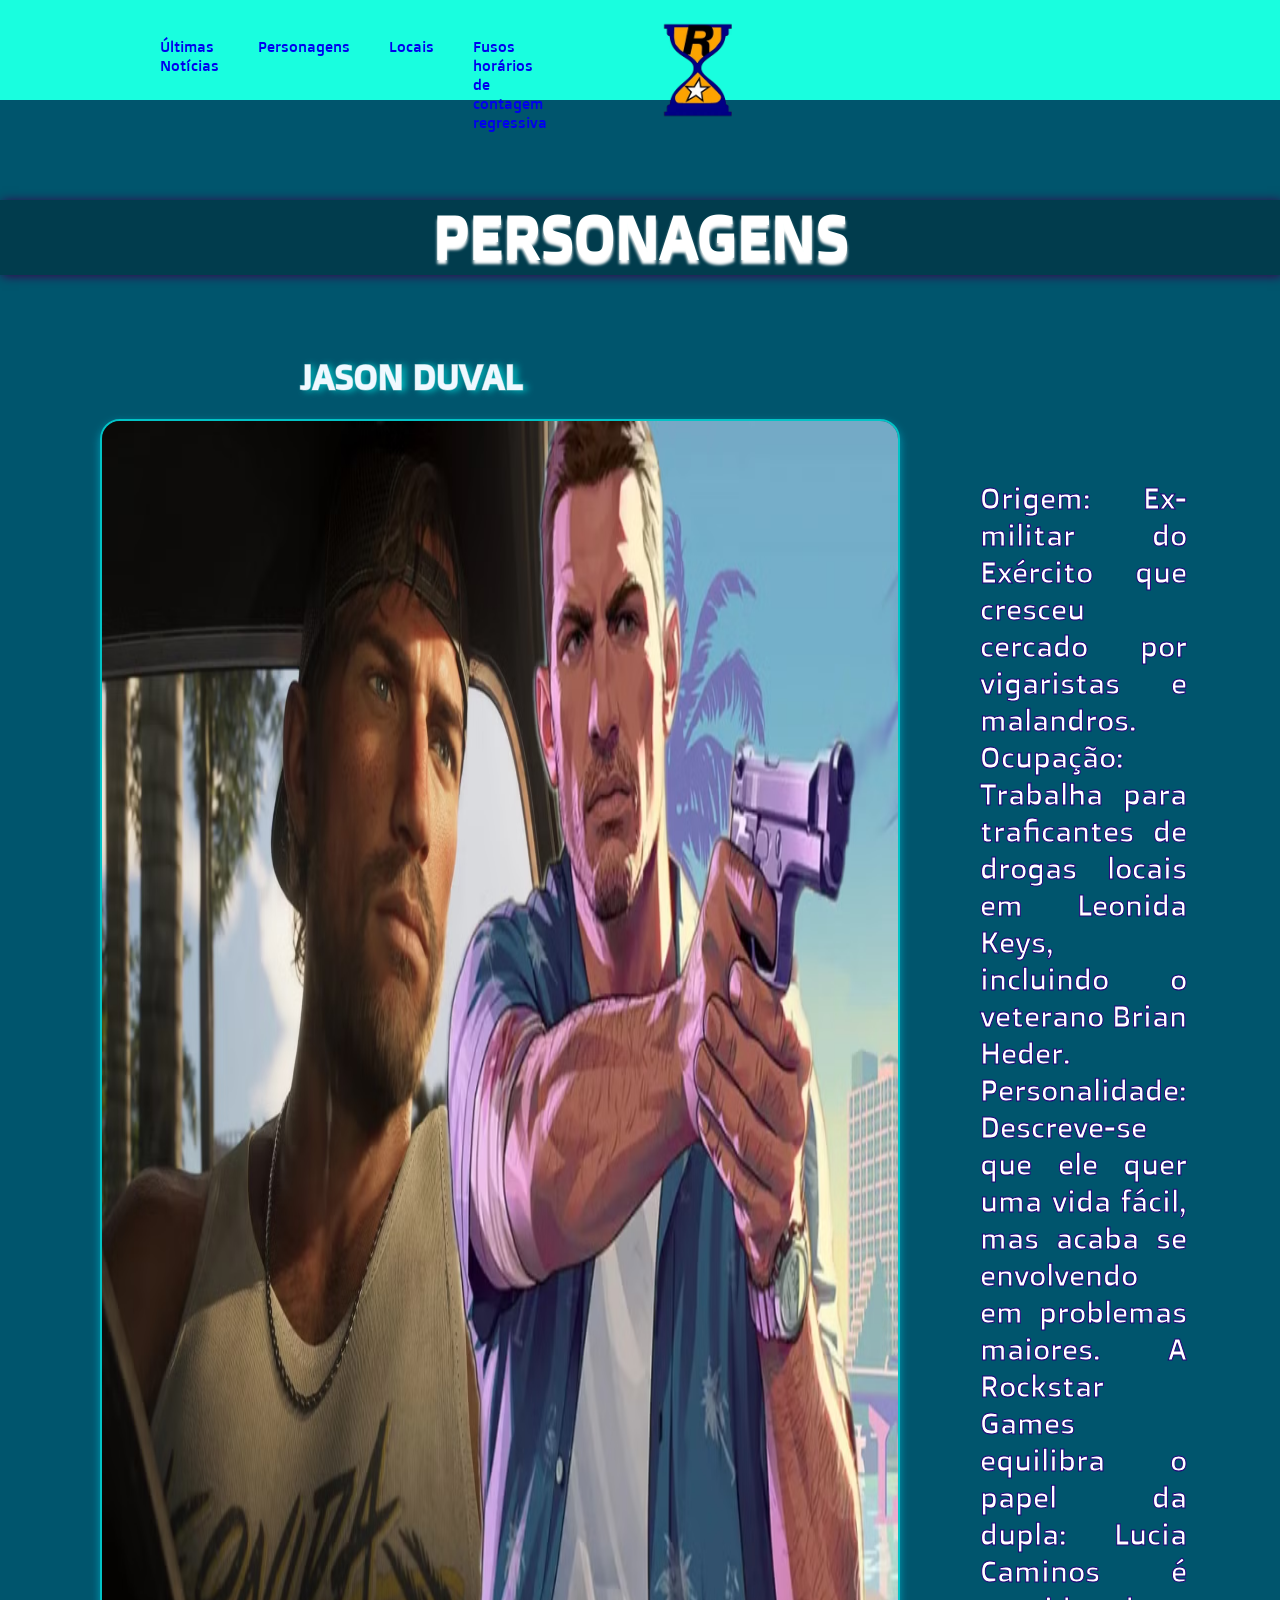
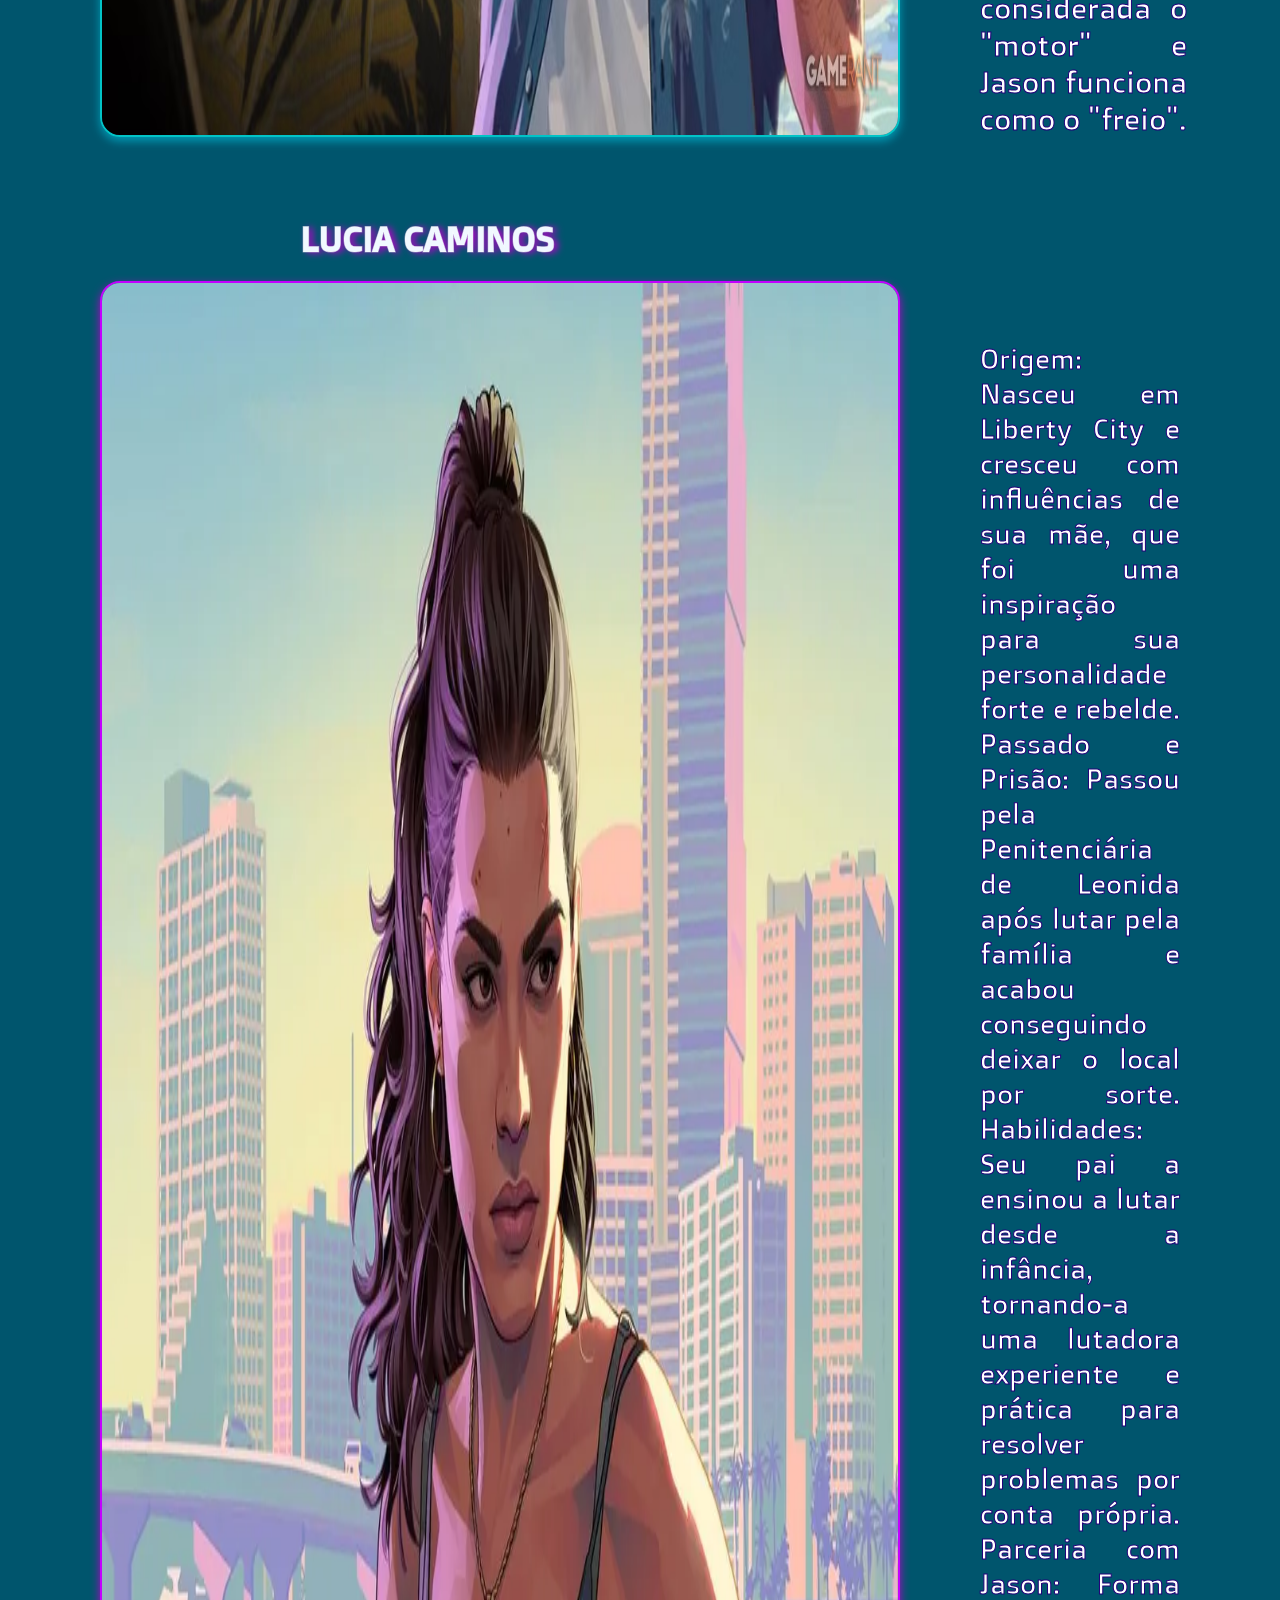
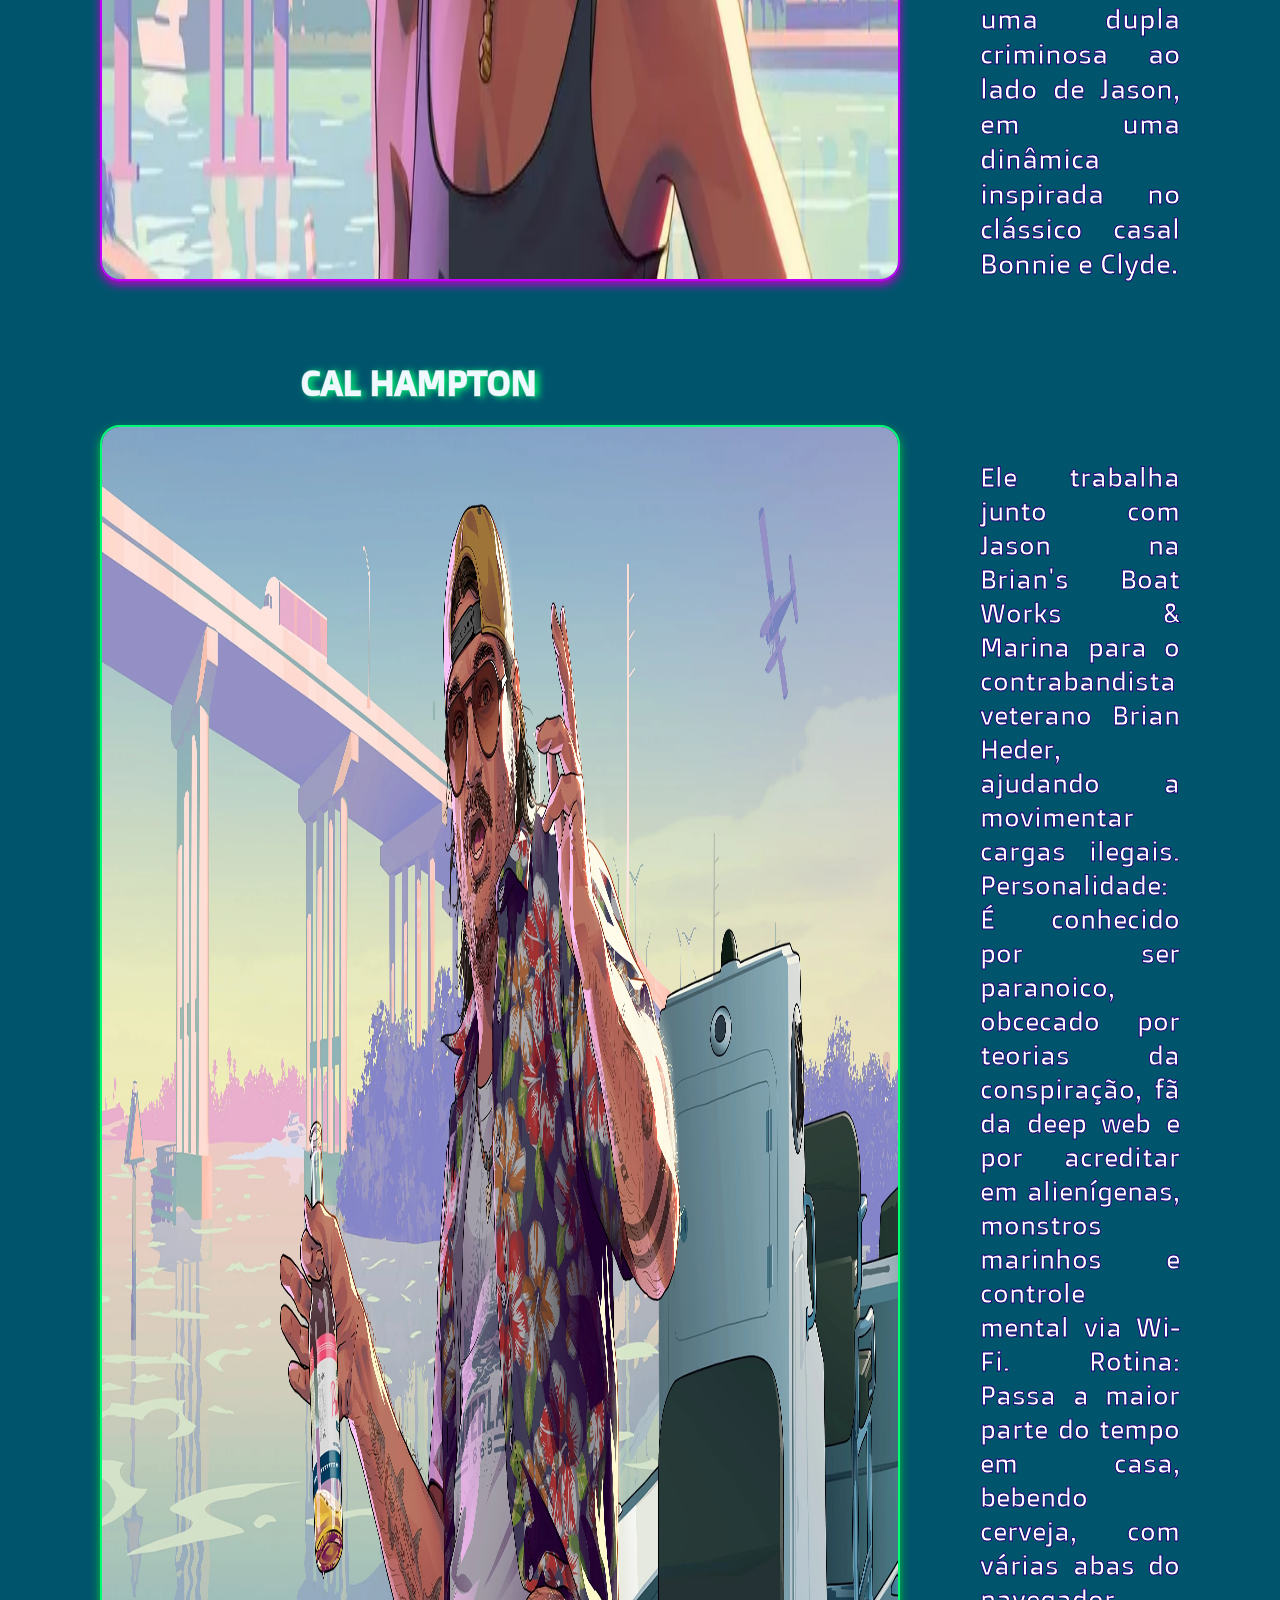
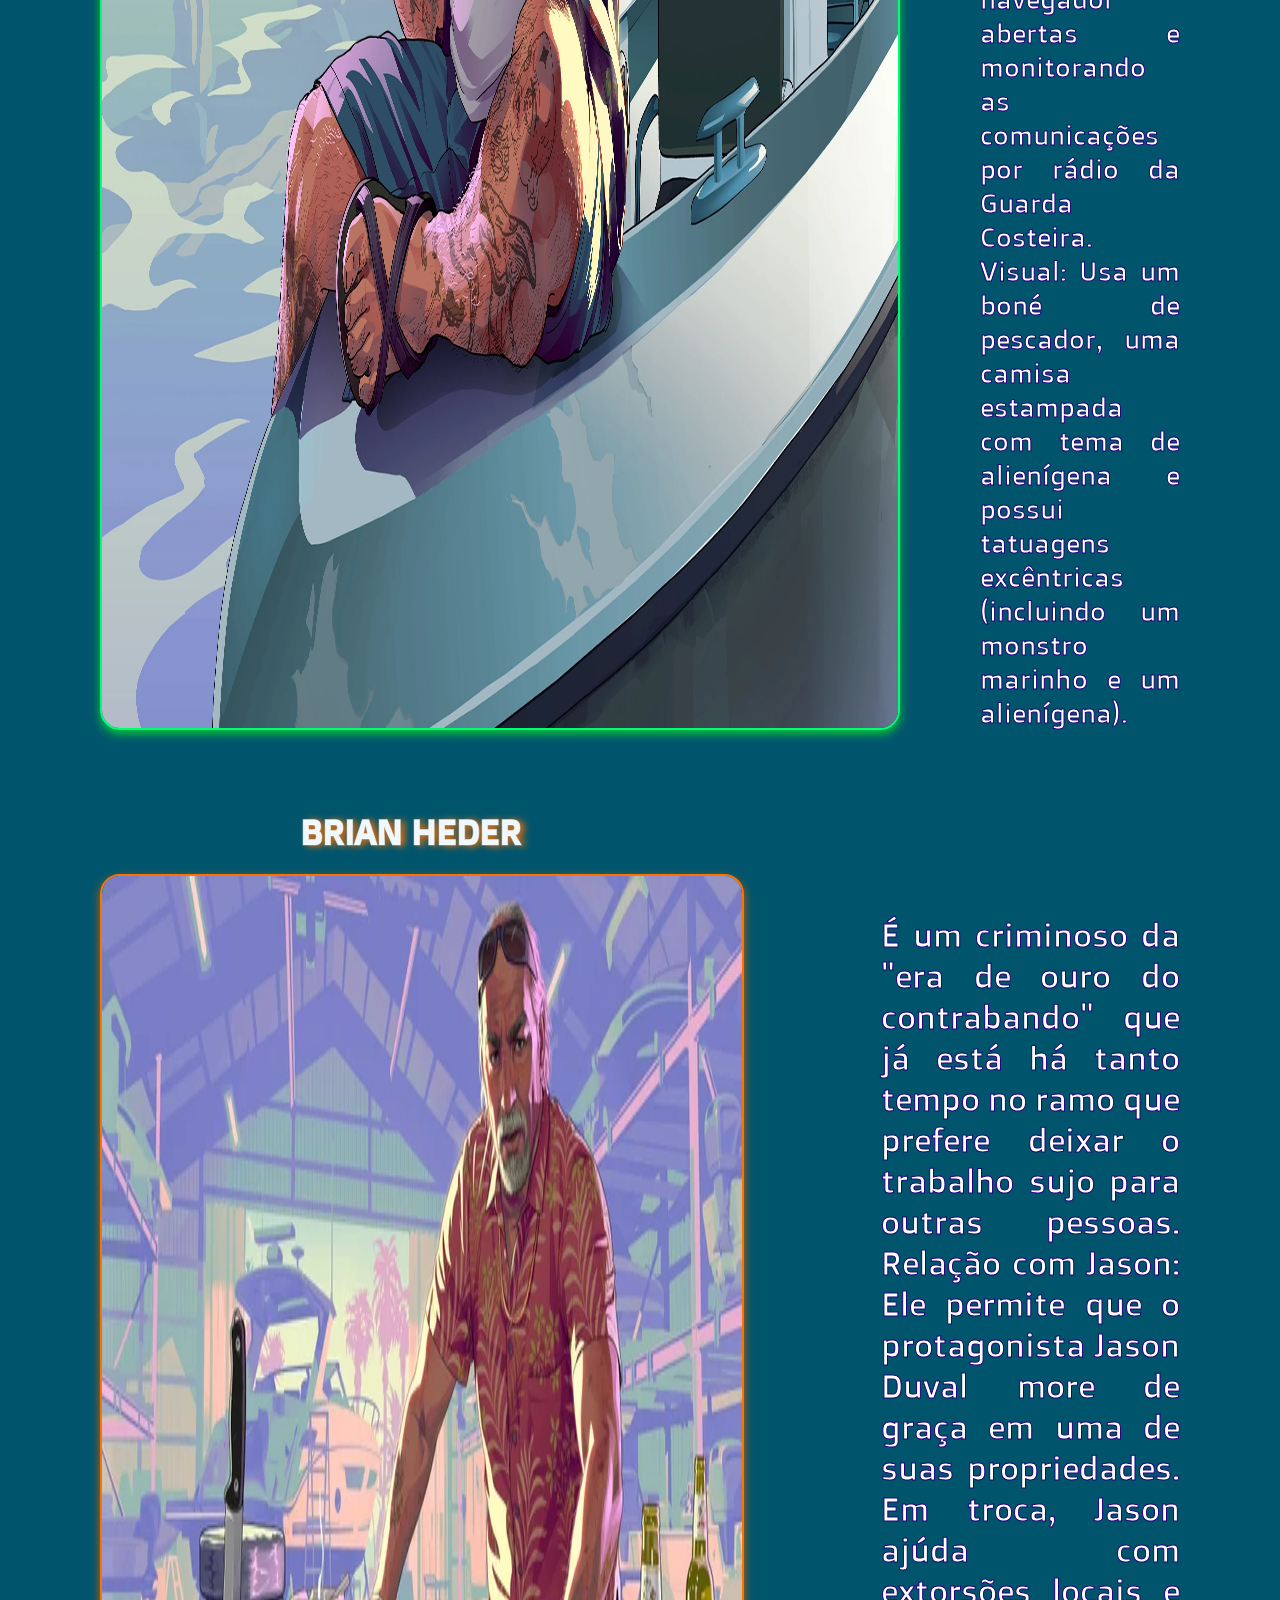
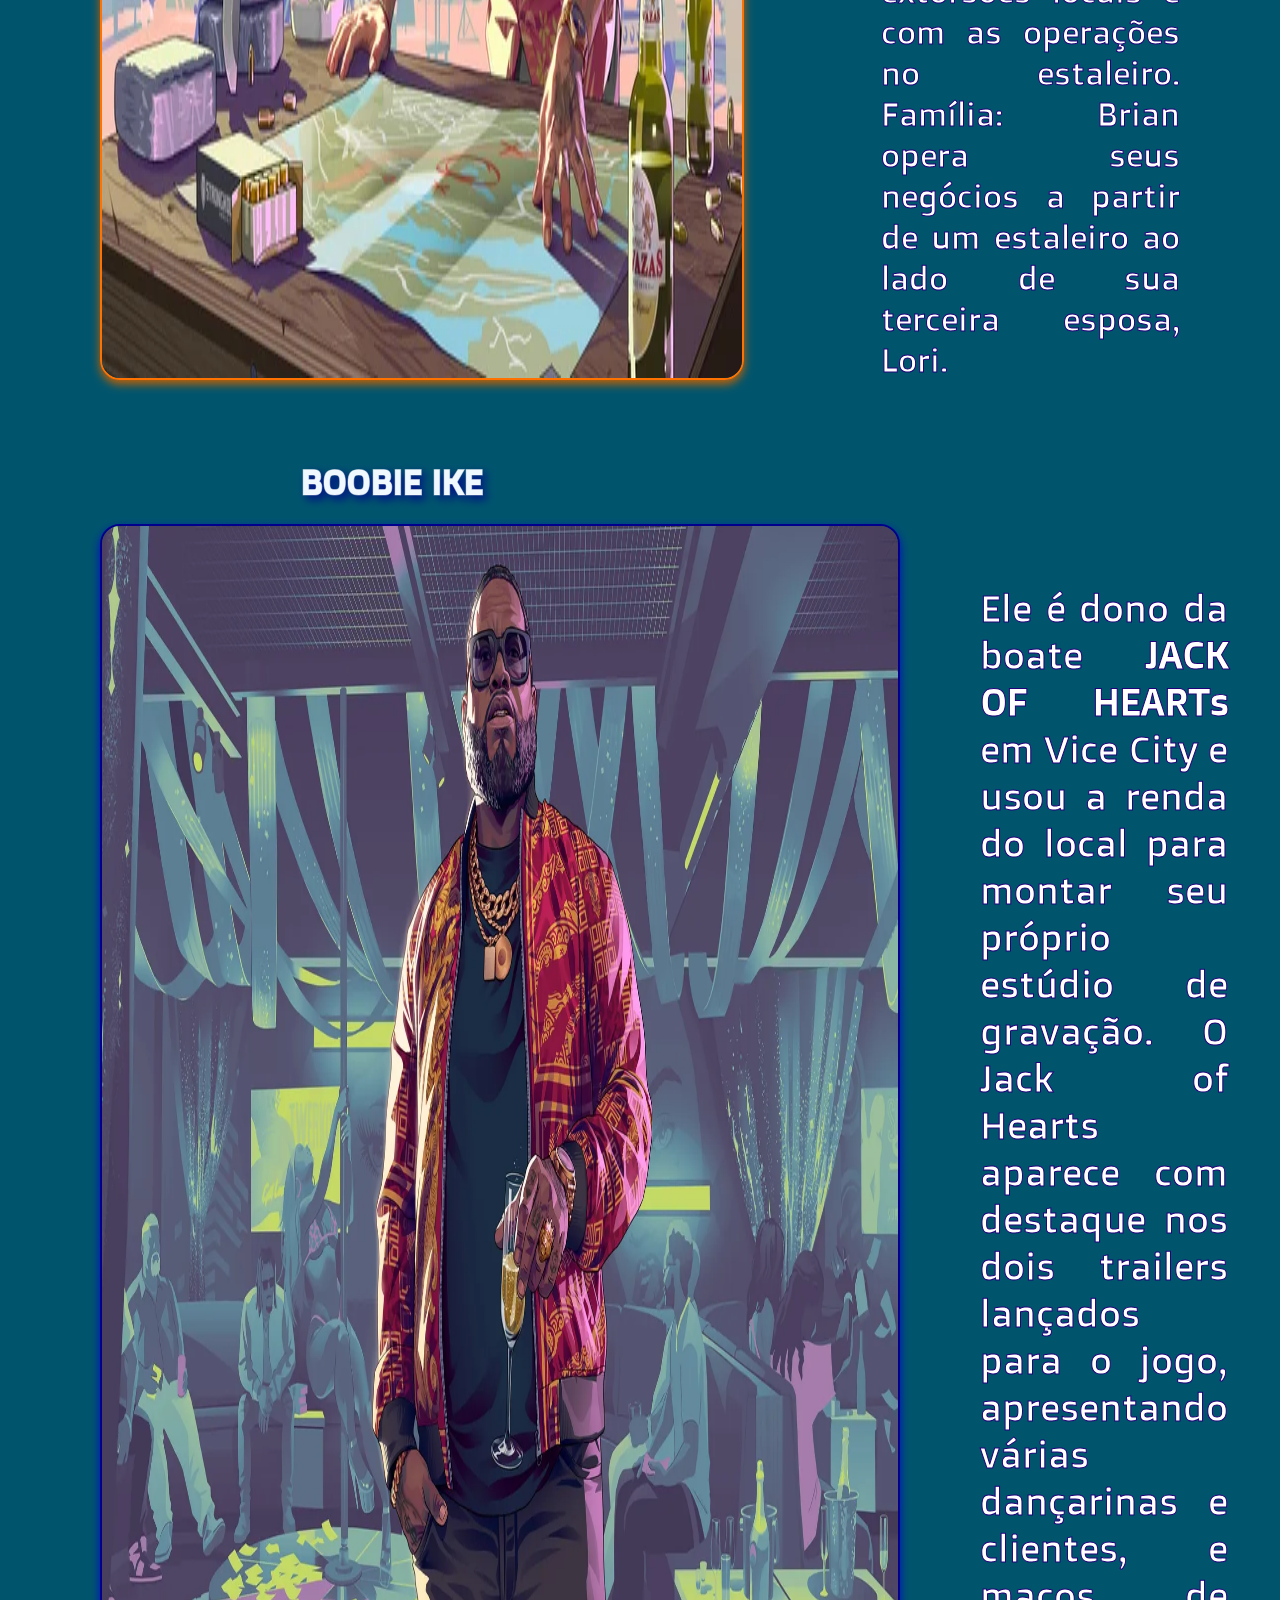
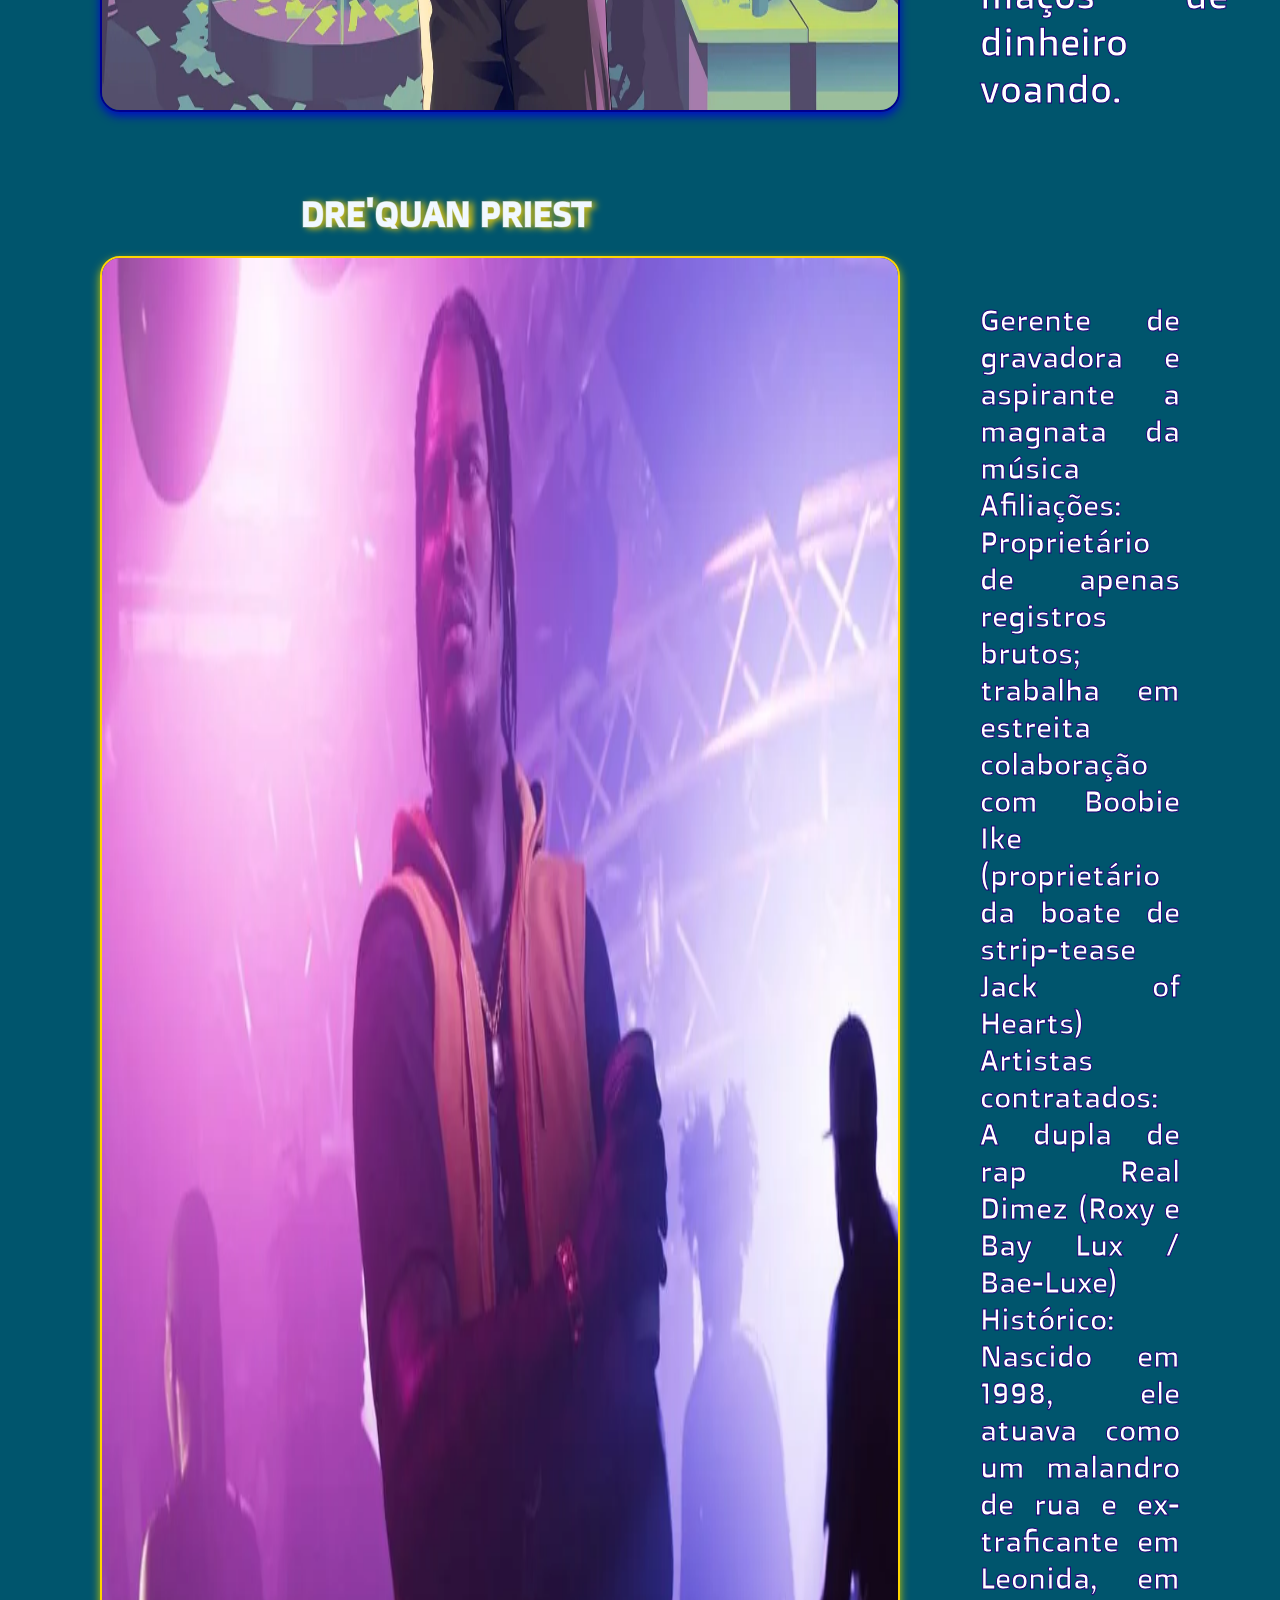
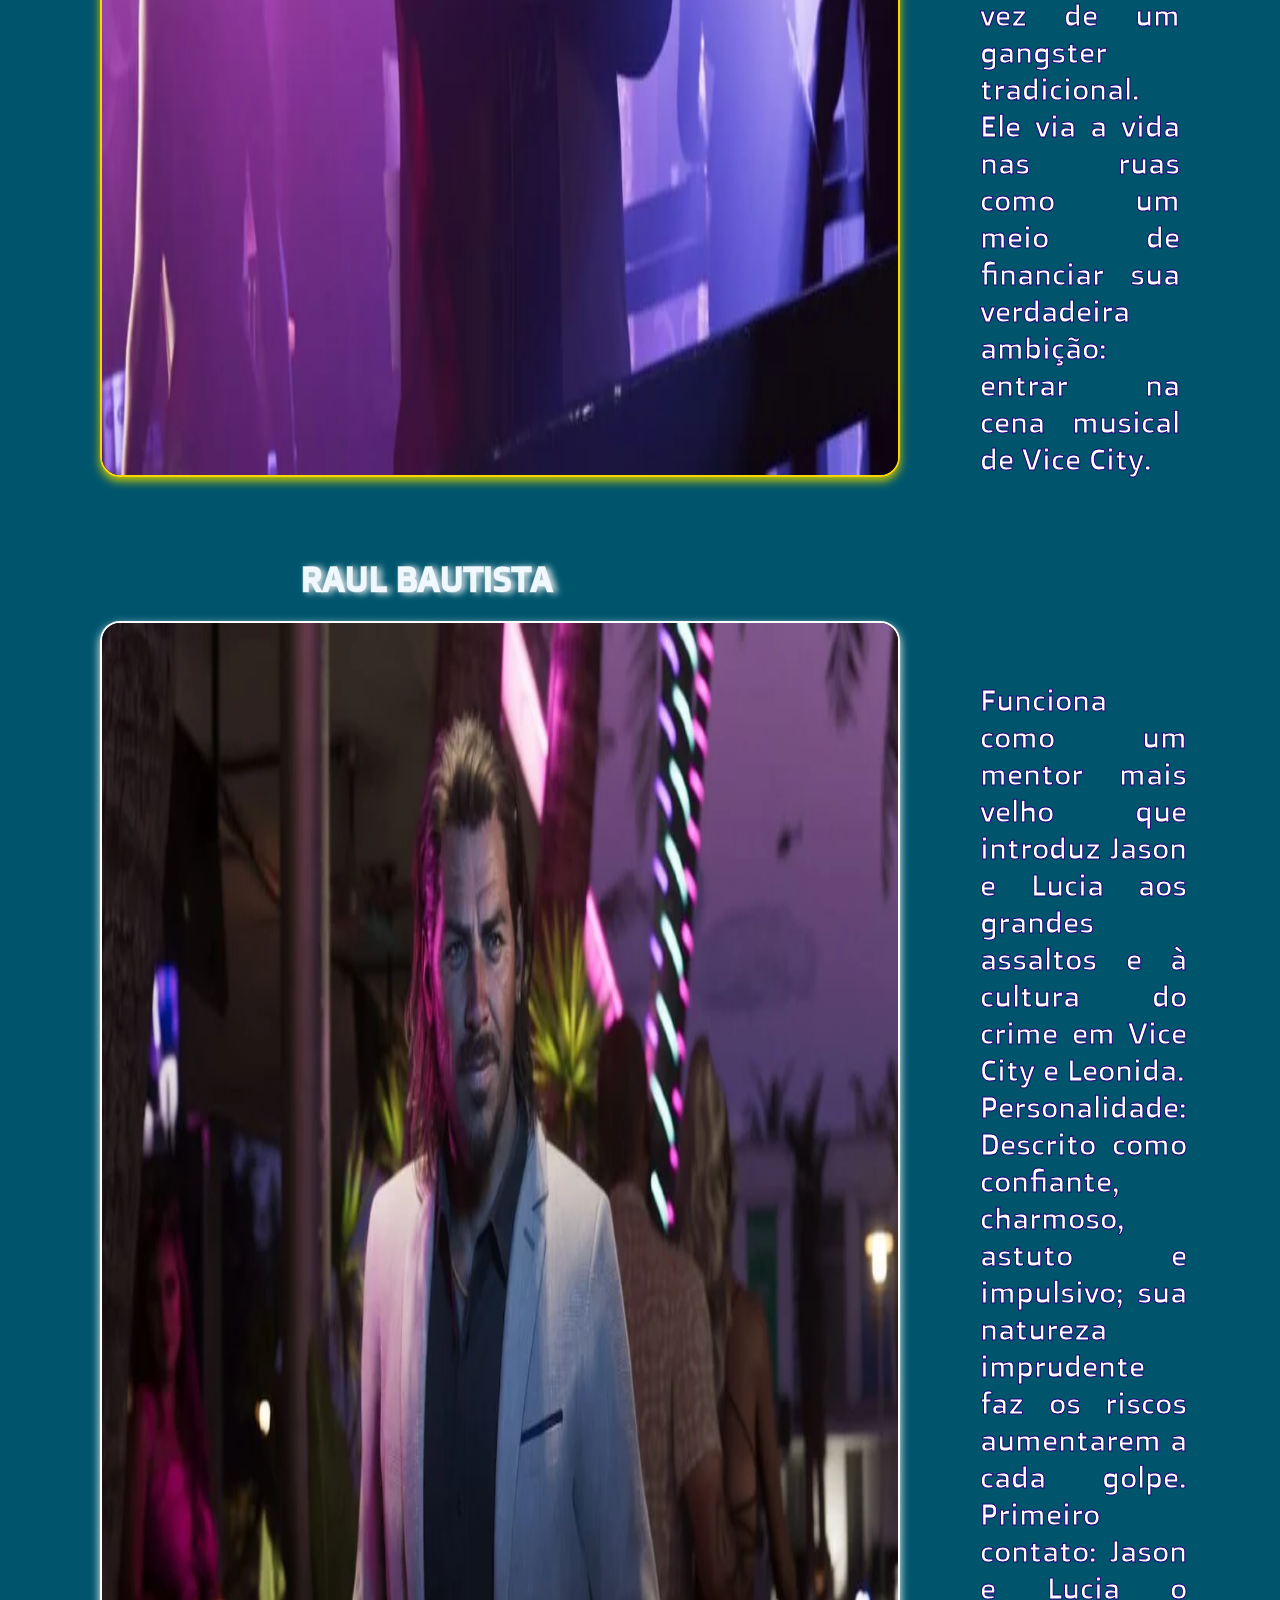
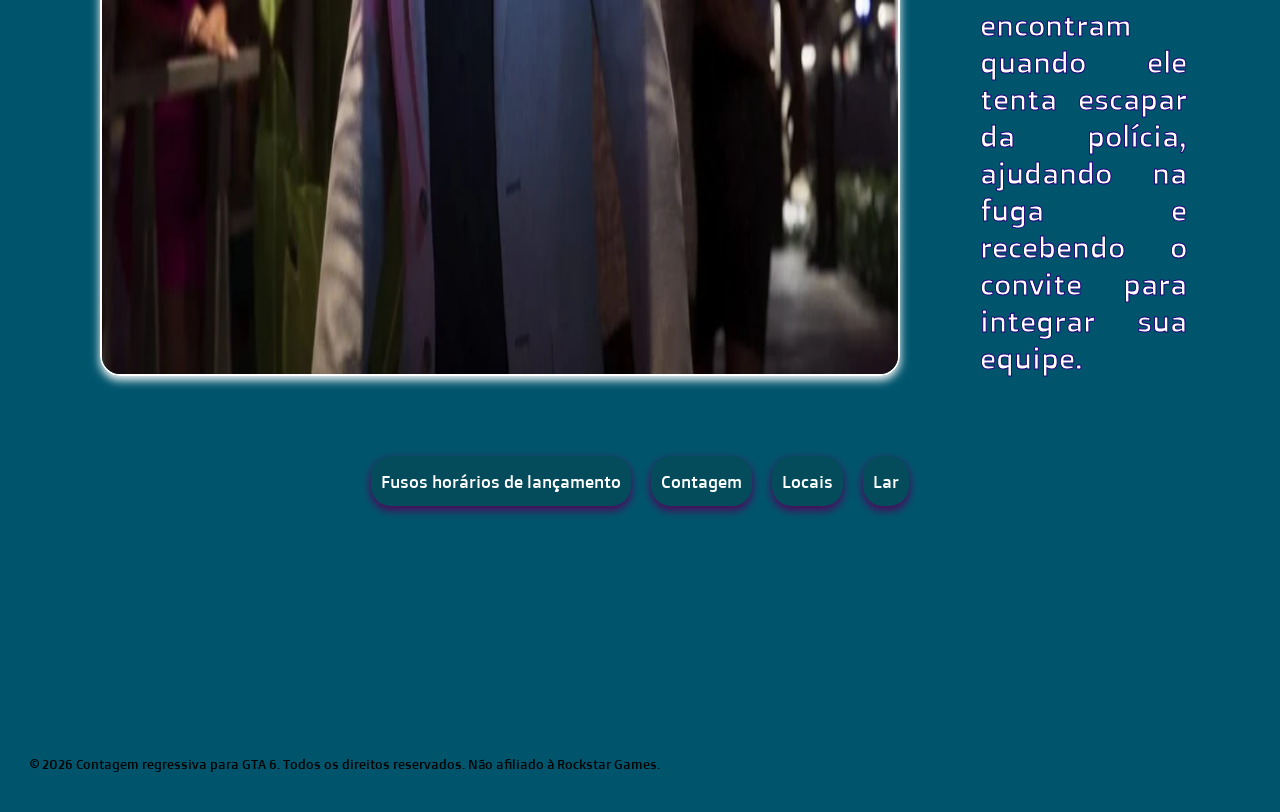
==== personagens.html @ 40c0362a "commit full" ====
<!DOCTYPE html>
<html lang="pt-br">

<head>
    <meta charset="UTF-8">
    <link rel="stylesheet" href="/personagens.css">
    <meta name="viewport" content="width=device-width, initial-scale=1.0">
    <link rel="shortcut icon" href="/assets/icons8-rockstar-games-64.png" type="image/x-icon">
    <link href="https://fonts.googleapis.com/css2?family=Doppio+One&display=swap" rel="stylesheet">
    <title>Personagens</title>
</head>

<body>
    <header>
        <div class="div1">
            <p>
                <a class="link1"
                    href="https://www.tudocelular.com/curiosidade/noticias/n265628/gta-6-rockstar-remove-logo-xbox-trailer.html#google_vignette"
                    target="_blank">Últimas Notícias</a>
            </p>

            <p><a class="link1" href="personagens.html" target="_blank">Personagens</a></p>

            <p><a class="link1" href="https://www.gtabase.com/pt/gta-6/mapa/?feature=city-town"
                    target="_blank">Locais</a></p>

            <p><a class="link1" href="https://viceplay.com.br/gta-6-countdown" target="_blank">Fusos horários de
                    contagem
                    regressiva</a></p>
        </div>

        <a href="/index.html" target="_blank"> <img id="img1" src="/assets/c7e04adf053de3ffce20be3e81ffeef4_b18bca5b578d.avif" alt="TimeGT6"> </a>

        <div class="div2">
            <a href="https://www.instagram.com/gtacommunity/" target="_blank"> <img id="img2" src="/assets/video.png"
                    alt="Instagram"></a>
            <a href="https://x.com/GTAVI_Countdown" target="_blank"> <img id="img3" src="/assets/icons8-twitterx-30.png"
                    alt="X"></a>
        </div>

    </header>

    <br>
    <br>


    <h1 class="personagens"> PERSONAGENS </h1>

    <br><br>
    <br>
    <br>


    <h2 class="jazon"> JASON DUVAL </h2>

    <br>


    <div class="jd">

        <img class="jasonduval" src="/assets/bazaart_a6371d80-87f1-4b19-8acd-29455faaec36.avif" alt="Jason Duval">

        <p class="j2">
            Origem: Ex-militar do Exército que cresceu cercado por vigaristas e malandros.
            Ocupação: Trabalha para traficantes de drogas locais em Leonida Keys, incluindo o veterano Brian Heder.
            <br>
            Personalidade: Descreve-se que ele quer uma vida fácil, mas acaba se envolvendo em problemas maiores. A
            Rockstar Games equilibra o papel da dupla: Lucia Caminos é considerada o "motor" e Jason funciona como o
            "freio".
        </p>

    </div>

    <br>
    <br>
    <br>
    <br>




    <h2 class="luc"> LUCIA CAMINOS </h2>

    <br>

    <div class="lc">
        <img class="lucia"
            src="/assets/AA08U9YvwRKOHEQnFJV3fQZBxfewx1KqJVmWHWM-xJxhW9tIDxY0vpFYFL8vyO3gQNcwYJpu_dMjUbkicxBiSg.webp"
            alt="Lucia Caminos">

        <p class="luciacaminos"> Origem: Nasceu em Liberty City e cresceu com influências de sua mãe, que foi uma
            inspiração para sua personalidade forte e rebelde.
            Passado e Prisão: Passou pela Penitenciária de Leonida após lutar pela família e acabou conseguindo deixar o
            local por sorte.
            Habilidades: Seu pai a ensinou a lutar desde a infância, tornando-a uma lutadora experiente e prática para
            resolver problemas por conta própria.
            Parceria com Jason: Forma uma dupla criminosa ao lado de Jason, em uma dinâmica inspirada no clássico casal
            Bonnie e Clyde.</p>

        <br>

    </div>

    <br>
    <br>
    <br>
    <br>

    <h2 class="cal"> CAL HAMPTON </h2>
    <br>

    <div class="hamptom">

        <img class="calh" src="/assets/Artwork-CalHampton-GTAVI.webp" alt=" cal hampton ">

        <p class="calhampton"> Ele trabalha junto com Jason na Brian's Boat Works & Marina para o contrabandista
            veterano Brian Heder, ajudando a movimentar cargas ilegais. Personalidade: É conhecido por ser paranoico,
            obcecado por teorias da conspiração, fã da deep web e por acreditar em alienígenas, monstros marinhos e
            controle mental via Wi-Fi.
            Rotina: Passa a maior parte do tempo em casa, bebendo cerveja, com várias abas do navegador abertas e
            monitorando as comunicações por rádio da Guarda Costeira.
            Visual: Usa um boné de pescador, uma camisa estampada com tema de alienígena e possui tatuagens excêntricas
            (incluindo um monstro marinho e um alienígena).</p>
    </div>

    <br>
    <br>
    <br>
    <br>

    <h2 class="bh"> BRIAN HEDER </h2>
    <br>

    <div class="brian">

        <img class="heder" src="/assets/debb15ef-c598-49b6-82d9-48c0be6fa01e.webp" alt=" Brian heder ">

        <p class="brianheder">
            É um criminoso da "era de ouro do contrabando" que já está há tanto tempo no ramo que prefere deixar o
            trabalho sujo para outras pessoas.
            Relação com Jason: Ele permite que o protagonista Jason Duval more de graça em uma de suas propriedades. Em
            troca, Jason ajúda com extorsões locais e com as operações no estaleiro.
            Família: Brian opera seus negócios a partir de um estaleiro ao lado de sua terceira esposa, Lori.

        </p>
    </div>

    <br>
    <br>
    <br>
    <br>
    

    <h2 class="boobie"> BOOBIE IKE </h2>
    <br>

    <div class="ike">
        <img class="bi" src="/assets/boobie-ike-landscape-boobie-ike-landscape.webp" alt=" Boobie Ike ">

        <p class="boobieike">Ele é dono da boate <strong>JACK OF HEARTs</strong> em Vice City e usou a renda do local
            para montar seu próprio estúdio de gravação. O Jack of Hearts aparece com destaque nos dois trailers
            lançados para o jogo, apresentando várias dançarinas e clientes, e maços de dinheiro voando. </p>
    </div>

    <br>
    <br>
    <br>
    <br>


    <h2 class="dre"> DRE'QUAN PRIEST </h2>
    <br>

    <div class="quan">

        <img class="priest" src="/assets/DreQuan-Priest-at-a-Club-1024x576.webp" alt=" DRE'QUAN PRIEST ">

        <p class="drequan"> Gerente de gravadora e aspirante a magnata da música
            Afiliações: Proprietário de apenas registros brutos; trabalha em estreita colaboração com Boobie Ike
            (proprietário da boate de strip-tease Jack of Hearts)
            Artistas contratados: A dupla de rap Real Dimez (Roxy e Bay Lux / Bae-Luxe)
            Histórico: Nascido em 1998, ele atuava como um malandro de rua e ex-traficante em Leonida, em vez de um
            gangster tradicional. Ele via a vida nas ruas como um meio de financiar sua verdadeira ambição: entrar na
            cena musical de Vice City.</p>

    </div>

    <br>
    <br>
    <br>
    <br>


    <h2 class="rb"> RAUL BAUTISTA </h2>
    <br>

    <div class="raul">
        <img class="bautista" src="/assets/Raul-Bautista-in-Vice-City-1024x576.webp" alt=" Raul Bautista ">

        <p class="raulbautista"> Funciona como um mentor mais velho que introduz Jason e Lucia aos grandes assaltos e à
            cultura do crime em Vice City e Leonida.
            <br>
            Personalidade: Descrito como confiante, charmoso, astuto e impulsivo; sua natureza imprudente faz os riscos
            aumentarem a cada golpe.
            Primeiro contato: Jason e Lucia o encontram quando ele tenta escapar da polícia, ajudando na fuga e
            recebendo o convite para integrar sua equipe.
        </p>

    </div>

    <br>
    <br>
    <br>
    <br>
    
    


    <div class="finalizar">
                 <a href="https://vicountdown.com/en-brl/pages/preloadtimezones" target="_blank"> <button> Fusos horários de lançamento</button></a>
                 <a href="https://viceplay.com.br/gta-6-countdown" target="_blank">  <button> Contagem</button></a>
                 <a href="https://www.gtabase.com/pt/gta-6/mapa/?feature=city-town" target="_blank"> <button> Locais </button></a>
                 <a href="/index.html"> <button> Lar </button></a>
    </div> 

    <br>
    <br>
    <br>
    <br>
    <br>
    <br>

    <div class="finalredes">

         <a href="https://www.instagram.com/gtacommunity/" target="_blank"> <img id="imgu" src="/assets/video.png"
          alt="Instagram"></a>

        <a href="https://x.com/GTAVI_Countdown" target="_blank"> <img id="imgul" src="/assets/icons8-twitterx-30.png"
          alt="X"></a>

    </div>


    <p class="finalpg2">© 2026 Contagem regressiva para GTA 6. Todos os direitos reservados. Não afiliado à Rockstar Games.</p>

    <br>
    <br>
    




</body>

</html>
---- personagens.css ----
* {
    margin: 0;
    padding: 0;
    box-sizing: border-box;
    font-family: "Doppio One", sans-serif;
}

body {
    background-color: #00556d;
}

header {
    width: 100%;
    height: 100px;
    background-color: rgb(25, 254, 223);
    display: flex;

}

.div1 {
    display: flex;
    gap: 39px;
    font-size: 15px;
    width: 35%;
    height: 18px;
    background-color: rgba(0, 255, 255, 0);
    margin-left: 160px;
    margin-top: 37px;
}

.link1 {
    text-decoration: none;
}

.link1:hover {
    opacity: 0.5;
}

.link1:visited {
    color: #020202;
}

#img1 {
    display: flex;
    height: 140px;
    align-self: center;
    margin-left: 80px;


}

.div2 {
    width: 5%;
    height: 50px;
    background-color: rgba(0, 0, 255, 0);
    margin-left: 600px;
    display: flex;
    margin-top: 40px;
}

#img2 {
    height: 25px;

}

#img2:hover {
    opacity: 0.5;
}

#img3 {
    height: 25px;
    margin-left: 25px;
}

#img3:hover {
    opacity: 0.5;
}

.personagens {
    font-size: 60px;
    color: #fff;
    display: flex;
    justify-content: center;
    margin-top: 60px;
    -webkit-text-stroke: 1px #02f8cf03;
    width: 100%;
    background-color: #0404044d;
    box-shadow: 2px 1px 10px #3b0149;
    text-shadow: 0px 4px 3px #ffffff;
}

.jazon {
    margin-left: 300px;
    font-size: 35px;
    color: aliceblue;
    -webkit-text-stroke: 1px rgba(252, 252, 252, 0.455);
    text-shadow: 4px 1px 7px#02c3c6 ;
}


.jd {
    display: flex;
}

.jasonduval {
    width: 800px;
    margin-left: 100px;
    border-radius: 20px;
    border: solid 2px #02c3c6;
    box-shadow: 0px 4px 10px #00aec9c6;
}

.j2 {
    margin-left: 80px;
    margin-top: 60px;
    color: #fff;
    font-size: 30px;
    text-align: justify;
    padding-right: 100px;
    -webkit-text-stroke: 1px rgba(32, 0, 120, 0.989);

}

.lc {
    display: flex;
}

.luc {
    margin-left: 300px;
    font-size: 35px;
    color: aliceblue;
    -webkit-text-stroke: 1px rgba(252, 252, 252, 0.455);
    text-shadow: 4px 1px 7px #b800c9 ;
}

.lucia {
    width: 800px;
    margin-left: 100px;
    border-radius: 20px;
    border: solid 2px #c300ff;
    box-shadow: 0px 4px 10px #b800c9;
}

.luciacaminos {
    margin-left: 80px;
    margin-top: 60px;
    color: #fff;
    font-size: 28px;
    text-align: justify;
    padding-right: 100px;
    -webkit-text-stroke: 1px rgba(32, 0, 120, 0.989);
}

.hamptom {
    display: flex;
}

.cal {
    margin-left: 300px;
    font-size: 35px;
    color: aliceblue;
    -webkit-text-stroke: 1px rgba(252, 252, 252, 0.455);
    text-shadow: 4px 1px 7px #00fd76 ;
    
}

.calh {
    width: 800px;
    margin-left: 100px;
    border-radius: 20px;
    border: solid 2px #00fd76;
    box-shadow: 0px 4px 10px #00c936;
}

.calhampton {
    margin-left: 80px;
    margin-top: 35px;
    color: #fff;
    font-size: 27px;
    text-align: justify;
    padding-right: 100px;
    -webkit-text-stroke: 1px rgba(32, 0, 120, 0.989);
}

.bh {
    margin-left: 300px;
    font-size: 35px;
    color: aliceblue;
    -webkit-text-stroke: 1px rgba(252, 252, 252, 0.455);
    text-shadow: 4px 1px 7px #fd7200 ;
}

.brian {
    display: flex;
}

.heder {
    width: 6669px;
    margin-left: 100px;
    border-radius: 20px;
    border: solid 2px #fd7200;
    box-shadow: 0px 4px 10px #c96100;
}

.brianheder {
    margin-left: 137px;
    margin-top: 40px;
    color: #fff;
    font-size: 33px;
    text-align: justify;
    padding-right: 100px;
    -webkit-text-stroke: 1px rgba(32, 0, 120, 0.989);
}

.boobie {
    margin-left: 300px;
    font-size: 35px;
    color: aliceblue;
    -webkit-text-stroke: 1px rgba(252, 252, 252, 0.455);
    text-shadow: 4px 4px 10px #00008d ;
}

.ike {
    display: flex;
}

.bi {
    width: 800px;
    margin-left: 100px;
    border-radius: 20px;
    border: solid 2px #00008d;
    box-shadow: 0px 4px 10px #000dc9;
}

.boobieike {
    margin-left: 80px;
    margin-top: 60px;
    color: #fff;
    font-size: 38px;
    text-align: justify;
    padding-right: 100px;
    -webkit-text-stroke: 1px rgba(32, 0, 120, 0.989);
}

.dre {
    margin-left: 300px;
    font-size: 35px;
    color: aliceblue;
    -webkit-text-stroke: 1px rgba(252, 252, 252, 0.455);
    text-shadow: 4px 1px 7px #ffd500 ;
}

.quan {
    display: flex;
}

.priest {
    width: 800px;
    margin-left: 100px;
    border-radius: 20px;
    border: solid 2px #ffd500;
    box-shadow: 0px 4px 10px #c6c900;
}

.drequan {
    margin-left: 80px;
    margin-top: 45px;
    color: #fff;
    font-size: 30px;
    text-align: justify;
    padding-right: 100px;
    -webkit-text-stroke: 1px rgba(32, 0, 120, 0.989);
}

.rb {
    margin-left: 300px;
    font-size: 35px;
    color: aliceblue;
    -webkit-text-stroke: 1px rgba(252, 252, 252, 0.455);
    text-shadow: 4px 1px 7px #fcfbfc ;
}

.raul {
    display: flex;
}

.bautista {
    width: 800px;
    margin-left: 100px;
    border-radius: 20px;
    border: solid 2px #fdfdfd;
    box-shadow: 0px 4px 10px #ffffff;
}

.raulbautista {
    margin-left: 80px;
    margin-top: 60px;
    color: #fff;
    font-size: 30px;
    text-align: justify;
    padding-right: 100px;
    -webkit-text-stroke: 1px rgba(32, 0, 120, 0.989);
}

.finalizar {
    display: flex;
    gap: 20px;
    justify-content: center;
}

button{

    height: 50px;
    border-radius: 20px;
    font-size: 17px;
    border: none;
    padding-right: 10px;
    padding-left: 10px;
    background-color: #044c5c;
    color: #fff;
    cursor: pointer;
    box-shadow: 0px 4px 10px #560059;
}

button:hover {
    opacity: 0.7;
}

.finalredes {
    width: 10%;
    height: 80px;
    background-color: #ffffff00;
    display: flex;
    margin-left: 1700px;
    margin-top: 50px;
    gap: 20px;
}

#imgu {
    height: 25px;
    cursor: pointer;
}

#imgu:hover{
    opacity: 0.5;
}

#imgul {
    height: 27px;
    cursor: pointer;
}

#imgul:hover {
    opacity: 0.5;
}

.finalpg2 {
    color: #030303;
    margin-left: 30px;
    font-size: 13px;
}

@media screen and (max-width: 768px) {
    header {
        height: auto;
        flex-wrap: wrap;
        justify-content: space-between;
        align-items: center;
        padding: 10px 15px;
    }
 
    #img1 { height: 70px; margin-left: 0; }
 
    .div1 {
        order: 3;
        width: 100%;
        height: auto;
        margin: 10px 0 0 0;
        justify-content: center;
        flex-wrap: wrap;
        gap: 20px;
    }
 
    .div2 { width: auto; height: auto; margin: 0; }
 
    .personagens { font-size: 32px; margin-top: 30px; text-align: center; }
 
    /* Cada linha vira coluna: título → imagem → texto */
    .jd, .lc, .hamptom, .brian, .ike, .quan, .raul {
        flex-direction: column;
        align-items: center;
    }
 
    .jazon, .luc, .cal, .bh, .boobie, .dre, .rb {
        margin: 15px 0 8px 0;
        font-size: 26px;
        text-align: center;
    }
 
    .jasonduval, .lucia, .calh, .heder, .bi, .priest, .bautista {
        width: 90%;
        max-width: 500px;
        height: auto;
        margin-left: 0;
    }
 
    .j2, .luciacaminos, .calhampton, .brianheder,
    .boobieike, .drequan, .raulbautista {
        margin: 10px 0 0 0;
        padding: 0 20px;
        font-size: 18px;
        text-align: justify;
    }
 
    .finalizar { flex-wrap: wrap; margin-top: 30px; }
 
    .finalredes {
        width: 100%;
        height: auto;
        margin: 30px 0 0 0;
        justify-content: center;
    }
 
    .finalpg2 { margin-left: 0; text-align: center; }
}
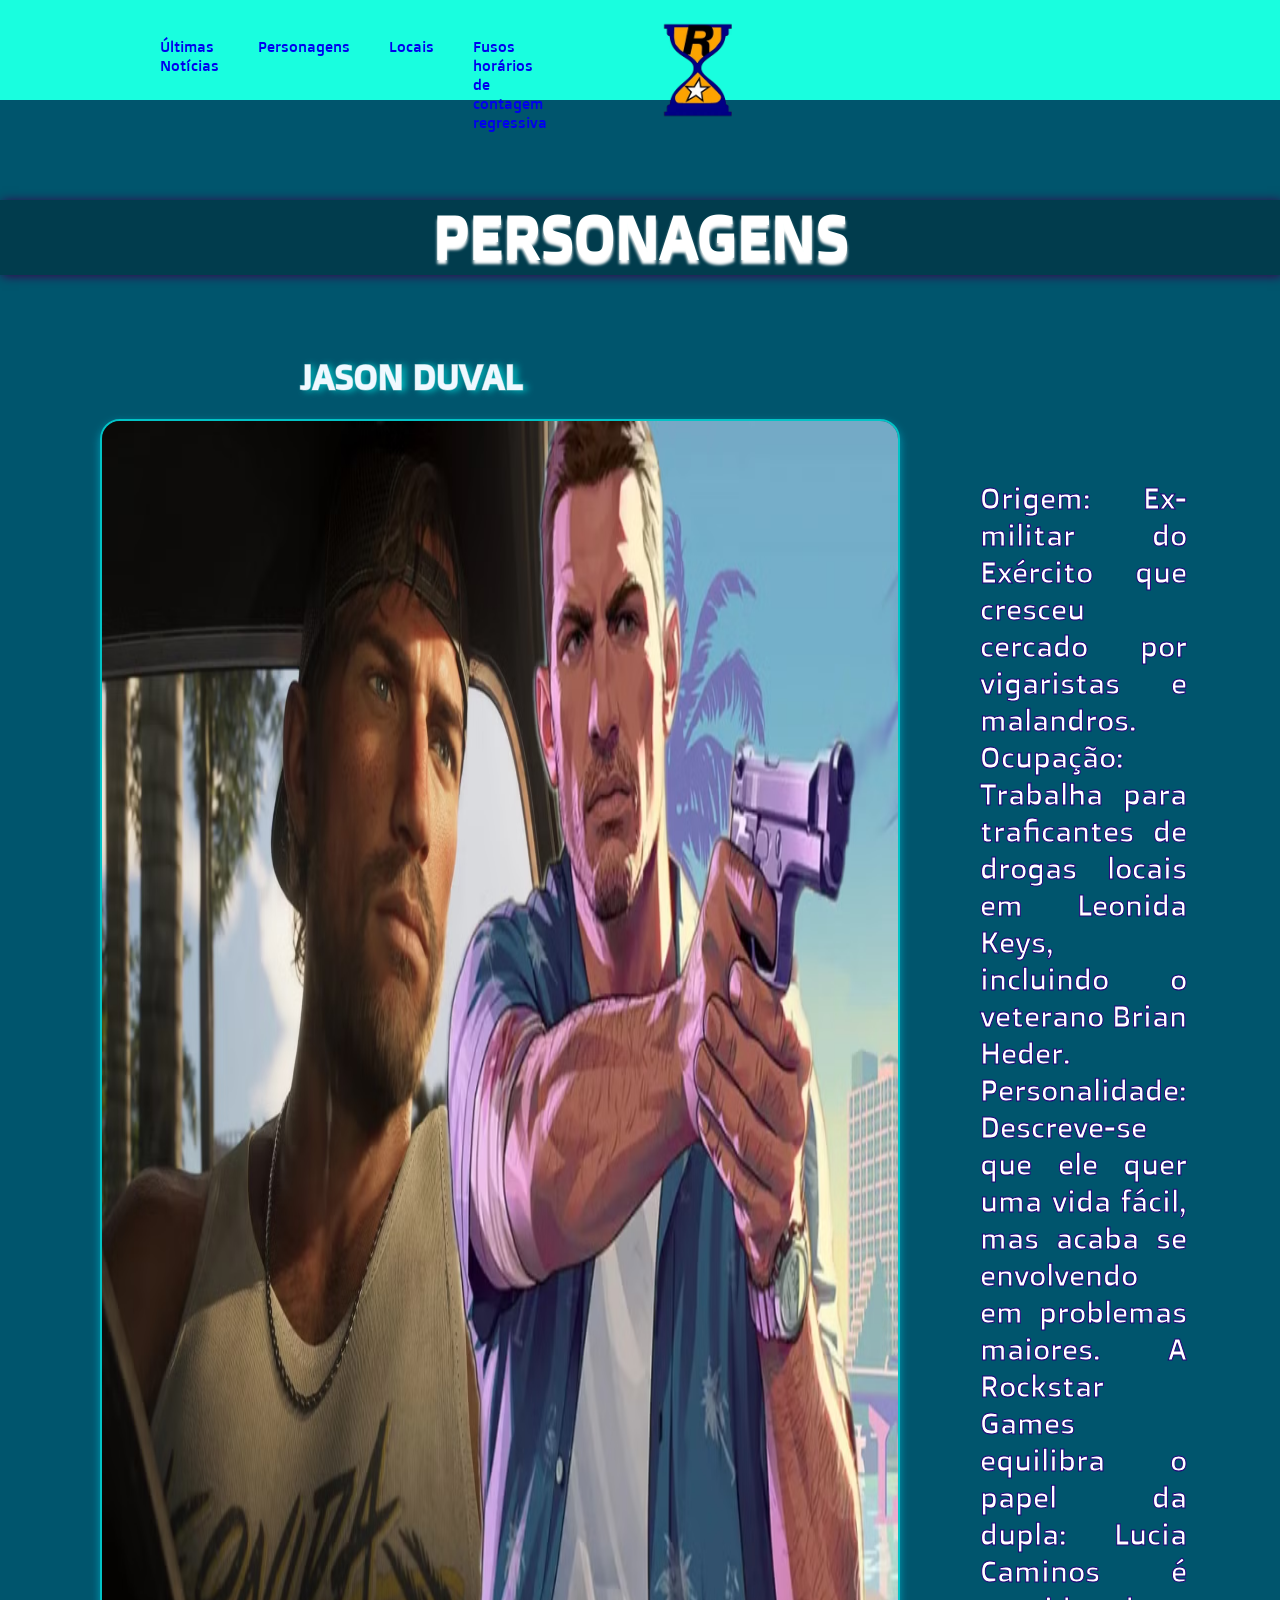
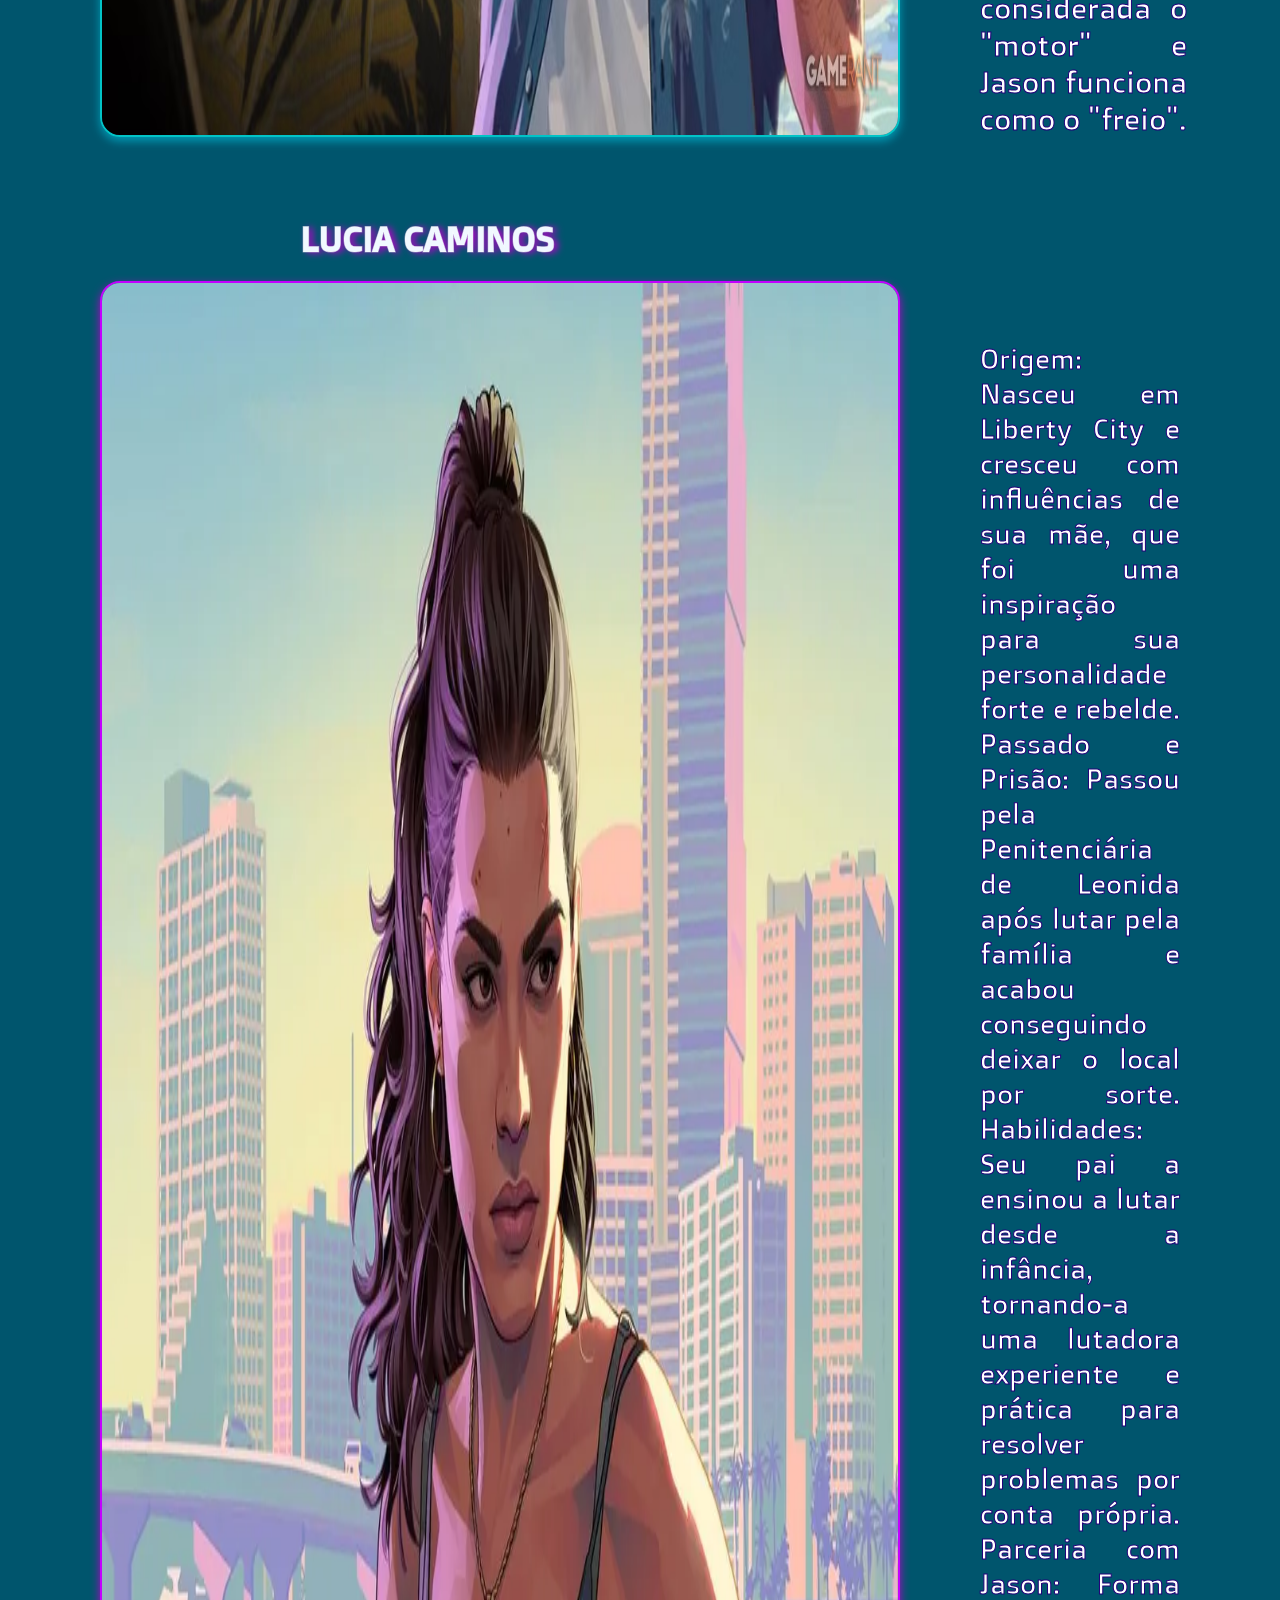
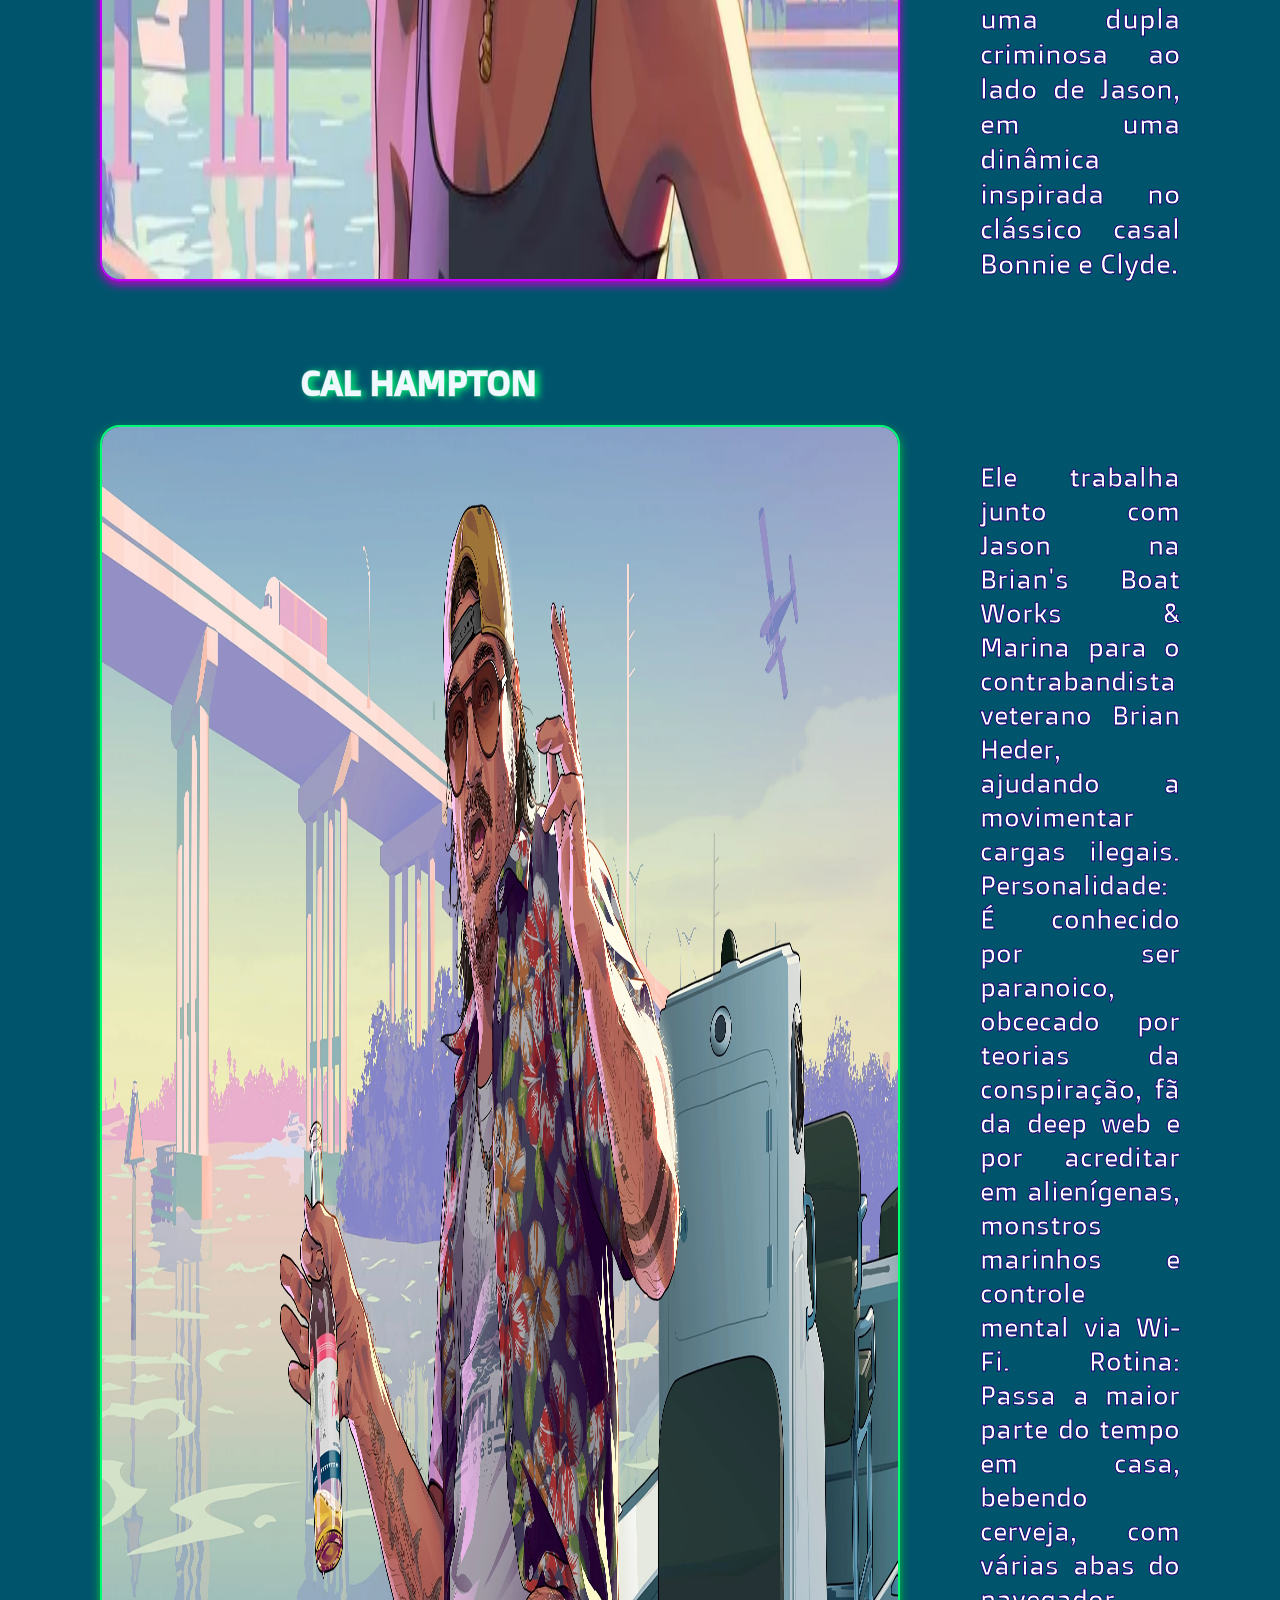
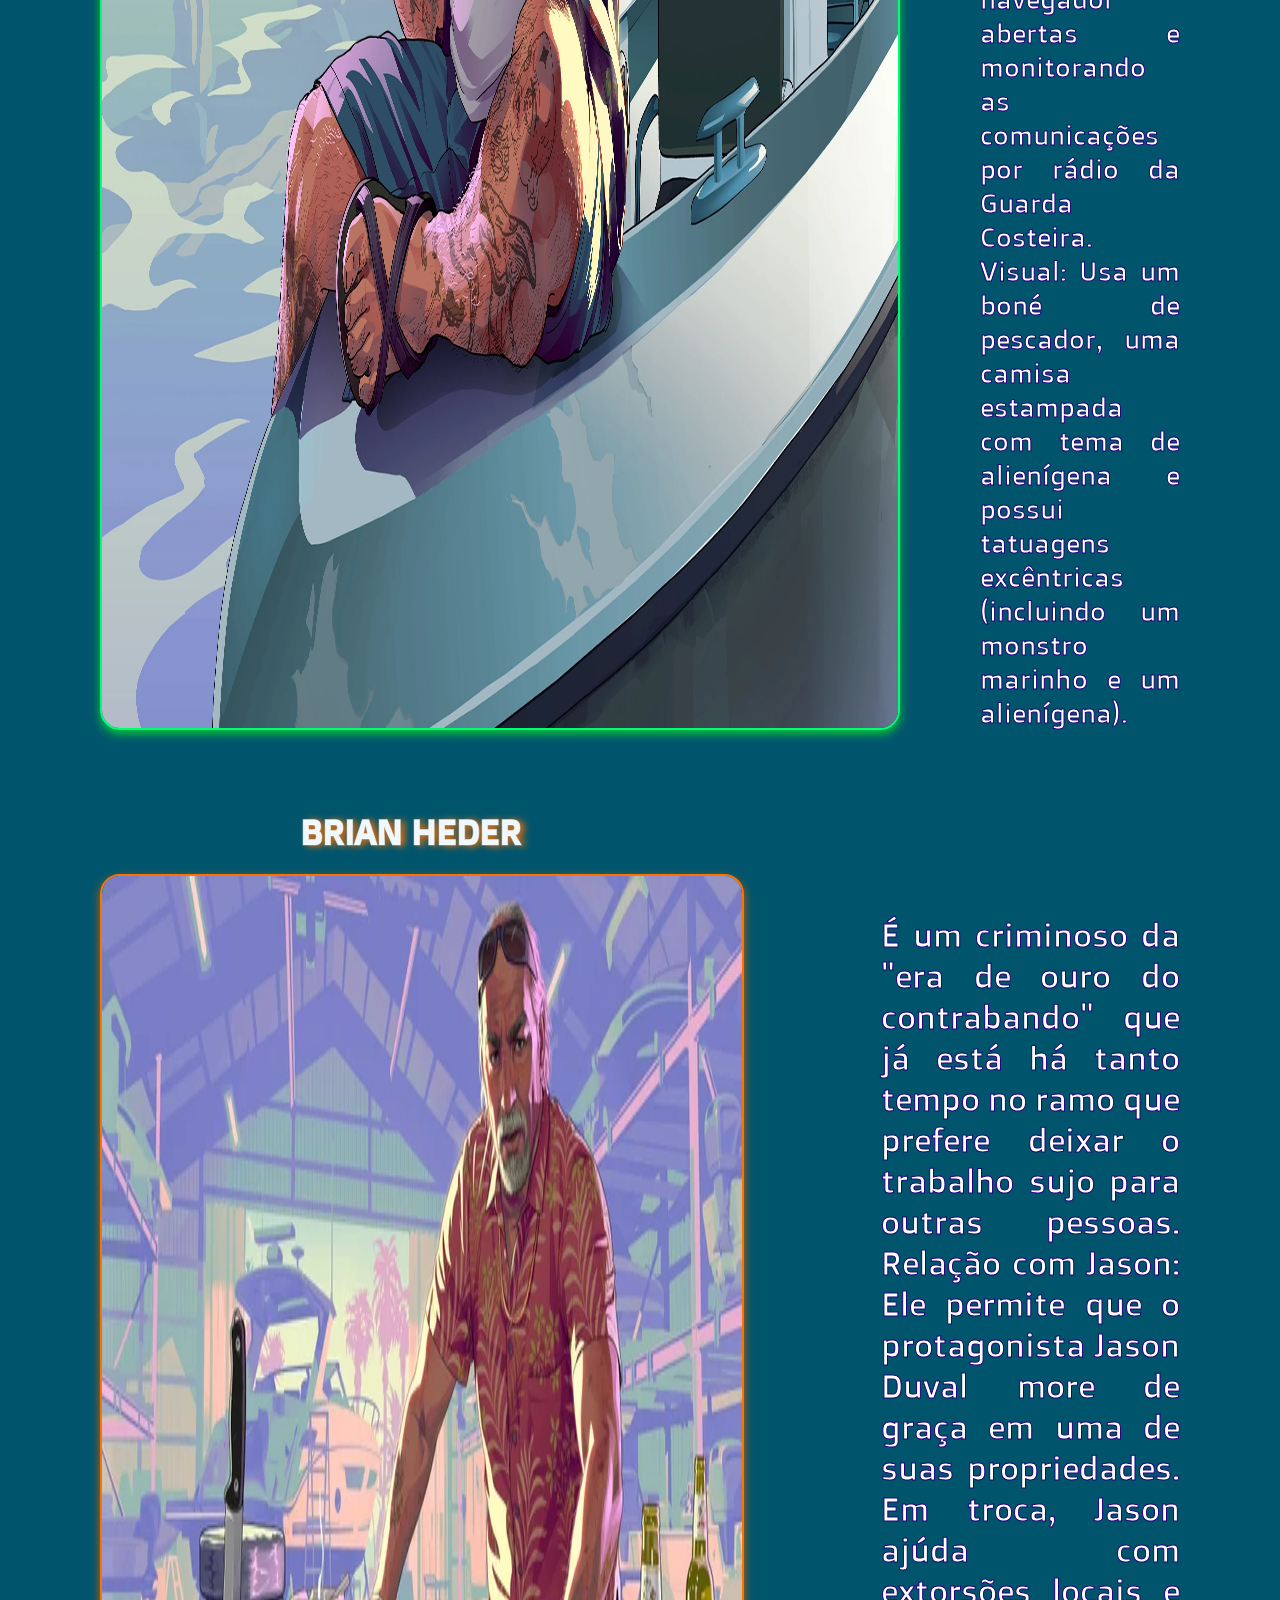
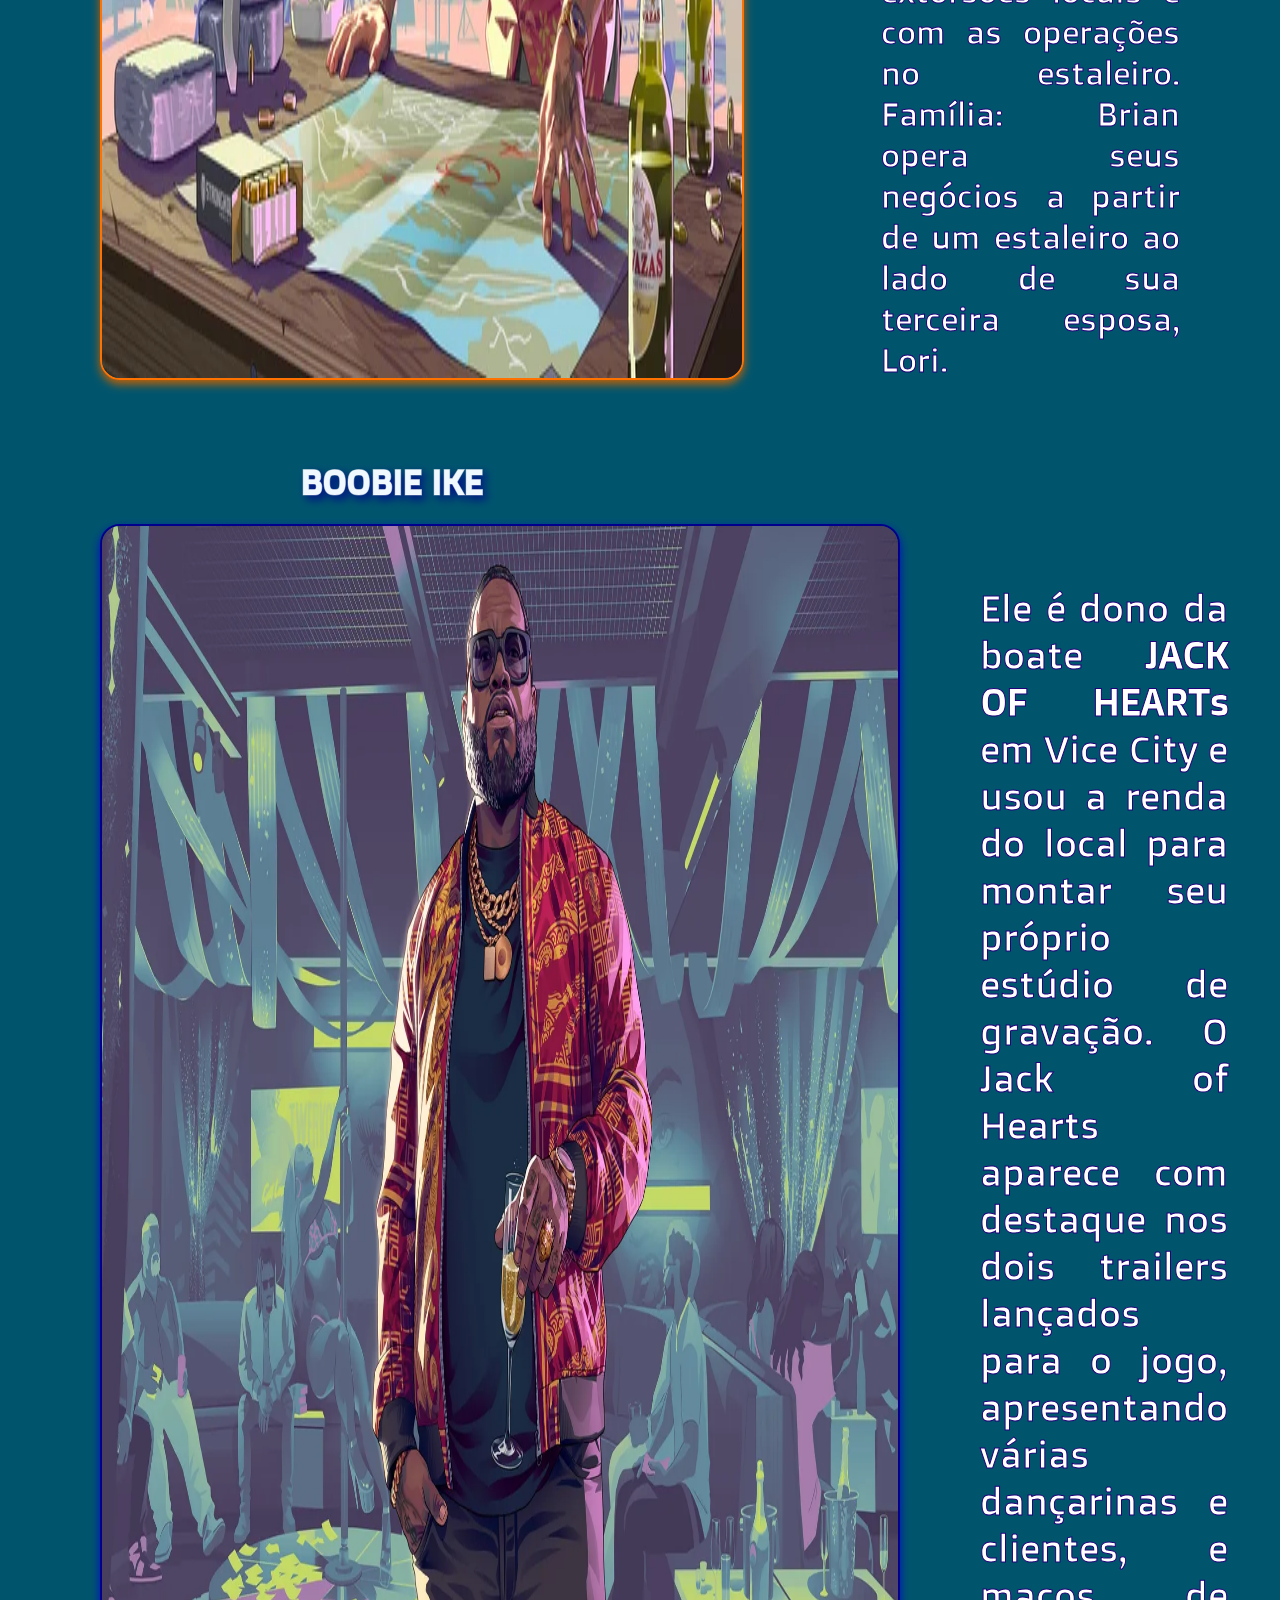
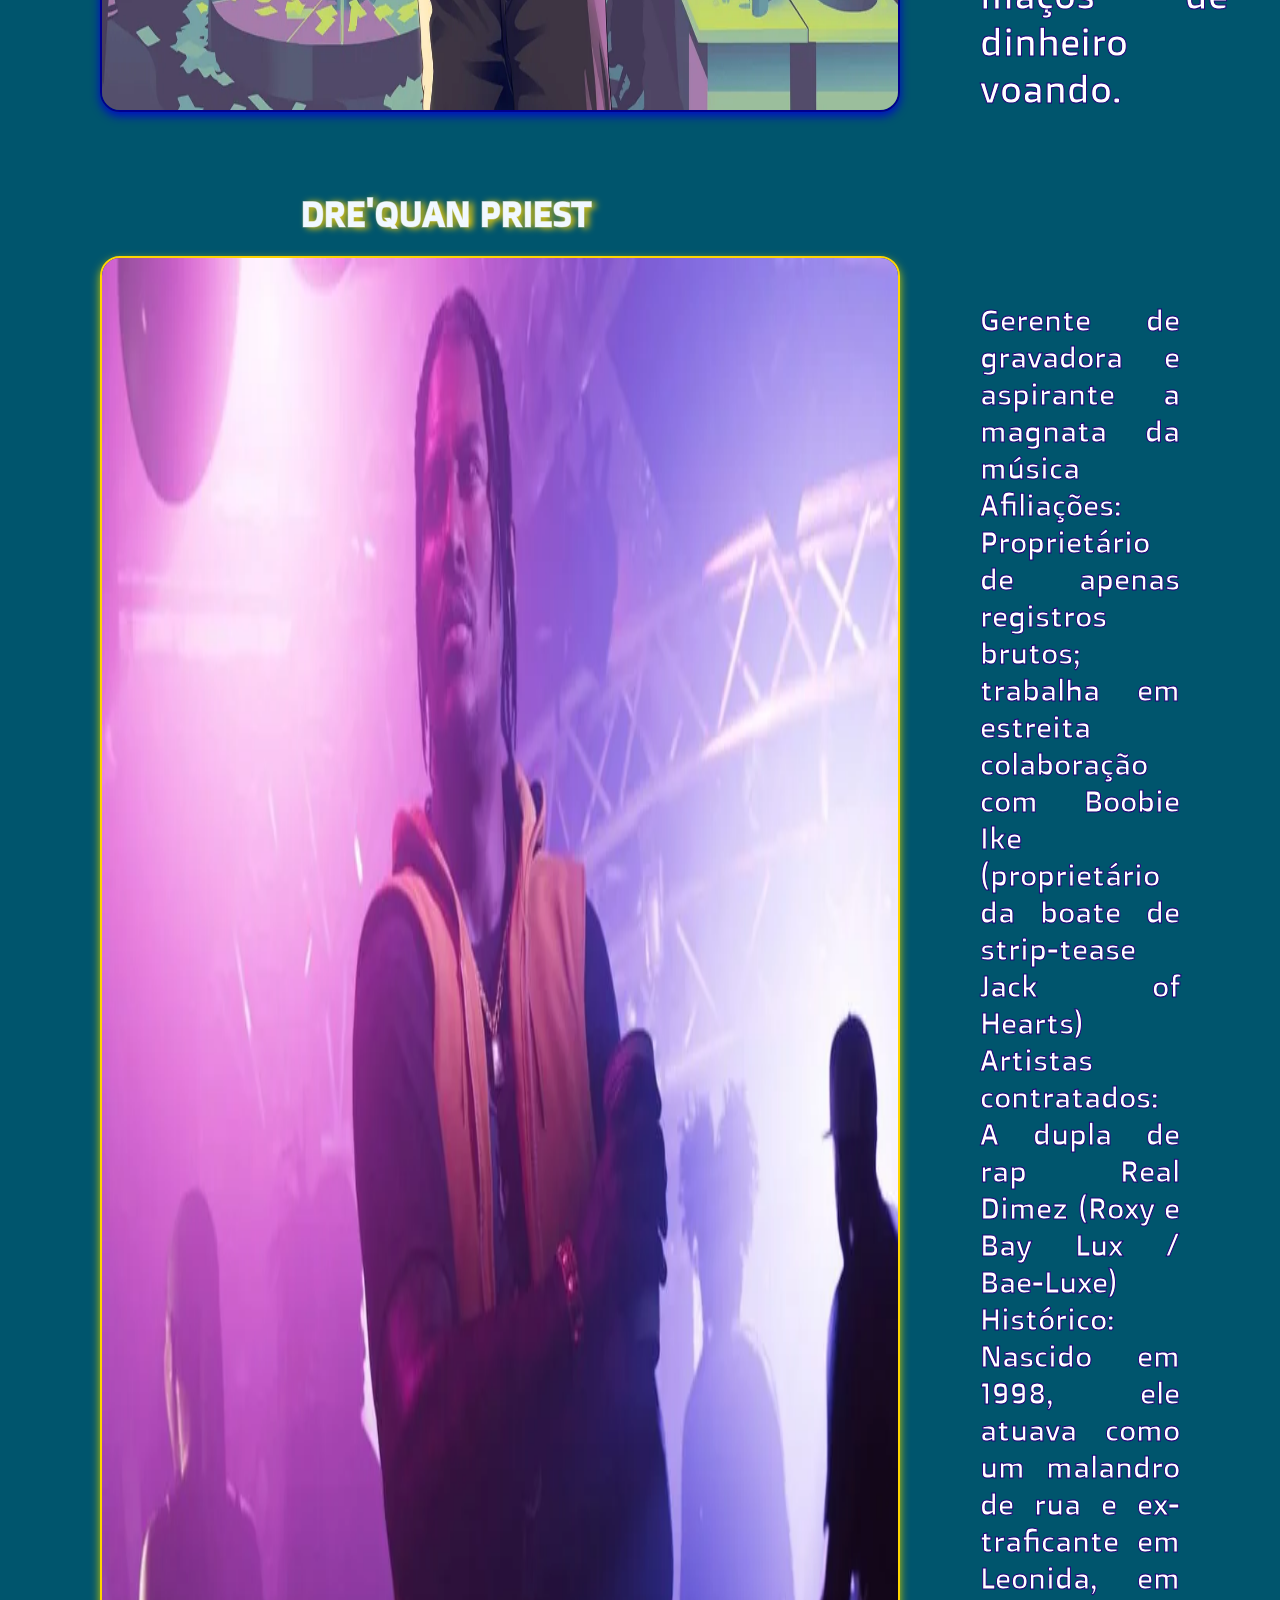
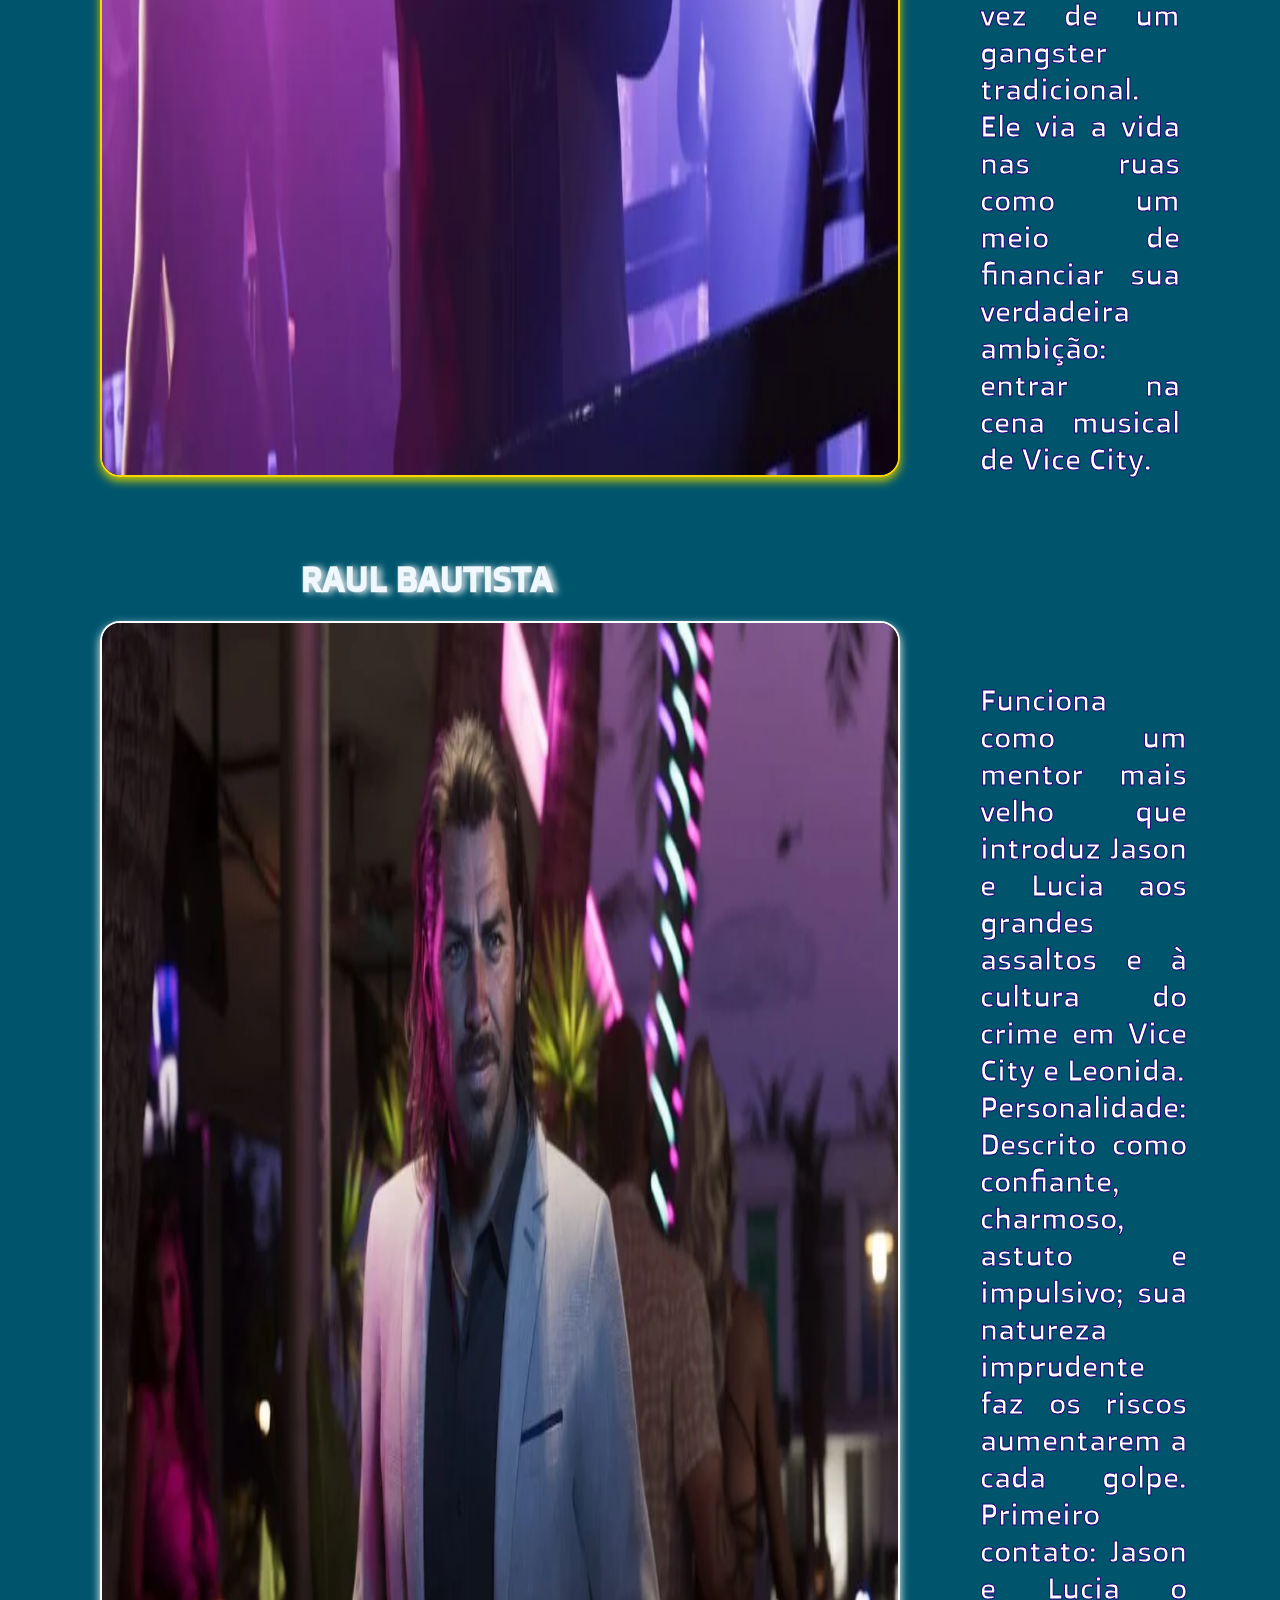
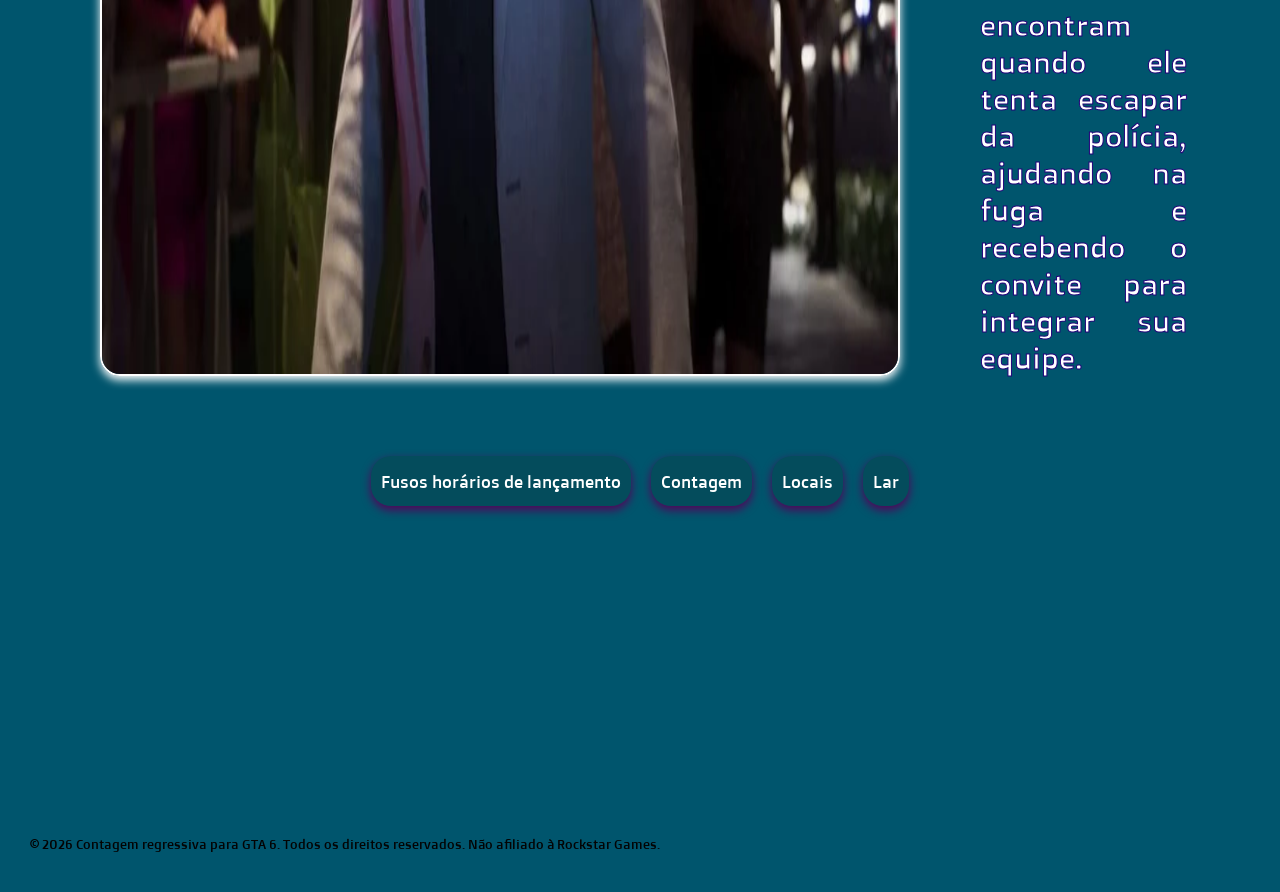
==== commit c8fee16c: "commit full" ====
--- a/personagens.html
+++ b/personagens.html
@@ -229,6 +229,12 @@
     <br>
     <br>
     <br>
+    <br>
+    <br>
+    <br>
+    <br>
+    
+
 
     <div class="finalredes">
 
@@ -240,6 +246,9 @@
 
     </div>
 
+    
+
+
 
     <p class="finalpg2">© 2026 Contagem regressiva para GTA 6. Todos os direitos reservados. Não afiliado à Rockstar Games.</p>
 
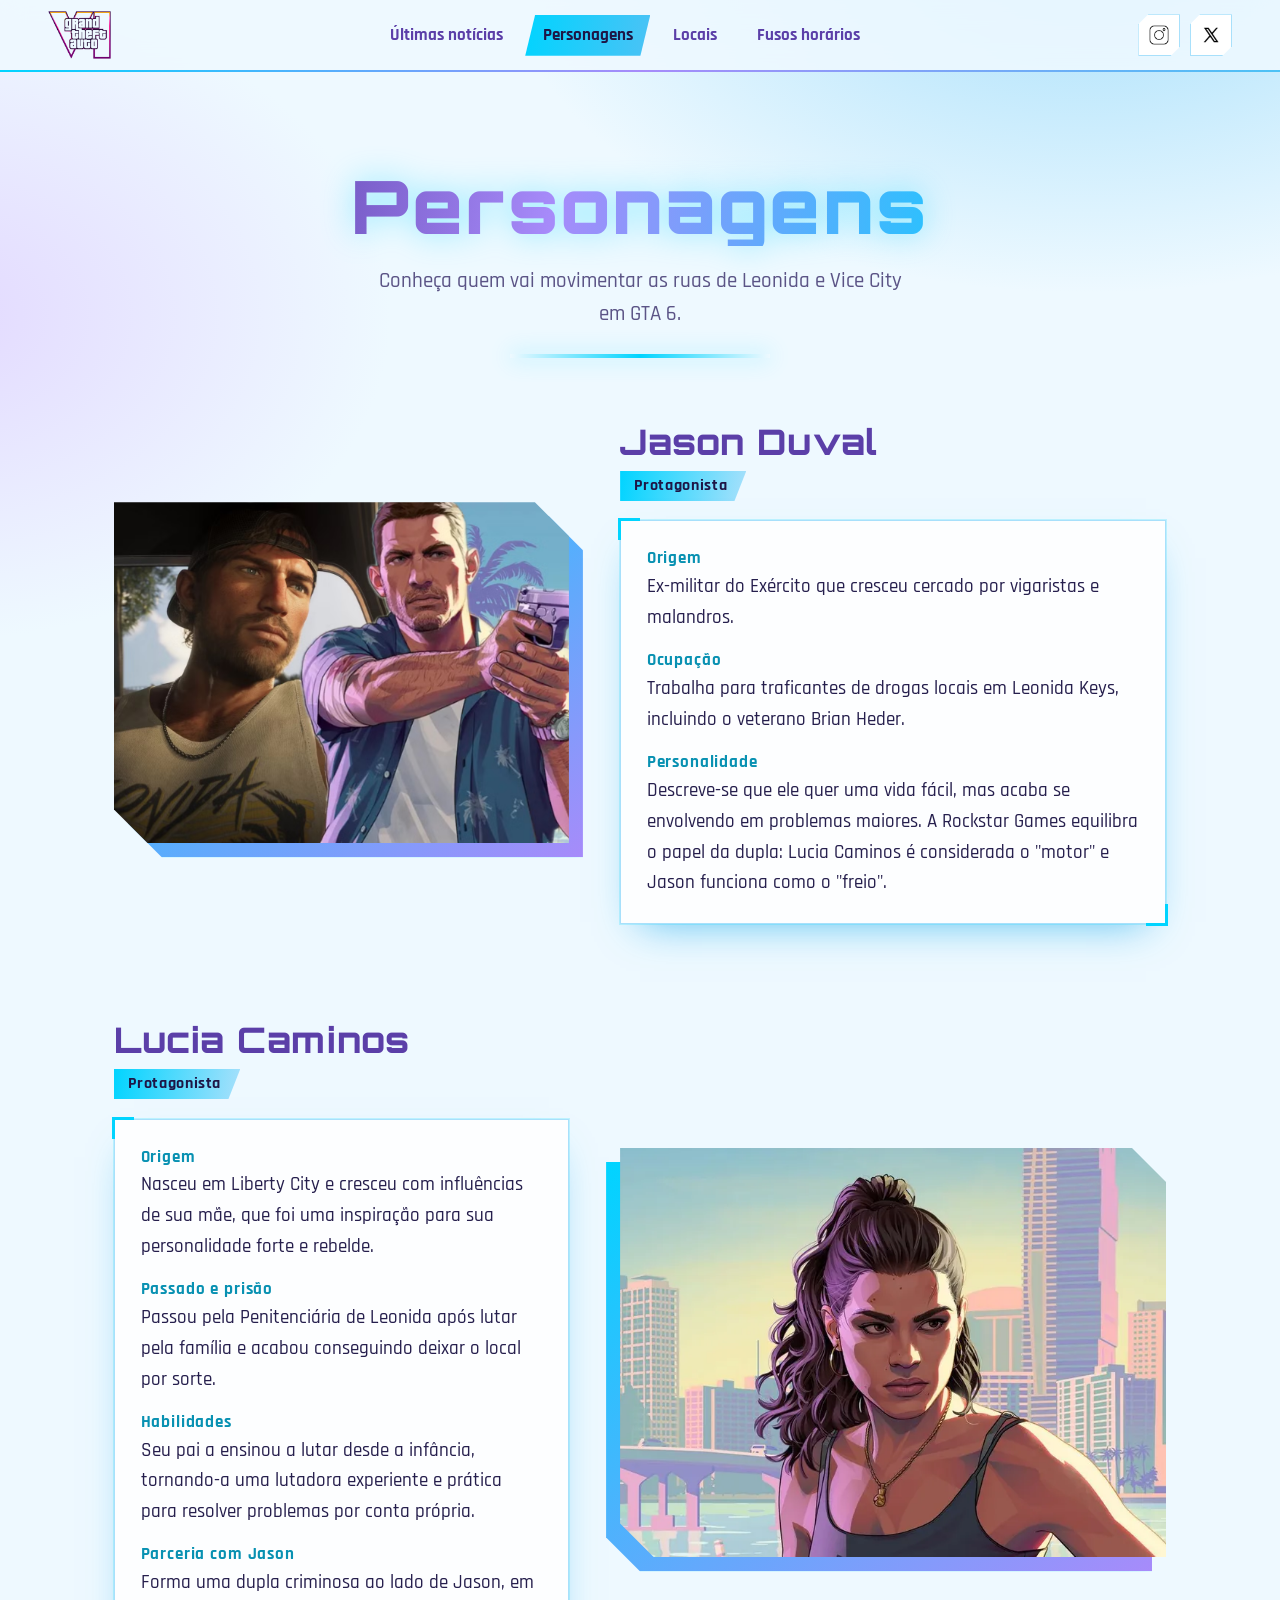
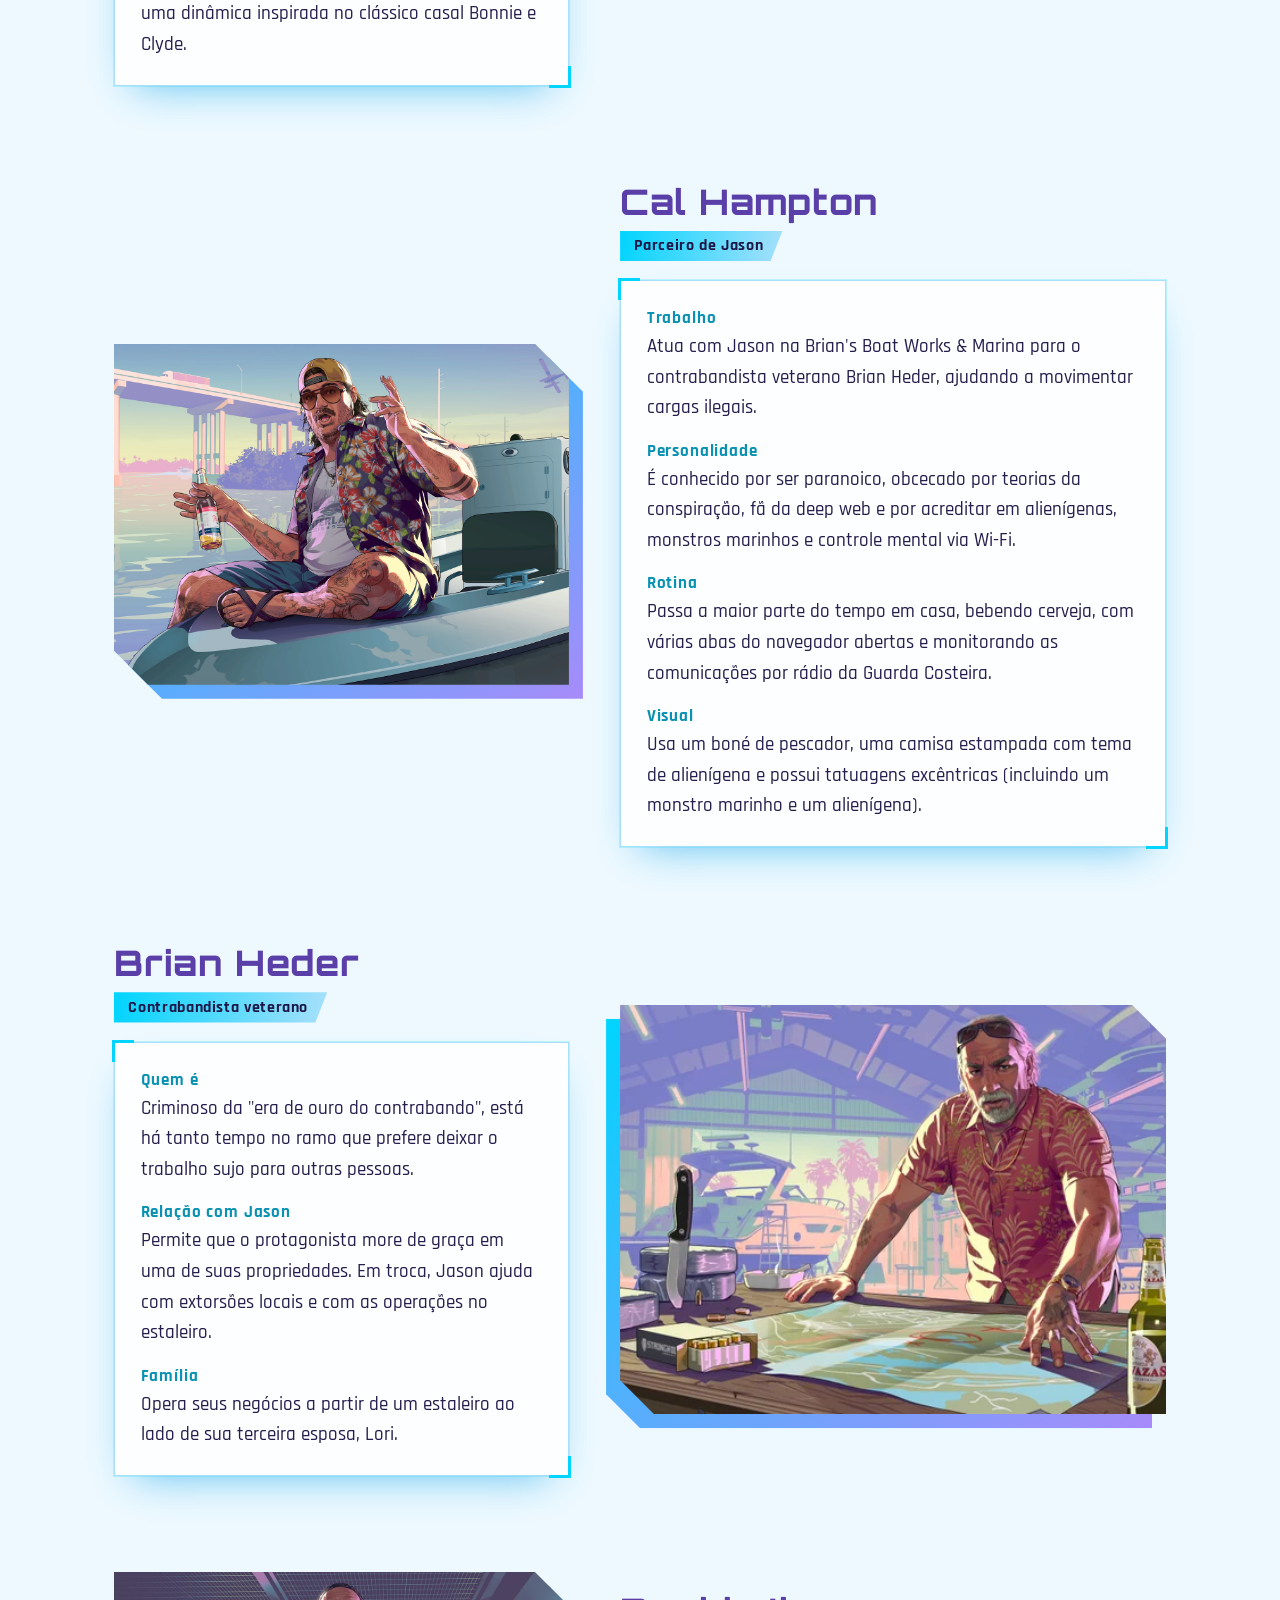
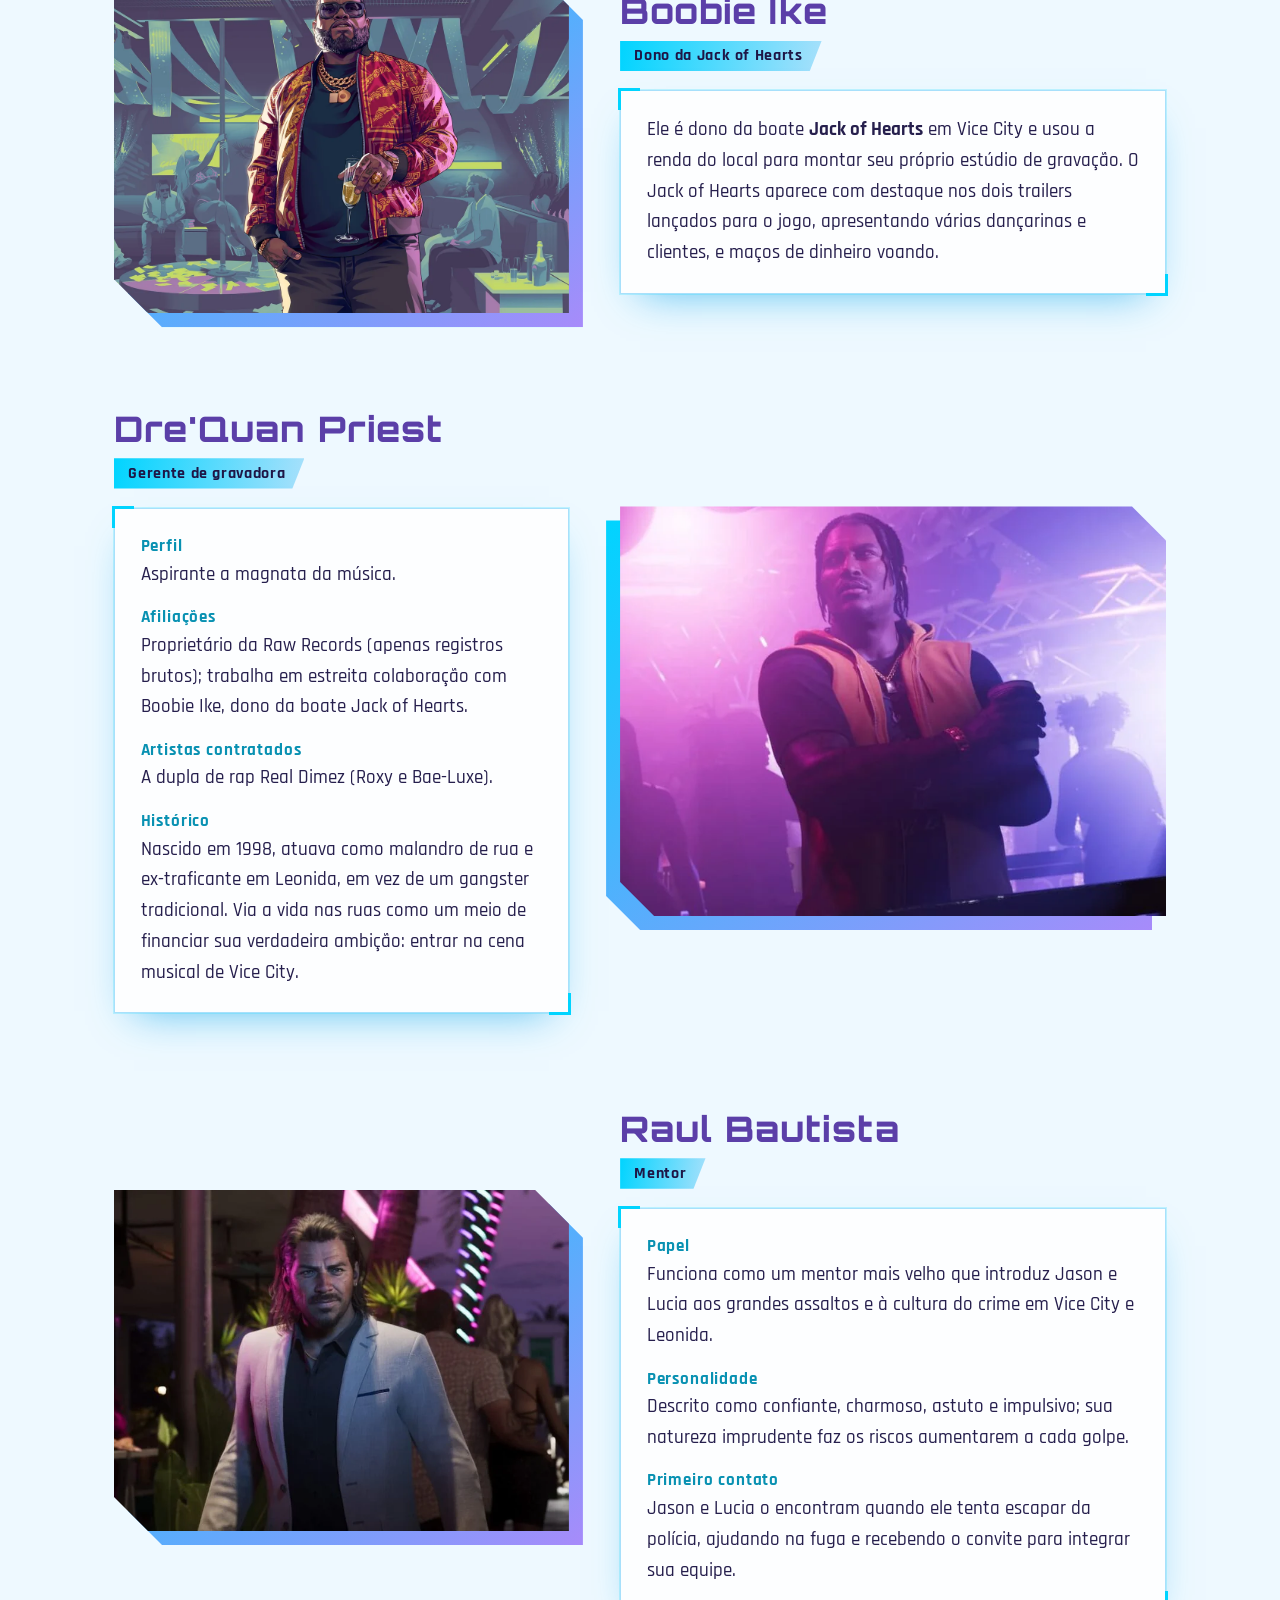
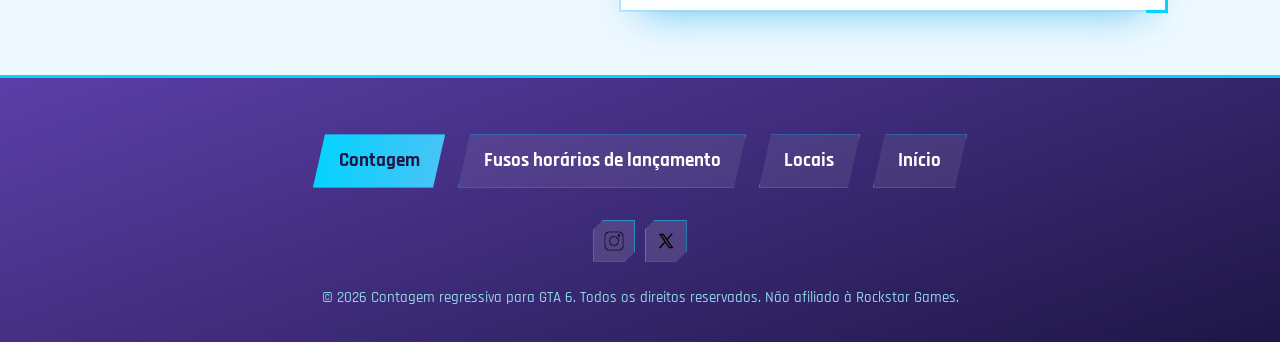
==== commit 3015ddfd: "commit full" ====
--- a/personagens.html
+++ b/personagens.html
@@ -3,262 +3,166 @@
 
 <head>
     <meta charset="UTF-8">
+    <meta name="viewport" content="width=device-width, initial-scale=1.0">
+    <title>Personagens | Contagem regressiva para GTA 6</title>
+    <link rel="shortcut icon" href="/assets/icons8-rockstar-games-64.png" type="image/x-icon">
+    <link rel="preconnect" href="https://fonts.googleapis.com">
+    <link rel="preconnect" href="https://fonts.gstatic.com" crossorigin>
+    <link href="https://fonts.googleapis.com/css2?family=Orbitron:wght@700;800;900&family=Rajdhani:wght@500;600;700&display=swap" rel="stylesheet">
     <link rel="stylesheet" href="/personagens.css">
-    <meta name="viewport" content="width=device-width, initial-scale=1.0">
-    <link rel="shortcut icon" href="/assets/icons8-rockstar-games-64.png" type="image/x-icon">
-    <link href="https://fonts.googleapis.com/css2?family=Doppio+One&display=swap" rel="stylesheet">
-    <title>Personagens</title>
 </head>
 
 <body>
-    <header>
-        <div class="div1">
-            <p>
-                <a class="link1"
-                    href="https://www.tudocelular.com/curiosidade/noticias/n265628/gta-6-rockstar-remove-logo-xbox-trailer.html#google_vignette"
-                    target="_blank">Últimas Notícias</a>
-            </p>
+    <header class="topo">
+        <a class="logo" href="/index.html" aria-label="Página inicial">
+            <img src="/assets/Gta_6_logo_-_no_palms.png" alt="TimeGT6">
+        </a>
 
-            <p><a class="link1" href="personagens.html" target="_blank">Personagens</a></p>
+        <nav class="menu" aria-label="Principal">
+            <a href="https://www.tudocelular.com/curiosidade/noticias/n265628/gta-6-rockstar-remove-logo-xbox-trailer.html#google_vignette" target="_blank" rel="noopener">Últimas notícias</a>
+            <a href="personagens.html" aria-current="page">Personagens</a>
+            <a href="https://www.gtabase.com/pt/gta-6/mapa/?feature=city-town" target="_blank" rel="noopener">Locais</a>
+            <a href="https://viceplay.com.br/gta-6-countdown" target="_blank" rel="noopener">Fusos horários</a>
+        </nav>
 
-            <p><a class="link1" href="https://www.gtabase.com/pt/gta-6/mapa/?feature=city-town"
-                    target="_blank">Locais</a></p>
+        <div class="redes">
+            <a href="https://www.instagram.com/gtacommunity/" target="_blank" rel="noopener" aria-label="Instagram"><img src="/assets/video.png" alt=""></a>
+            <a href="https://x.com/GTAVI_Countdown" target="_blank" rel="noopener" aria-label="X"><img src="/assets/icons8-twitterx-30.png" alt=""></a>
+        </div>
+    </header>
 
-            <p><a class="link1" href="https://viceplay.com.br/gta-6-countdown" target="_blank">Fusos horários de
-                    contagem
-                    regressiva</a></p>
+    <main>
+        <section class="hero">
+            <h1>Personagens</h1>
+            <p>Conheça quem vai movimentar as ruas de Leonida e Vice City em GTA 6.</p>
+        </section>
+
+        <div class="lista">
+
+            <article class="personagem">
+                <figure class="foto">
+                    <img src="/assets/bazaart_a6371d80-87f1-4b19-8acd-29455faaec36.avif" alt="Jason Duval">
+                </figure>
+                <div class="conteudo">
+                    <h2>Jason Duval</h2>
+                    <p class="papel">Protagonista</p>
+                    <dl class="ficha">
+                        <div><dt>Origem</dt><dd>Ex-militar do Exército que cresceu cercado por vigaristas e malandros.</dd></div>
+                        <div><dt>Ocupação</dt><dd>Trabalha para traficantes de drogas locais em Leonida Keys, incluindo o veterano Brian Heder.</dd></div>
+                        <div><dt>Personalidade</dt><dd>Descreve-se que ele quer uma vida fácil, mas acaba se envolvendo em problemas maiores. A Rockstar Games equilibra o papel da dupla: Lucia Caminos é considerada o "motor" e Jason funciona como o "freio".</dd></div>
+                    </dl>
+                </div>
+            </article>
+
+            <article class="personagem">
+                <figure class="foto">
+                    <img src="/assets/AA08U9YvwRKOHEQnFJV3fQZBxfewx1KqJVmWHWM-xJxhW9tIDxY0vpFYFL8vyO3gQNcwYJpu_dMjUbkicxBiSg.webp" alt="Lucia Caminos">
+                </figure>
+                <div class="conteudo">
+                    <h2>Lucia Caminos</h2>
+                    <p class="papel">Protagonista</p>
+                    <dl class="ficha">
+                        <div><dt>Origem</dt><dd>Nasceu em Liberty City e cresceu com influências de sua mãe, que foi uma inspiração para sua personalidade forte e rebelde.</dd></div>
+                        <div><dt>Passado e prisão</dt><dd>Passou pela Penitenciária de Leonida após lutar pela família e acabou conseguindo deixar o local por sorte.</dd></div>
+                        <div><dt>Habilidades</dt><dd>Seu pai a ensinou a lutar desde a infância, tornando-a uma lutadora experiente e prática para resolver problemas por conta própria.</dd></div>
+                        <div><dt>Parceria com Jason</dt><dd>Forma uma dupla criminosa ao lado de Jason, em uma dinâmica inspirada no clássico casal Bonnie e Clyde.</dd></div>
+                    </dl>
+                </div>
+            </article>
+
+            <article class="personagem">
+                <figure class="foto">
+                    <img src="/assets/Artwork-CalHampton-GTAVI.webp" alt="Cal Hampton">
+                </figure>
+                <div class="conteudo">
+                    <h2>Cal Hampton</h2>
+                    <p class="papel">Parceiro de Jason</p>
+                    <dl class="ficha">
+                        <div><dt>Trabalho</dt><dd>Atua com Jason na Brian's Boat Works &amp; Marina para o contrabandista veterano Brian Heder, ajudando a movimentar cargas ilegais.</dd></div>
+                        <div><dt>Personalidade</dt><dd>É conhecido por ser paranoico, obcecado por teorias da conspiração, fã da deep web e por acreditar em alienígenas, monstros marinhos e controle mental via Wi-Fi.</dd></div>
+                        <div><dt>Rotina</dt><dd>Passa a maior parte do tempo em casa, bebendo cerveja, com várias abas do navegador abertas e monitorando as comunicações por rádio da Guarda Costeira.</dd></div>
+                        <div><dt>Visual</dt><dd>Usa um boné de pescador, uma camisa estampada com tema de alienígena e possui tatuagens excêntricas (incluindo um monstro marinho e um alienígena).</dd></div>
+                    </dl>
+                </div>
+            </article>
+
+            <article class="personagem">
+                <figure class="foto">
+                    <img src="/assets/debb15ef-c598-49b6-82d9-48c0be6fa01e.webp" alt="Brian Heder">
+                </figure>
+                <div class="conteudo">
+                    <h2>Brian Heder</h2>
+                    <p class="papel">Contrabandista veterano</p>
+                    <dl class="ficha">
+                        <div><dt>Quem é</dt><dd>Criminoso da "era de ouro do contrabando", está há tanto tempo no ramo que prefere deixar o trabalho sujo para outras pessoas.</dd></div>
+                        <div><dt>Relação com Jason</dt><dd>Permite que o protagonista more de graça em uma de suas propriedades. Em troca, Jason ajuda com extorsões locais e com as operações no estaleiro.</dd></div>
+                        <div><dt>Família</dt><dd>Opera seus negócios a partir de um estaleiro ao lado de sua terceira esposa, Lori.</dd></div>
+                    </dl>
+                </div>
+            </article>
+
+            <article class="personagem">
+                <figure class="foto">
+                    <img src="/assets/boobie-ike-landscape-boobie-ike-landscape.webp" alt="Boobie Ike">
+                </figure>
+                <div class="conteudo">
+                    <h2>Boobie Ike</h2>
+                    <p class="papel">Dono da Jack of Hearts</p>
+                    <div class="ficha">
+                        <p>Ele é dono da boate <strong>Jack of Hearts</strong> em Vice City e usou a renda do local para montar seu próprio estúdio de gravação. O Jack of Hearts aparece com destaque nos dois trailers lançados para o jogo, apresentando várias dançarinas e clientes, e maços de dinheiro voando.</p>
+                    </div>
+                </div>
+            </article>
+
+            <article class="personagem">
+                <figure class="foto">
+                    <img src="/assets/DreQuan-Priest-at-a-Club-1024x576.webp" alt="Dre'Quan Priest">
+                </figure>
+                <div class="conteudo">
+                    <h2>Dre'Quan Priest</h2>
+                    <p class="papel">Gerente de gravadora</p>
+                    <dl class="ficha">
+                        <div><dt>Perfil</dt><dd>Aspirante a magnata da música.</dd></div>
+                        <div><dt>Afiliações</dt><dd>Proprietário da Raw Records (apenas registros brutos); trabalha em estreita colaboração com Boobie Ike, dono da boate Jack of Hearts.</dd></div>
+                        <div><dt>Artistas contratados</dt><dd>A dupla de rap Real Dimez (Roxy e Bae-Luxe).</dd></div>
+                        <div><dt>Histórico</dt><dd>Nascido em 1998, atuava como malandro de rua e ex-traficante em Leonida, em vez de um gangster tradicional. Via a vida nas ruas como um meio de financiar sua verdadeira ambição: entrar na cena musical de Vice City.</dd></div>
+                    </dl>
+                </div>
+            </article>
+
+            <article class="personagem">
+                <figure class="foto">
+                    <img src="/assets/Raul-Bautista-in-Vice-City-1024x576.webp" alt="Raul Bautista">
+                </figure>
+                <div class="conteudo">
+                    <h2>Raul Bautista</h2>
+                    <p class="papel">Mentor</p>
+                    <dl class="ficha">
+                        <div><dt>Papel</dt><dd>Funciona como um mentor mais velho que introduz Jason e Lucia aos grandes assaltos e à cultura do crime em Vice City e Leonida.</dd></div>
+                        <div><dt>Personalidade</dt><dd>Descrito como confiante, charmoso, astuto e impulsivo; sua natureza imprudente faz os riscos aumentarem a cada golpe.</dd></div>
+                        <div><dt>Primeiro contato</dt><dd>Jason e Lucia o encontram quando ele tenta escapar da polícia, ajudando na fuga e recebendo o convite para integrar sua equipe.</dd></div>
+                    </dl>
+                </div>
+            </article>
+
+        </div>
+    </main>
+
+    <footer class="rodape">
+        <nav class="acoes" aria-label="Atalhos">
+            <a class="principal" href="https://viceplay.com.br/gta-6-countdown" target="_blank" rel="noopener">Contagem</a>
+            <a href="https://vicountdown.com/en-brl/pages/preloadtimezones" target="_blank" rel="noopener">Fusos horários de lançamento</a>
+            <a href="https://www.gtabase.com/pt/gta-6/mapa/?feature=city-town" target="_blank" rel="noopener">Locais</a>
+            <a href="/index.html">Início</a>
+        </nav>
+
+        <div class="redes">
+            <a href="https://www.instagram.com/gtacommunity/" target="_blank" rel="noopener" aria-label="Instagram"><img src="/assets/video.png" alt=""></a>
+            <a href="https://x.com/GTAVI_Countdown" target="_blank" rel="noopener" aria-label="X"><img src="/assets/icons8-twitterx-30.png" alt=""></a>
         </div>
 
-        <a href="/index.html" target="_blank"> <img id="img1" src="/assets/c7e04adf053de3ffce20be3e81ffeef4_b18bca5b578d.avif" alt="TimeGT6"> </a>
-
-        <div class="div2">
-            <a href="https://www.instagram.com/gtacommunity/" target="_blank"> <img id="img2" src="/assets/video.png"
-                    alt="Instagram"></a>
-            <a href="https://x.com/GTAVI_Countdown" target="_blank"> <img id="img3" src="/assets/icons8-twitterx-30.png"
-                    alt="X"></a>
-        </div>
-
-    </header>
-
-    <br>
-    <br>
-
-
-    <h1 class="personagens"> PERSONAGENS </h1>
-
-    <br><br>
-    <br>
-    <br>
-
-
-    <h2 class="jazon"> JASON DUVAL </h2>
-
-    <br>
-
-
-    <div class="jd">
-
-        <img class="jasonduval" src="/assets/bazaart_a6371d80-87f1-4b19-8acd-29455faaec36.avif" alt="Jason Duval">
-
-        <p class="j2">
-            Origem: Ex-militar do Exército que cresceu cercado por vigaristas e malandros.
-            Ocupação: Trabalha para traficantes de drogas locais em Leonida Keys, incluindo o veterano Brian Heder.
-            <br>
-            Personalidade: Descreve-se que ele quer uma vida fácil, mas acaba se envolvendo em problemas maiores. A
-            Rockstar Games equilibra o papel da dupla: Lucia Caminos é considerada o "motor" e Jason funciona como o
-            "freio".
-        </p>
-
-    </div>
-
-    <br>
-    <br>
-    <br>
-    <br>
-
-
-
-
-    <h2 class="luc"> LUCIA CAMINOS </h2>
-
-    <br>
-
-    <div class="lc">
-        <img class="lucia"
-            src="/assets/AA08U9YvwRKOHEQnFJV3fQZBxfewx1KqJVmWHWM-xJxhW9tIDxY0vpFYFL8vyO3gQNcwYJpu_dMjUbkicxBiSg.webp"
-            alt="Lucia Caminos">
-
-        <p class="luciacaminos"> Origem: Nasceu em Liberty City e cresceu com influências de sua mãe, que foi uma
-            inspiração para sua personalidade forte e rebelde.
-            Passado e Prisão: Passou pela Penitenciária de Leonida após lutar pela família e acabou conseguindo deixar o
-            local por sorte.
-            Habilidades: Seu pai a ensinou a lutar desde a infância, tornando-a uma lutadora experiente e prática para
-            resolver problemas por conta própria.
-            Parceria com Jason: Forma uma dupla criminosa ao lado de Jason, em uma dinâmica inspirada no clássico casal
-            Bonnie e Clyde.</p>
-
-        <br>
-
-    </div>
-
-    <br>
-    <br>
-    <br>
-    <br>
-
-    <h2 class="cal"> CAL HAMPTON </h2>
-    <br>
-
-    <div class="hamptom">
-
-        <img class="calh" src="/assets/Artwork-CalHampton-GTAVI.webp" alt=" cal hampton ">
-
-        <p class="calhampton"> Ele trabalha junto com Jason na Brian's Boat Works & Marina para o contrabandista
-            veterano Brian Heder, ajudando a movimentar cargas ilegais. Personalidade: É conhecido por ser paranoico,
-            obcecado por teorias da conspiração, fã da deep web e por acreditar em alienígenas, monstros marinhos e
-            controle mental via Wi-Fi.
-            Rotina: Passa a maior parte do tempo em casa, bebendo cerveja, com várias abas do navegador abertas e
-            monitorando as comunicações por rádio da Guarda Costeira.
-            Visual: Usa um boné de pescador, uma camisa estampada com tema de alienígena e possui tatuagens excêntricas
-            (incluindo um monstro marinho e um alienígena).</p>
-    </div>
-
-    <br>
-    <br>
-    <br>
-    <br>
-
-    <h2 class="bh"> BRIAN HEDER </h2>
-    <br>
-
-    <div class="brian">
-
-        <img class="heder" src="/assets/debb15ef-c598-49b6-82d9-48c0be6fa01e.webp" alt=" Brian heder ">
-
-        <p class="brianheder">
-            É um criminoso da "era de ouro do contrabando" que já está há tanto tempo no ramo que prefere deixar o
-            trabalho sujo para outras pessoas.
-            Relação com Jason: Ele permite que o protagonista Jason Duval more de graça em uma de suas propriedades. Em
-            troca, Jason ajúda com extorsões locais e com as operações no estaleiro.
-            Família: Brian opera seus negócios a partir de um estaleiro ao lado de sua terceira esposa, Lori.
-
-        </p>
-    </div>
-
-    <br>
-    <br>
-    <br>
-    <br>
-    
-
-    <h2 class="boobie"> BOOBIE IKE </h2>
-    <br>
-
-    <div class="ike">
-        <img class="bi" src="/assets/boobie-ike-landscape-boobie-ike-landscape.webp" alt=" Boobie Ike ">
-
-        <p class="boobieike">Ele é dono da boate <strong>JACK OF HEARTs</strong> em Vice City e usou a renda do local
-            para montar seu próprio estúdio de gravação. O Jack of Hearts aparece com destaque nos dois trailers
-            lançados para o jogo, apresentando várias dançarinas e clientes, e maços de dinheiro voando. </p>
-    </div>
-
-    <br>
-    <br>
-    <br>
-    <br>
-
-
-    <h2 class="dre"> DRE'QUAN PRIEST </h2>
-    <br>
-
-    <div class="quan">
-
-        <img class="priest" src="/assets/DreQuan-Priest-at-a-Club-1024x576.webp" alt=" DRE'QUAN PRIEST ">
-
-        <p class="drequan"> Gerente de gravadora e aspirante a magnata da música
-            Afiliações: Proprietário de apenas registros brutos; trabalha em estreita colaboração com Boobie Ike
-            (proprietário da boate de strip-tease Jack of Hearts)
-            Artistas contratados: A dupla de rap Real Dimez (Roxy e Bay Lux / Bae-Luxe)
-            Histórico: Nascido em 1998, ele atuava como um malandro de rua e ex-traficante em Leonida, em vez de um
-            gangster tradicional. Ele via a vida nas ruas como um meio de financiar sua verdadeira ambição: entrar na
-            cena musical de Vice City.</p>
-
-    </div>
-
-    <br>
-    <br>
-    <br>
-    <br>
-
-
-    <h2 class="rb"> RAUL BAUTISTA </h2>
-    <br>
-
-    <div class="raul">
-        <img class="bautista" src="/assets/Raul-Bautista-in-Vice-City-1024x576.webp" alt=" Raul Bautista ">
-
-        <p class="raulbautista"> Funciona como um mentor mais velho que introduz Jason e Lucia aos grandes assaltos e à
-            cultura do crime em Vice City e Leonida.
-            <br>
-            Personalidade: Descrito como confiante, charmoso, astuto e impulsivo; sua natureza imprudente faz os riscos
-            aumentarem a cada golpe.
-            Primeiro contato: Jason e Lucia o encontram quando ele tenta escapar da polícia, ajudando na fuga e
-            recebendo o convite para integrar sua equipe.
-        </p>
-
-    </div>
-
-    <br>
-    <br>
-    <br>
-    <br>
-    
-    
-
-
-    <div class="finalizar">
-                 <a href="https://vicountdown.com/en-brl/pages/preloadtimezones" target="_blank"> <button> Fusos horários de lançamento</button></a>
-                 <a href="https://viceplay.com.br/gta-6-countdown" target="_blank">  <button> Contagem</button></a>
-                 <a href="https://www.gtabase.com/pt/gta-6/mapa/?feature=city-town" target="_blank"> <button> Locais </button></a>
-                 <a href="/index.html"> <button> Lar </button></a>
-    </div> 
-
-    <br>
-    <br>
-    <br>
-    <br>
-    <br>
-    <br>
-    <br>
-    <br>
-    <br>
-    <br>
-    
-
-
-    <div class="finalredes">
-
-         <a href="https://www.instagram.com/gtacommunity/" target="_blank"> <img id="imgu" src="/assets/video.png"
-          alt="Instagram"></a>
-
-        <a href="https://x.com/GTAVI_Countdown" target="_blank"> <img id="imgul" src="/assets/icons8-twitterx-30.png"
-          alt="X"></a>
-
-    </div>
-
-    
-
-
-
-    <p class="finalpg2">© 2026 Contagem regressiva para GTA 6. Todos os direitos reservados. Não afiliado à Rockstar Games.</p>
-
-    <br>
-    <br>
-    
-
-
-
-
+        <p class="copyright">© 2026 Contagem regressiva para GTA 6. Todos os direitos reservados. Não afiliado à Rockstar Games.</p>
+    </footer>
 </body>
 
-</html>+</html>
--- a/personagens.css
+++ b/personagens.css
@@ -1,425 +1,384 @@
-* {
-    margin: 0;
-    padding: 0;
+:root {
+    --ceu-50: #eef9ff;
+    --ceu-100: #d6f0ff;
+    --ceu-200: #a8e0fb;
+    --ceu-400: #4cc2f5;
+    --neon: #00d4ff;
+    --roxo: #a78bfa;
+    --roxo-800: #5b3fa8;
+    --marinho: #1e1646;
+    --texto: #261f4d;
+    --texto-suave: #5b5486;
+    --glow: 0 0 22px rgba(0, 212, 255, .45);
+}
+
+*,
+*::before,
+*::after {
     box-sizing: border-box;
-    font-family: "Doppio One", sans-serif;
+}
+
+html {
+    scroll-behavior: smooth;
 }
 
 body {
-    background-color: #00556d;
-}
-
-header {
+    margin: 0;
+    font-family: "Rajdhani", system-ui, sans-serif;
+    font-size: 1.2rem;
+    font-weight: 500;
+    line-height: 1.6;
+    color: var(--texto);
+    background:
+        radial-gradient(900px 520px at 85% -5%, var(--ceu-200), transparent 65%),
+        radial-gradient(700px 500px at -5% 35%, #e3d9ff, transparent 65%),
+        var(--ceu-50);
+    background-attachment: fixed;
+}
+
+a {
+    color: inherit;
+}
+
+:focus-visible {
+    outline: 3px solid var(--neon);
+    outline-offset: 3px;
+}
+
+/* ---------- Cabeçalho ---------- */
+.topo {
+    position: sticky;
+    top: 0;
+    z-index: 10;
+    display: flex;
+    align-items: center;
+    justify-content: space-between;
+    gap: 1.5rem;
+    padding: .7rem clamp(1rem, 4vw, 3rem);
+    background: rgba(238, 249, 255, .88);
+    backdrop-filter: blur(12px);
+    border-bottom: 2px solid transparent;
+    border-image: linear-gradient(90deg, var(--neon), var(--roxo), var(--ceu-400)) 1;
+}
+
+.logo img {
+    display: block;
+    height: 48px;
+    width: auto;
+}
+
+.menu {
+    display: flex;
+    flex-wrap: wrap;
+    gap: .3rem;
+}
+
+.menu a {
+    padding: .45rem 1.1rem;
+    font-weight: 700;
+    font-size: 1.05rem;
+    text-decoration: none;
+    color: var(--roxo-800);
+    clip-path: polygon(10px 0, 100% 0, calc(100% - 10px) 100%, 0 100%);
+    transition: background .2s, color .2s, box-shadow .2s;
+}
+
+.menu a:hover {
+    background: var(--ceu-200);
+}
+
+.menu a[aria-current="page"] {
+    background: linear-gradient(100deg, var(--neon), var(--ceu-400));
+    color: var(--marinho);
+}
+
+.redes {
+    display: flex;
+    gap: .6rem;
+}
+
+.redes a {
+    display: grid;
+    place-items: center;
+    width: 42px;
+    height: 42px;
+    background: #fff;
+    border: 1px solid var(--ceu-200);
+    clip-path: polygon(10px 0, 100% 0, 100% calc(100% - 10px), calc(100% - 10px) 100%, 0 100%, 0 10px);
+    transition: background .2s, transform .2s;
+}
+
+.redes a:hover {
+    background: var(--ceu-200);
+    transform: translateY(-2px);
+}
+
+.redes img {
+    width: 20px;
+    height: 20px;
+    object-fit: contain;
+}
+
+/* ---------- Título ---------- */
+.hero {
+    max-width: 900px;
+    margin: 0 auto;
+    padding: clamp(3rem, 8vw, 6rem) 1.5rem 2rem;
+    text-align: center;
+}
+
+.hero h1 {
+    margin: 0 0 1.2rem;
+    font-family: "Orbitron", sans-serif;
+    font-weight: 900;
+    font-size: clamp(2.3rem, 7vw, 4.6rem);
+    line-height: 1.05;
+    letter-spacing: .04em;
+    background: linear-gradient(100deg, var(--roxo-800), var(--roxo) 40%, var(--neon));
+    -webkit-background-clip: text;
+    background-clip: text;
+    color: transparent;
+    filter: drop-shadow(0 0 16px rgba(0, 212, 255, .4));
+}
+
+.hero::after {
+    content: "";
+    display: block;
+    width: min(260px, 60%);
+    height: 4px;
+    margin: 1.4rem auto 0;
+    background: linear-gradient(90deg, transparent, var(--neon), transparent);
+    box-shadow: var(--glow);
+}
+
+.hero p {
+    max-width: 50ch;
+    margin: 0 auto;
+    font-size: 1.3rem;
+    color: var(--texto-suave);
+}
+
+/* ---------- Personagens ---------- */
+.lista {
+    max-width: 1100px;
+    margin: 0 auto;
+    padding: 2rem 1.5rem 4rem;
+    display: grid;
+    gap: clamp(3.5rem, 8vw, 6rem);
+}
+
+.personagem {
+    display: grid;
+    grid-template-columns: minmax(0, 5fr) minmax(0, 6fr);
+    gap: clamp(1.5rem, 4vw, 3.5rem);
+    align-items: center;
+}
+
+.personagem:nth-child(even) .foto {
+    order: 2;
+}
+
+.foto {
+    position: relative;
+    margin: 0;
+}
+
+.foto::before {
+    content: "";
+    position: absolute;
+    inset: 14px -14px -14px 14px;
+    background: linear-gradient(145deg, var(--neon), var(--roxo));
+    clip-path: polygon(0 0, calc(100% - 34px) 0, 100% 34px, 100% 100%, 34px 100%, 0 calc(100% - 34px));
+    box-shadow: var(--glow);
+}
+
+.personagem:nth-child(even) .foto::before {
+    inset: 14px 14px -14px -14px;
+}
+
+.foto img,
+.foto .ph {
+    position: relative;
+    display: block;
     width: 100%;
-    height: 100px;
-    background-color: rgb(25, 254, 223);
+    aspect-ratio: 4 / 3;
+    object-fit: cover;
+    object-position: center 20%;
+    border: 0;
+    clip-path: polygon(0 0, calc(100% - 34px) 0, 100% 34px, 100% 100%, 34px 100%, 0 calc(100% - 34px));
+}
+
+.conteudo h2 {
+    margin: 0 0 .5rem;
+    font-family: "Orbitron", sans-serif;
+    font-weight: 800;
+    font-size: clamp(1.5rem, 3.6vw, 2.2rem);
+    line-height: 1.15;
+    letter-spacing: .03em;
+    color: var(--roxo-800);
+}
+
+.papel {
+    display: inline-block;
+    margin: 0 0 1.2rem;
+    padding: .15rem 1.2rem .15rem .9rem;
+    font-weight: 700;
+    font-size: 1rem;
+    letter-spacing: .04em;
+    color: var(--marinho);
+    background: linear-gradient(100deg, var(--neon), var(--ceu-200));
+    clip-path: polygon(0 0, 100% 0, calc(100% - 12px) 100%, 0 100%);
+}
+
+.ficha {
+    position: relative;
+    margin: 0;
+    padding: 1.5rem 1.6rem;
+    background: rgba(255, 255, 255, .9);
+    border: 1px solid var(--ceu-200);
+    box-shadow: 0 0 0 1px rgba(0, 212, 255, .2), 0 18px 40px -20px rgba(14, 165, 233, .7);
+    transition: box-shadow .25s;
+}
+
+.ficha:hover {
+    box-shadow: 0 0 0 1px var(--neon), var(--glow), 0 18px 40px -20px rgba(14, 165, 233, .7);
+}
+
+.ficha::before,
+.ficha::after {
+    content: "";
+    position: absolute;
+    width: 22px;
+    height: 22px;
+    border: 3px solid var(--neon);
+}
+
+.ficha::before {
+    top: -3px;
+    left: -3px;
+    border-right: 0;
+    border-bottom: 0;
+}
+
+.ficha::after {
+    bottom: -3px;
+    right: -3px;
+    border-left: 0;
+    border-top: 0;
+}
+
+.ficha div+div {
+    margin-top: .85rem;
+}
+
+.ficha dt {
+    font-weight: 700;
+    font-size: 1.05rem;
+    letter-spacing: .05em;
+    color: #0891b2;
+}
+
+.ficha dd {
+    margin: 0;
+}
+
+.ficha p {
+    margin: 0;
+}
+
+/* ---------- Rodapé ---------- */
+.rodape {
+    background:
+        linear-gradient(160deg, var(--roxo-800), var(--marinho));
+    border-top: 3px solid var(--neon);
+    color: #d6f4fb;
+    text-align: center;
+    padding: 3.5rem 1.5rem 2rem;
+}
+
+.rodape .acoes {
     display: flex;
-
-}
-
-.div1 {
-    display: flex;
-    gap: 39px;
-    font-size: 15px;
-    width: 35%;
-    height: 18px;
-    background-color: rgba(0, 255, 255, 0);
-    margin-left: 160px;
-    margin-top: 37px;
-}
-
-.link1 {
+    flex-wrap: wrap;
+    justify-content: center;
+    gap: .8rem;
+    margin-bottom: 2rem;
+}
+
+.rodape .acoes a {
+    padding: .7rem 1.6rem;
+    font-weight: 700;
     text-decoration: none;
-}
-
-.link1:hover {
-    opacity: 0.5;
-}
-
-.link1:visited {
-    color: #020202;
-}
-
-#img1 {
-    display: flex;
-    height: 140px;
-    align-self: center;
-    margin-left: 80px;
-
-
-}
-
-.div2 {
-    width: 5%;
-    height: 50px;
-    background-color: rgba(0, 0, 255, 0);
-    margin-left: 600px;
-    display: flex;
-    margin-top: 40px;
-}
-
-#img2 {
-    height: 25px;
-
-}
-
-#img2:hover {
-    opacity: 0.5;
-}
-
-#img3 {
-    height: 25px;
-    margin-left: 25px;
-}
-
-#img3:hover {
-    opacity: 0.5;
-}
-
-.personagens {
-    font-size: 60px;
     color: #fff;
-    display: flex;
+    background: rgba(255, 255, 255, .08);
+    box-shadow: inset 0 0 0 1px rgba(0, 212, 255, .6);
+    clip-path: polygon(12px 0, 100% 0, calc(100% - 12px) 100%, 0 100%);
+    transition: background .2s, color .2s;
+}
+
+.rodape .acoes a:hover {
+    background: var(--ceu-200);
+    color: var(--marinho);
+}
+
+.rodape .acoes a.principal {
+    background: linear-gradient(100deg, var(--neon), var(--ceu-400));
+    color: var(--marinho);
+}
+
+.rodape .acoes a.principal:hover {
+    background: #fff;
+}
+
+.rodape .redes {
     justify-content: center;
-    margin-top: 60px;
-    -webkit-text-stroke: 1px #02f8cf03;
-    width: 100%;
-    background-color: #0404044d;
-    box-shadow: 2px 1px 10px #3b0149;
-    text-shadow: 0px 4px 3px #ffffff;
-}
-
-.jazon {
-    margin-left: 300px;
-    font-size: 35px;
-    color: aliceblue;
-    -webkit-text-stroke: 1px rgba(252, 252, 252, 0.455);
-    text-shadow: 4px 1px 7px#02c3c6 ;
-}
-
-
-.jd {
-    display: flex;
-}
-
-.jasonduval {
-    width: 800px;
-    margin-left: 100px;
-    border-radius: 20px;
-    border: solid 2px #02c3c6;
-    box-shadow: 0px 4px 10px #00aec9c6;
-}
-
-.j2 {
-    margin-left: 80px;
-    margin-top: 60px;
-    color: #fff;
-    font-size: 30px;
-    text-align: justify;
-    padding-right: 100px;
-    -webkit-text-stroke: 1px rgba(32, 0, 120, 0.989);
-
-}
-
-.lc {
-    display: flex;
-}
-
-.luc {
-    margin-left: 300px;
-    font-size: 35px;
-    color: aliceblue;
-    -webkit-text-stroke: 1px rgba(252, 252, 252, 0.455);
-    text-shadow: 4px 1px 7px #b800c9 ;
-}
-
-.lucia {
-    width: 800px;
-    margin-left: 100px;
-    border-radius: 20px;
-    border: solid 2px #c300ff;
-    box-shadow: 0px 4px 10px #b800c9;
-}
-
-.luciacaminos {
-    margin-left: 80px;
-    margin-top: 60px;
-    color: #fff;
-    font-size: 28px;
-    text-align: justify;
-    padding-right: 100px;
-    -webkit-text-stroke: 1px rgba(32, 0, 120, 0.989);
-}
-
-.hamptom {
-    display: flex;
-}
-
-.cal {
-    margin-left: 300px;
-    font-size: 35px;
-    color: aliceblue;
-    -webkit-text-stroke: 1px rgba(252, 252, 252, 0.455);
-    text-shadow: 4px 1px 7px #00fd76 ;
-    
-}
-
-.calh {
-    width: 800px;
-    margin-left: 100px;
-    border-radius: 20px;
-    border: solid 2px #00fd76;
-    box-shadow: 0px 4px 10px #00c936;
-}
-
-.calhampton {
-    margin-left: 80px;
-    margin-top: 35px;
-    color: #fff;
-    font-size: 27px;
-    text-align: justify;
-    padding-right: 100px;
-    -webkit-text-stroke: 1px rgba(32, 0, 120, 0.989);
-}
-
-.bh {
-    margin-left: 300px;
-    font-size: 35px;
-    color: aliceblue;
-    -webkit-text-stroke: 1px rgba(252, 252, 252, 0.455);
-    text-shadow: 4px 1px 7px #fd7200 ;
-}
-
-.brian {
-    display: flex;
-}
-
-.heder {
-    width: 6669px;
-    margin-left: 100px;
-    border-radius: 20px;
-    border: solid 2px #fd7200;
-    box-shadow: 0px 4px 10px #c96100;
-}
-
-.brianheder {
-    margin-left: 137px;
-    margin-top: 40px;
-    color: #fff;
-    font-size: 33px;
-    text-align: justify;
-    padding-right: 100px;
-    -webkit-text-stroke: 1px rgba(32, 0, 120, 0.989);
-}
-
-.boobie {
-    margin-left: 300px;
-    font-size: 35px;
-    color: aliceblue;
-    -webkit-text-stroke: 1px rgba(252, 252, 252, 0.455);
-    text-shadow: 4px 4px 10px #00008d ;
-}
-
-.ike {
-    display: flex;
-}
-
-.bi {
-    width: 800px;
-    margin-left: 100px;
-    border-radius: 20px;
-    border: solid 2px #00008d;
-    box-shadow: 0px 4px 10px #000dc9;
-}
-
-.boobieike {
-    margin-left: 80px;
-    margin-top: 60px;
-    color: #fff;
-    font-size: 38px;
-    text-align: justify;
-    padding-right: 100px;
-    -webkit-text-stroke: 1px rgba(32, 0, 120, 0.989);
-}
-
-.dre {
-    margin-left: 300px;
-    font-size: 35px;
-    color: aliceblue;
-    -webkit-text-stroke: 1px rgba(252, 252, 252, 0.455);
-    text-shadow: 4px 1px 7px #ffd500 ;
-}
-
-.quan {
-    display: flex;
-}
-
-.priest {
-    width: 800px;
-    margin-left: 100px;
-    border-radius: 20px;
-    border: solid 2px #ffd500;
-    box-shadow: 0px 4px 10px #c6c900;
-}
-
-.drequan {
-    margin-left: 80px;
-    margin-top: 45px;
-    color: #fff;
-    font-size: 30px;
-    text-align: justify;
-    padding-right: 100px;
-    -webkit-text-stroke: 1px rgba(32, 0, 120, 0.989);
-}
-
-.rb {
-    margin-left: 300px;
-    font-size: 35px;
-    color: aliceblue;
-    -webkit-text-stroke: 1px rgba(252, 252, 252, 0.455);
-    text-shadow: 4px 1px 7px #fcfbfc ;
-}
-
-.raul {
-    display: flex;
-}
-
-.bautista {
-    width: 800px;
-    margin-left: 100px;
-    border-radius: 20px;
-    border: solid 2px #fdfdfd;
-    box-shadow: 0px 4px 10px #ffffff;
-}
-
-.raulbautista {
-    margin-left: 80px;
-    margin-top: 60px;
-    color: #fff;
-    font-size: 30px;
-    text-align: justify;
-    padding-right: 100px;
-    -webkit-text-stroke: 1px rgba(32, 0, 120, 0.989);
-}
-
-.finalizar {
-    display: flex;
-    gap: 20px;
-    justify-content: center;
-}
-
-button{
-
-    height: 50px;
-    border-radius: 20px;
-    font-size: 17px;
-    border: none;
-    padding-right: 10px;
-    padding-left: 10px;
-    background-color: #044c5c;
-    color: #fff;
-    cursor: pointer;
-    box-shadow: 0px 4px 10px #560059;
-}
-
-button:hover {
-    opacity: 0.7;
-}
-
-.finalredes {
-    width: 10%;
-    height: 80px;
-    background-color: #ffffff00;
-    display: flex;
-    margin-left: 1700px;
-    margin-top: 50px;
-    gap: 20px;
-}
-
-#imgu {
-    height: 25px;
-    cursor: pointer;
-}
-
-#imgu:hover{
-    opacity: 0.5;
-}
-
-#imgul {
-    height: 27px;
-    cursor: pointer;
-}
-
-#imgul:hover {
-    opacity: 0.5;
-}
-
-.finalpg2 {
-    color: #030303;
-    margin-left: 30px;
-    font-size: 13px;
-}
-
-@media screen and (max-width: 768px) {
-    header {
-        height: auto;
+    margin-bottom: 1.5rem;
+}
+
+.rodape .redes a {
+    background: rgba(255, 255, 255, .12);
+    border-color: rgba(0, 212, 255, .5);
+}
+
+.rodape .redes a:hover {
+    background: rgba(255, 255, 255, .28);
+}
+
+.copyright {
+    margin: 0;
+    font-size: .95rem;
+    color: #8fd3e4;
+}
+
+/* ---------- Responsivo ---------- */
+@media (max-width: 860px) {
+    .topo {
         flex-wrap: wrap;
-        justify-content: space-between;
-        align-items: center;
-        padding: 10px 15px;
-    }
- 
-    #img1 { height: 70px; margin-left: 0; }
- 
-    .div1 {
+        justify-content: center;
+    }
+
+    .menu {
+        justify-content: center;
         order: 3;
         width: 100%;
-        height: auto;
-        margin: 10px 0 0 0;
-        justify-content: center;
-        flex-wrap: wrap;
-        gap: 20px;
-    }
- 
-    .div2 { width: auto; height: auto; margin: 0; }
- 
-    .personagens { font-size: 32px; margin-top: 30px; text-align: center; }
- 
-    /* Cada linha vira coluna: título → imagem → texto */
-    .jd, .lc, .hamptom, .brian, .ike, .quan, .raul {
-        flex-direction: column;
-        align-items: center;
-    }
- 
-    .jazon, .luc, .cal, .bh, .boobie, .dre, .rb {
-        margin: 15px 0 8px 0;
-        font-size: 26px;
-        text-align: center;
-    }
- 
-    .jasonduval, .lucia, .calh, .heder, .bi, .priest, .bautista {
-        width: 90%;
-        max-width: 500px;
-        height: auto;
-        margin-left: 0;
-    }
- 
-    .j2, .luciacaminos, .calhampton, .brianheder,
-    .boobieike, .drequan, .raulbautista {
-        margin: 10px 0 0 0;
-        padding: 0 20px;
-        font-size: 18px;
-        text-align: justify;
-    }
- 
-    .finalizar { flex-wrap: wrap; margin-top: 30px; }
- 
-    .finalredes {
-        width: 100%;
-        height: auto;
-        margin: 30px 0 0 0;
-        justify-content: center;
-    }
- 
-    .finalpg2 { margin-left: 0; text-align: center; }
-}
+    }
+
+    .personagem {
+        grid-template-columns: 1fr;
+    }
+
+    .personagem:nth-child(even) .foto {
+        order: 0;
+    }
+
+    .foto::before,
+    .personagem:nth-child(even) .foto::before {
+        inset: 10px -8px -10px 8px;
+    }
+}
+
+@media (prefers-reduced-motion: reduce) {
+    * {
+        transition: none !important;
+        scroll-behavior: auto !important;
+    }
+}
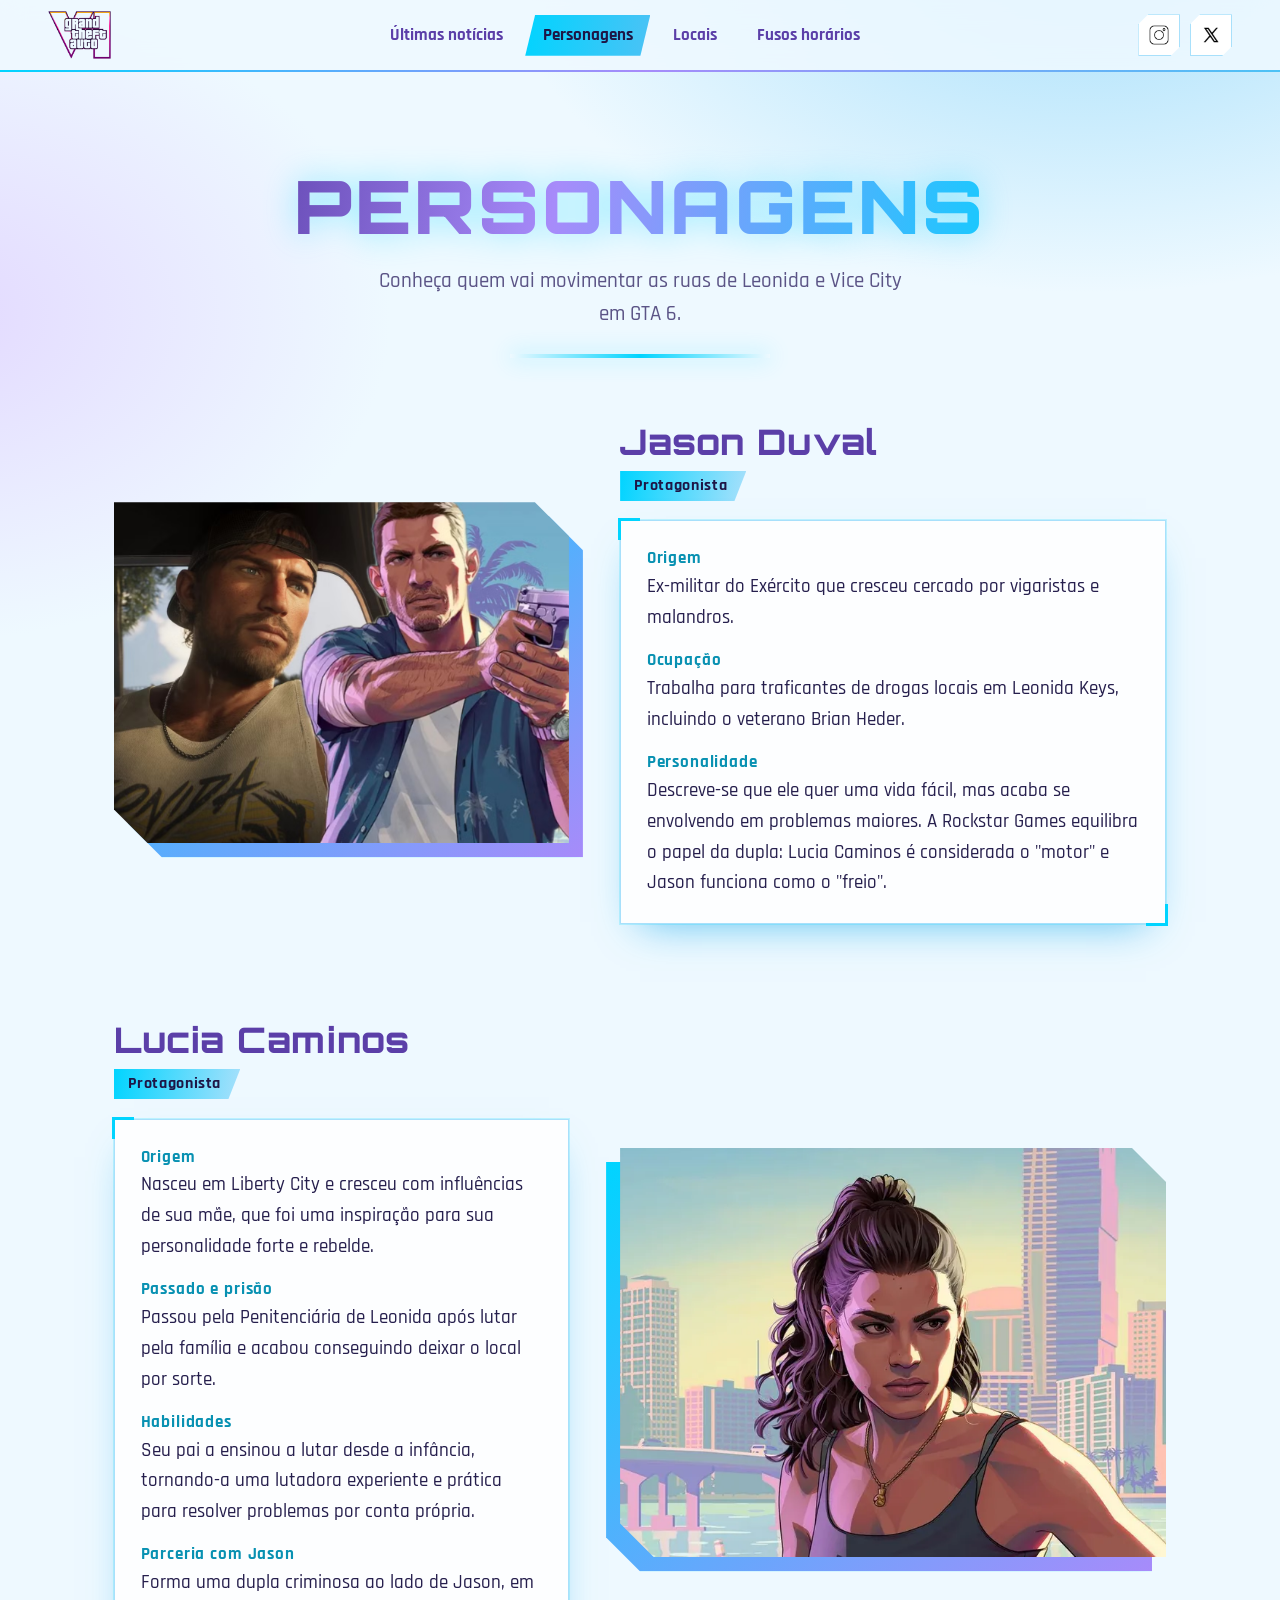
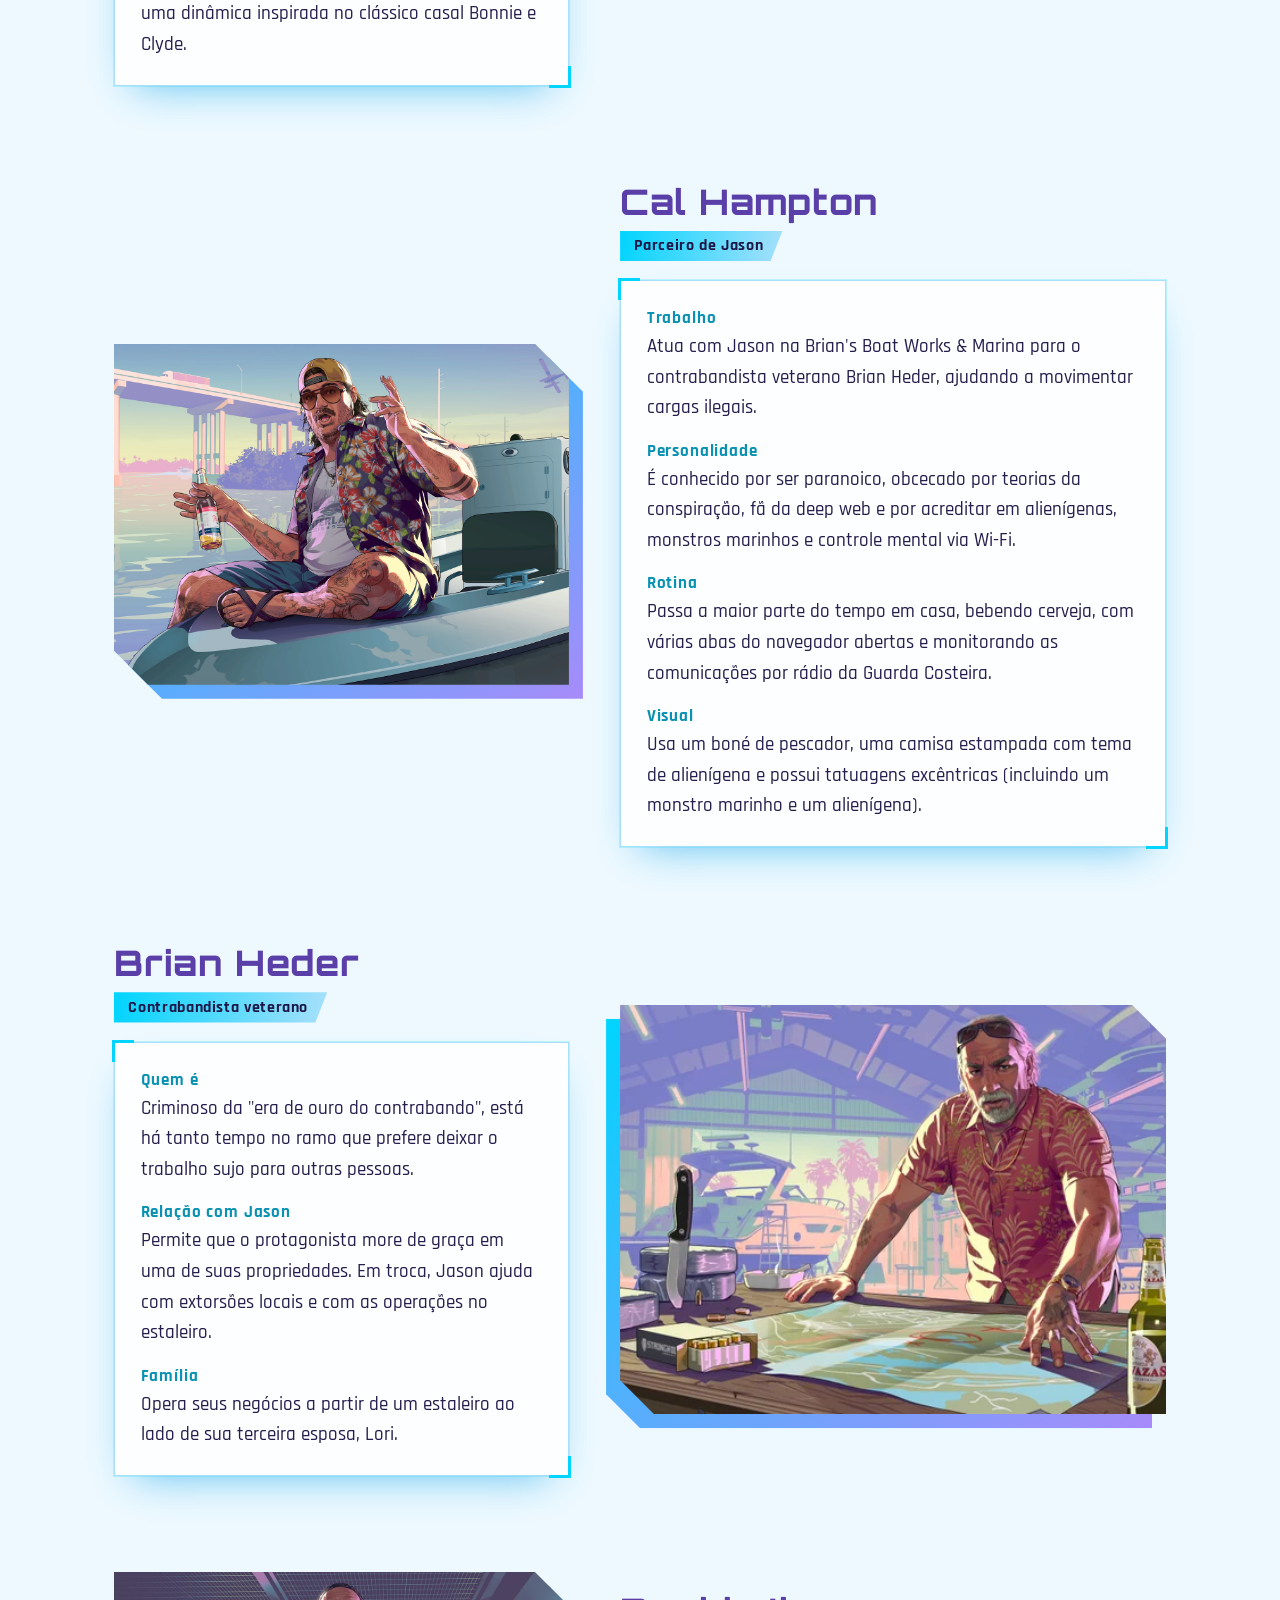
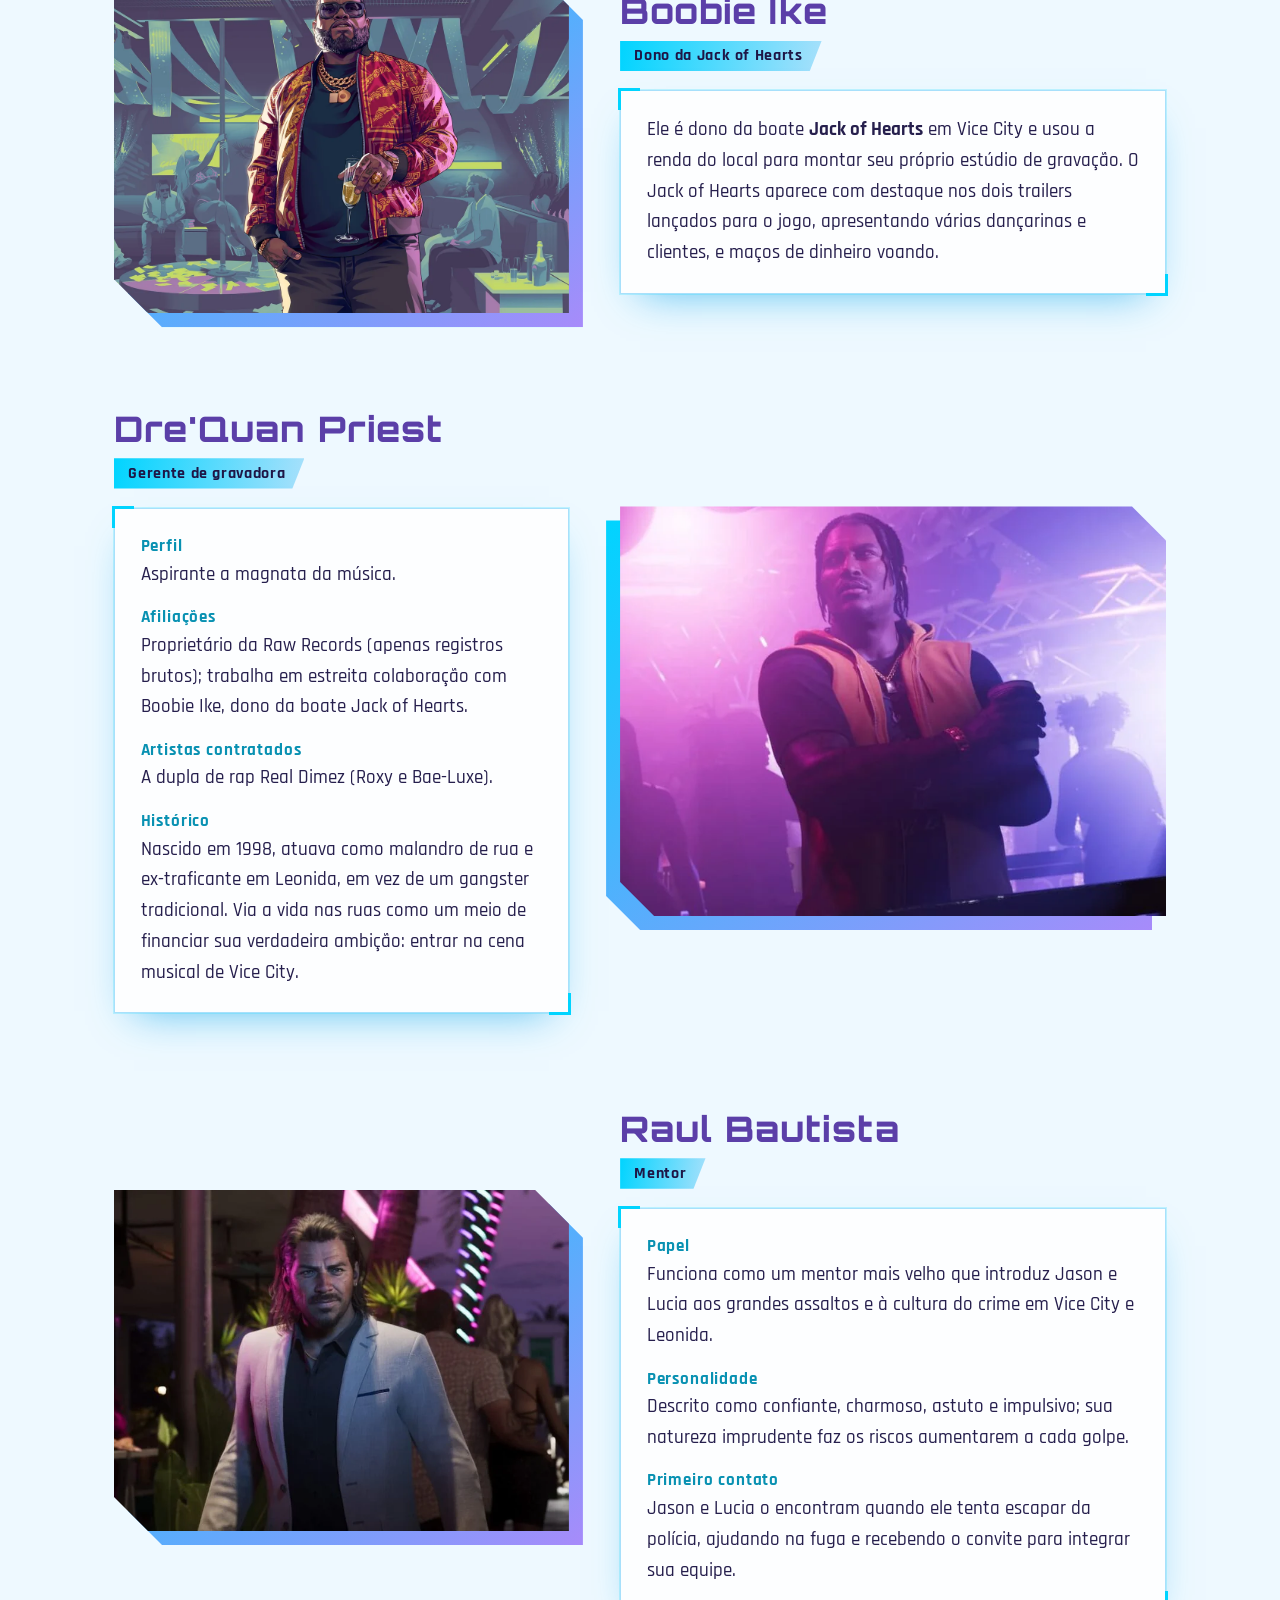
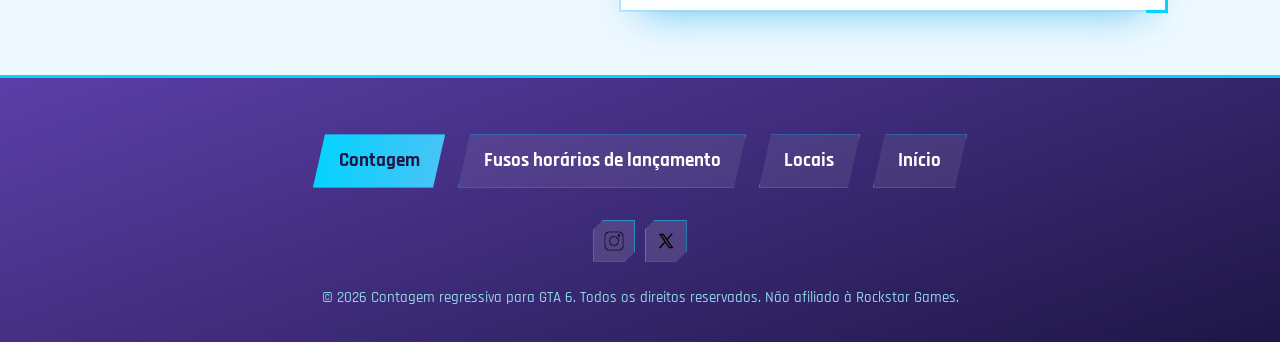
==== commit e334f4c9: "commit full" ====
--- a/personagens.html
+++ b/personagens.html
@@ -33,7 +33,7 @@
 
     <main>
         <section class="hero">
-            <h1>Personagens</h1>
+            <h1>PERSONAGENS</h1>
             <p>Conheça quem vai movimentar as ruas de Leonida e Vice City em GTA 6.</p>
         </section>
 
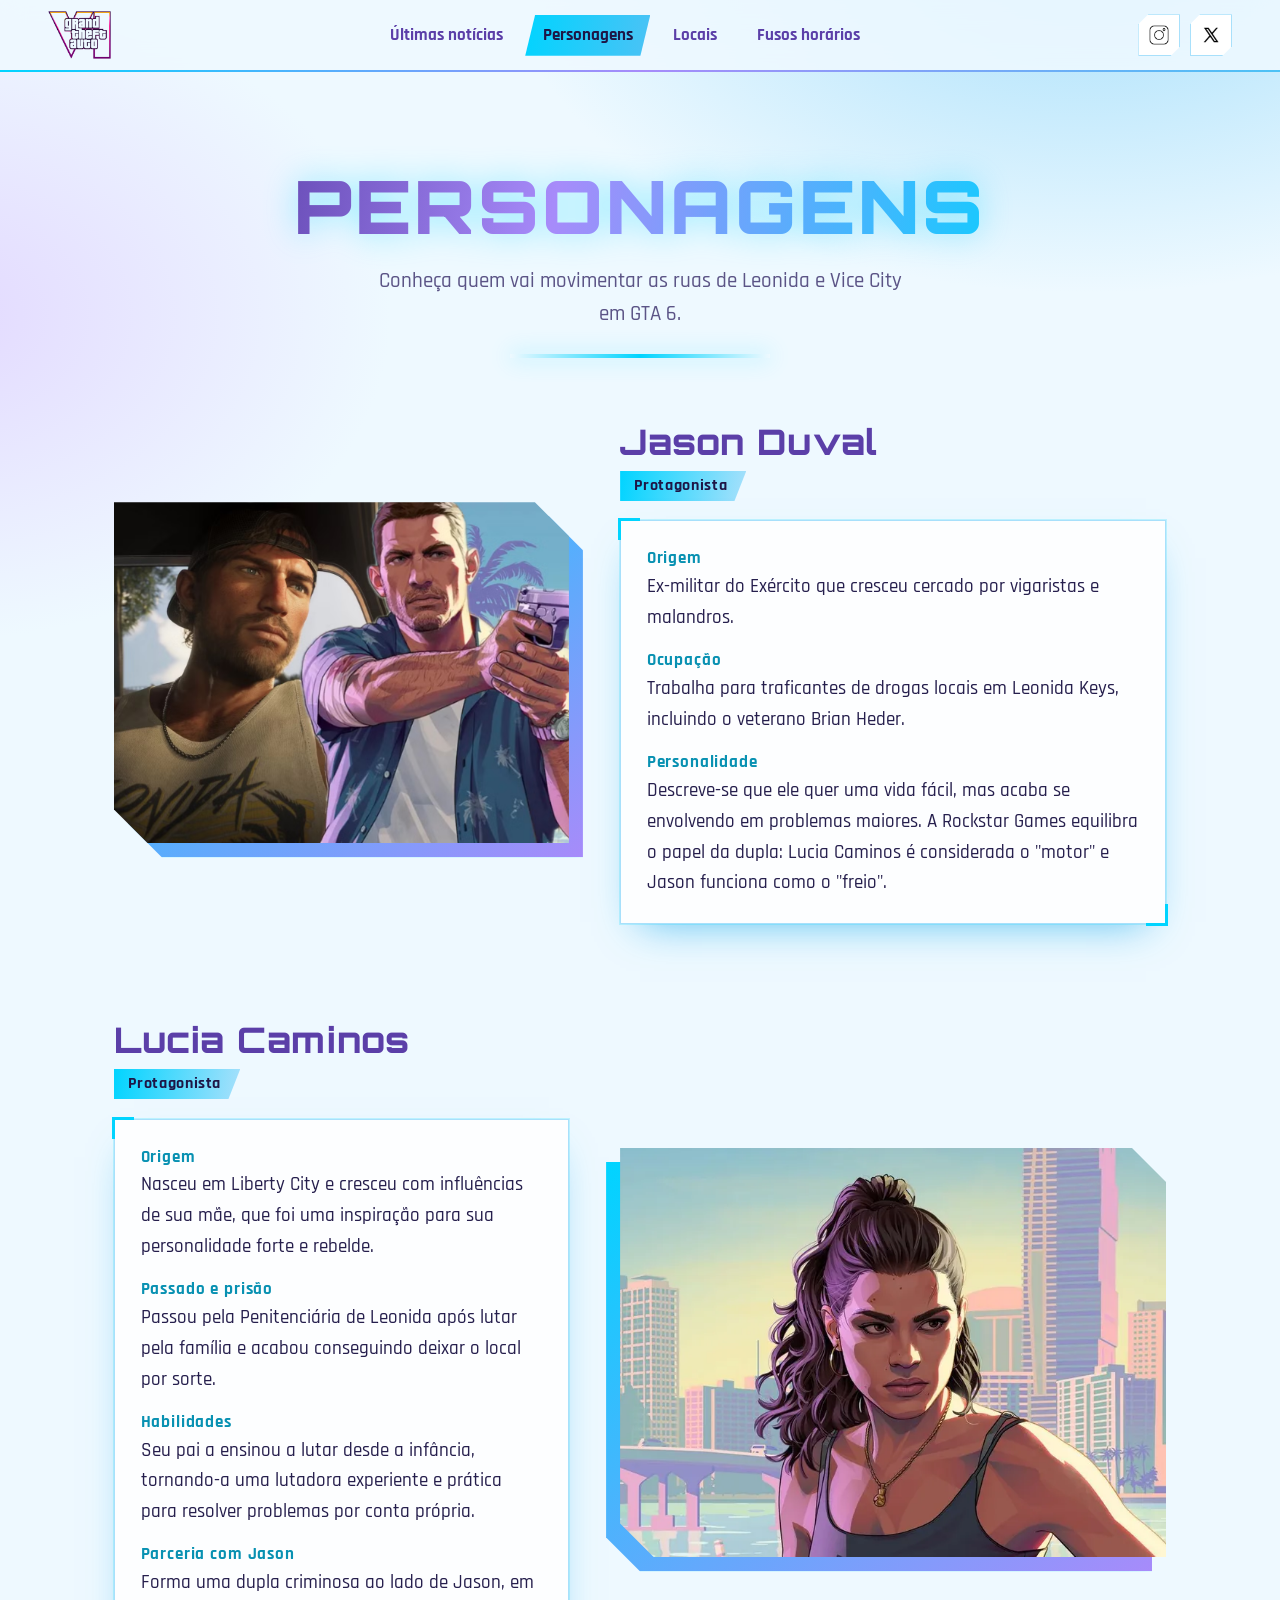
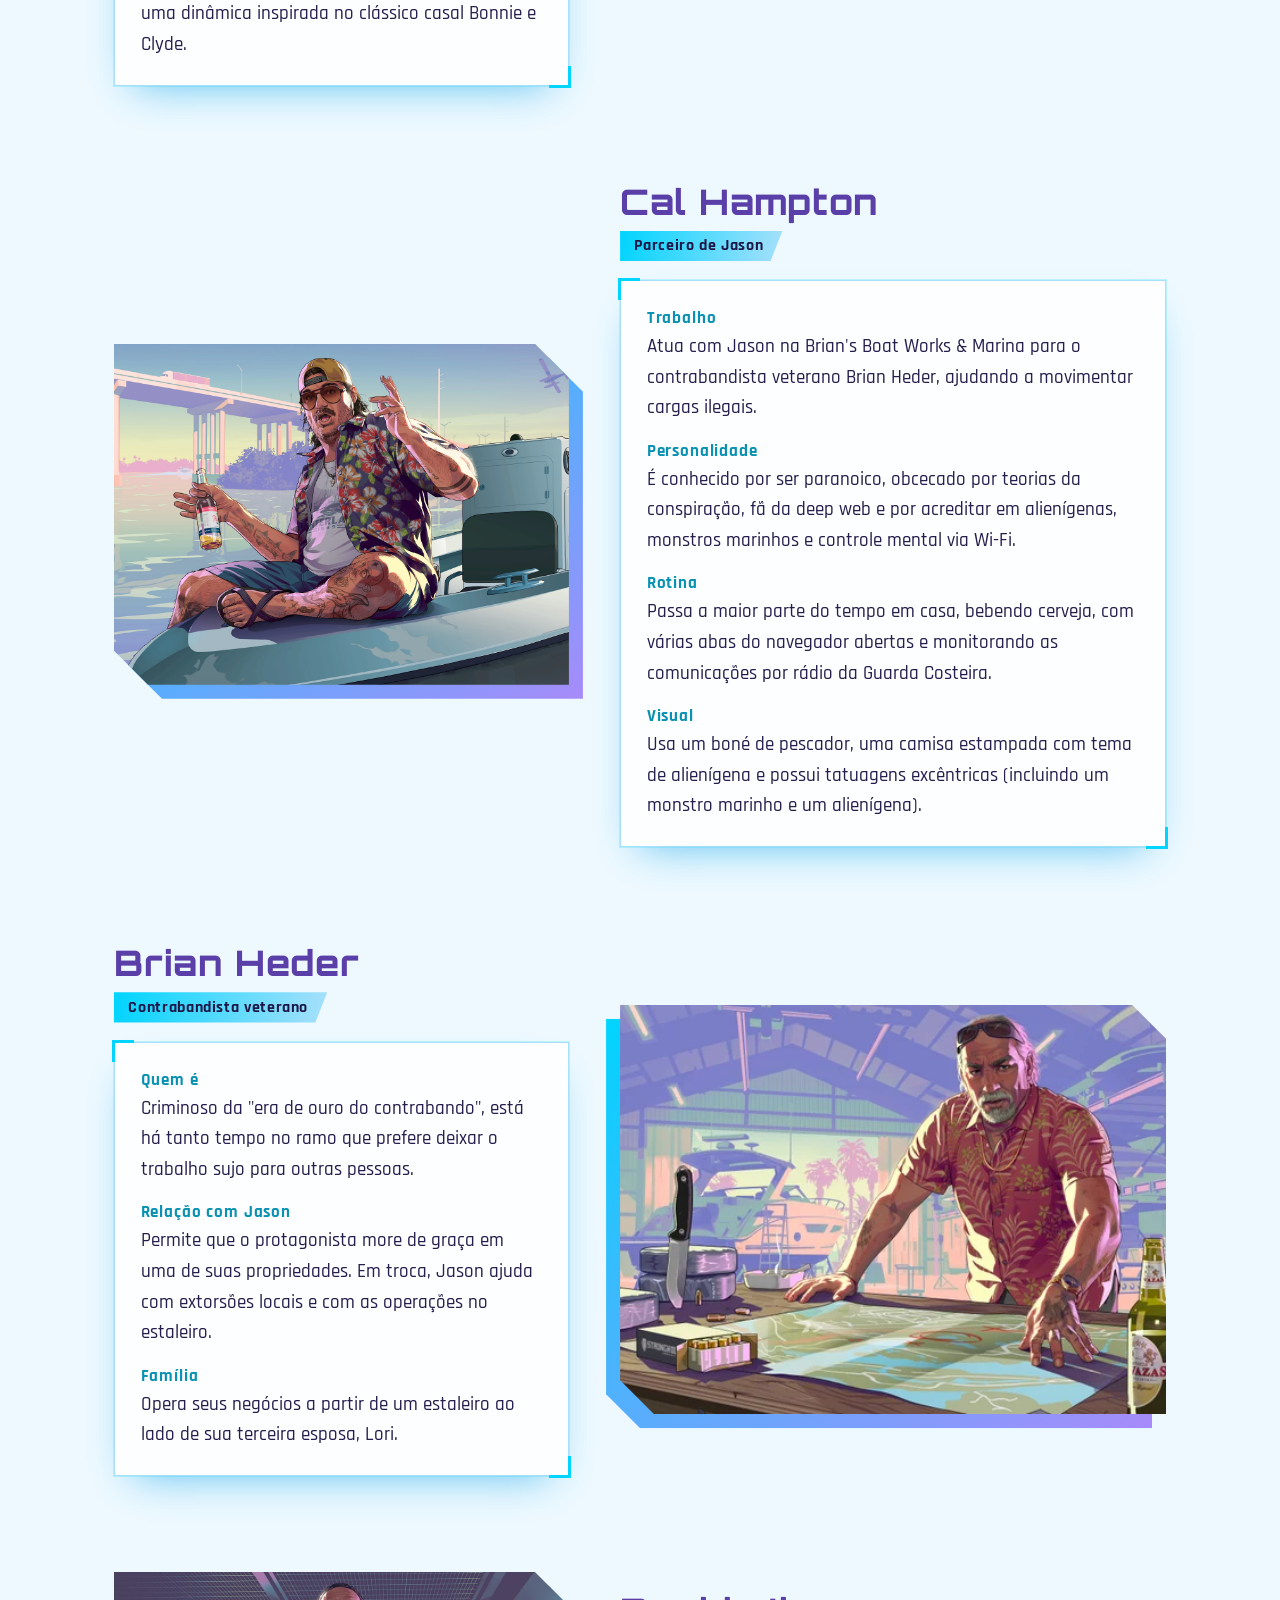
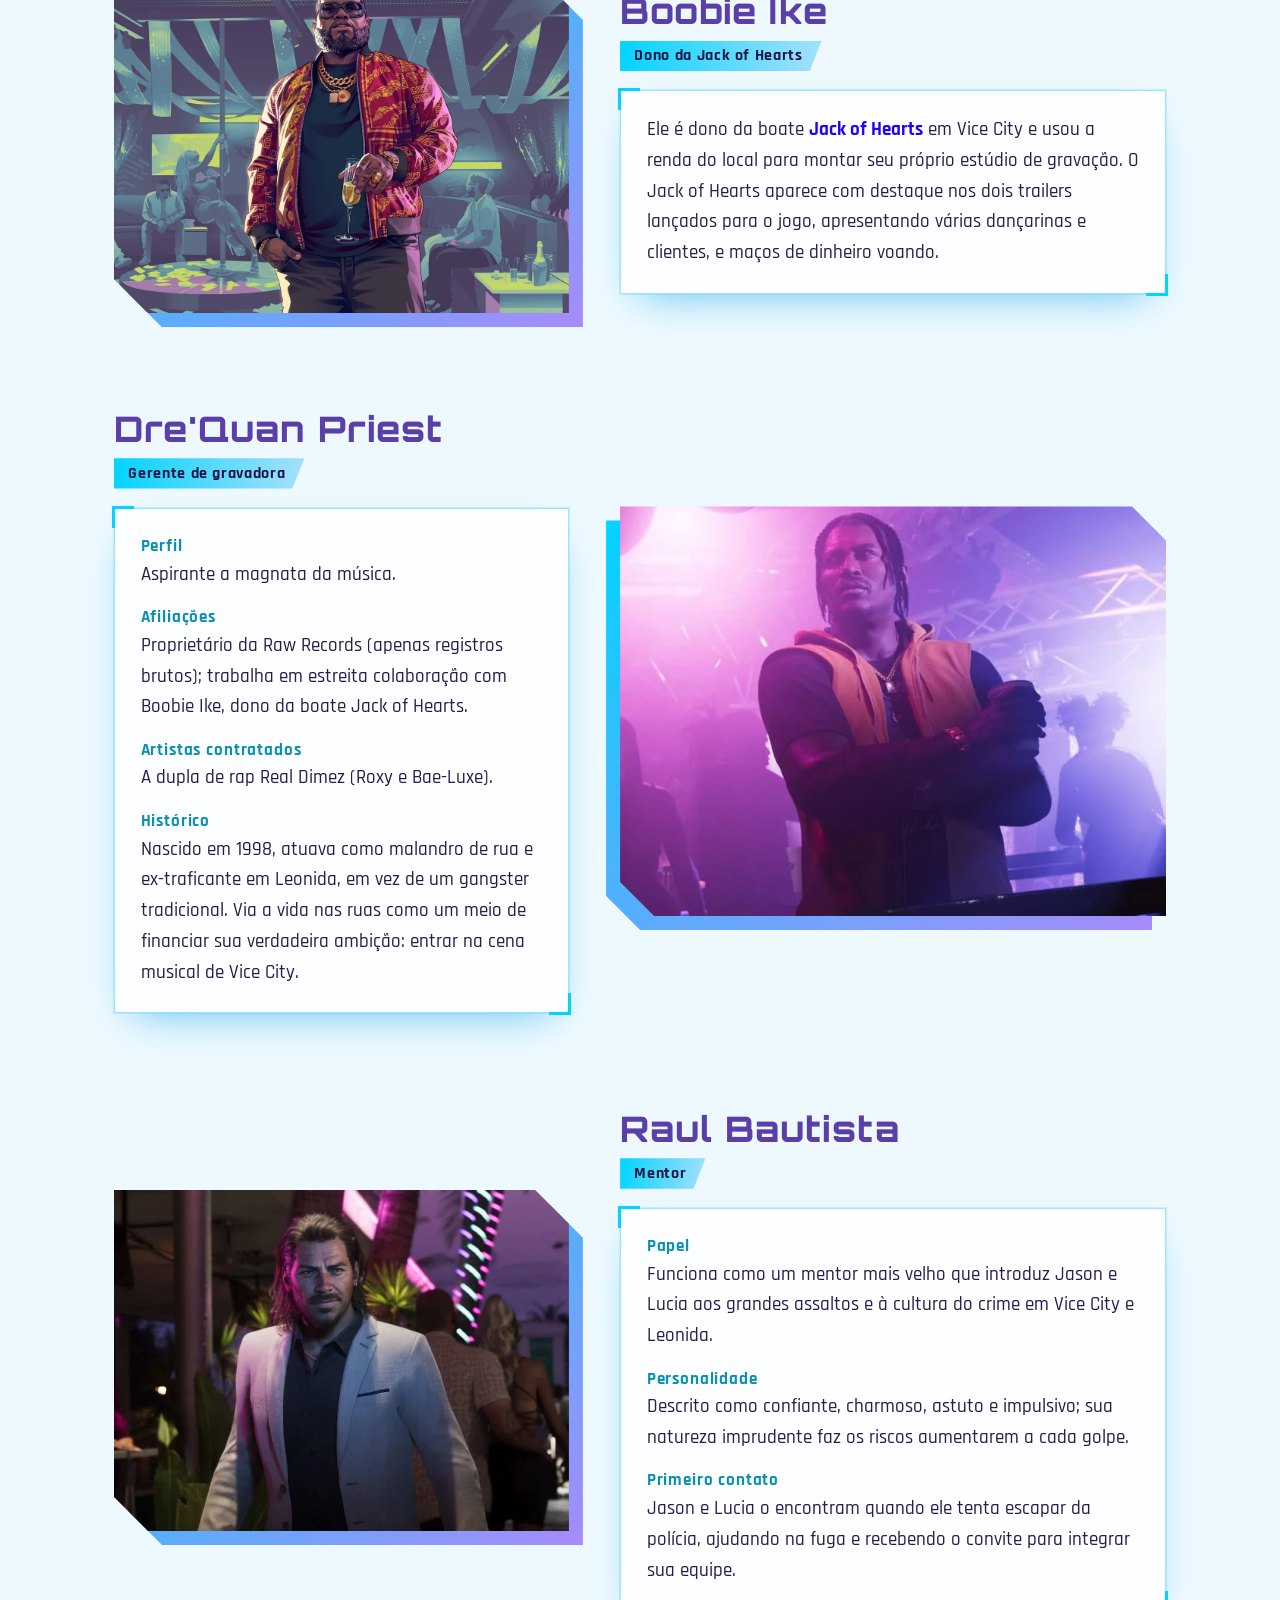
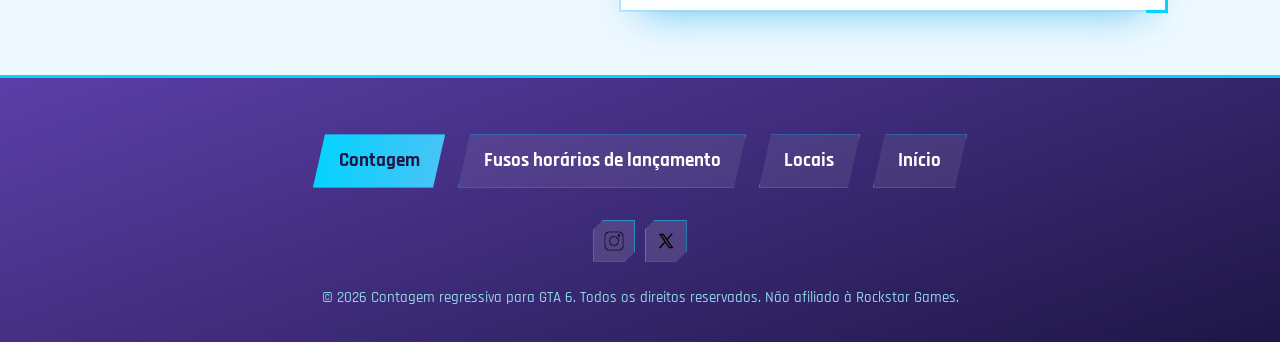
==== commit 5d9096ed: "commit full" ====
--- a/personagens.html
+++ b/personagens.html
@@ -9,7 +9,7 @@
     <link rel="preconnect" href="https://fonts.googleapis.com">
     <link rel="preconnect" href="https://fonts.gstatic.com" crossorigin>
     <link href="https://fonts.googleapis.com/css2?family=Orbitron:wght@700;800;900&family=Rajdhani:wght@500;600;700&display=swap" rel="stylesheet">
-    <link rel="stylesheet" href="/personagens.css">
+    <link rel="stylesheet" href="personagens.css">
 </head>
 
 <body>
--- a/personagens.css
+++ b/personagens.css
@@ -95,6 +95,8 @@
 .redes {
     display: flex;
     gap: .6rem;
+   
+    
 }
 
 .redes a {
@@ -240,6 +242,10 @@
     transition: box-shadow .25s;
 }
 
+strong {
+    color: #2200fe;
+}
+
 .ficha:hover {
     box-shadow: 0 0 0 1px var(--neon), var(--glow), 0 18px 40px -20px rgba(14, 165, 233, .7);
 }
